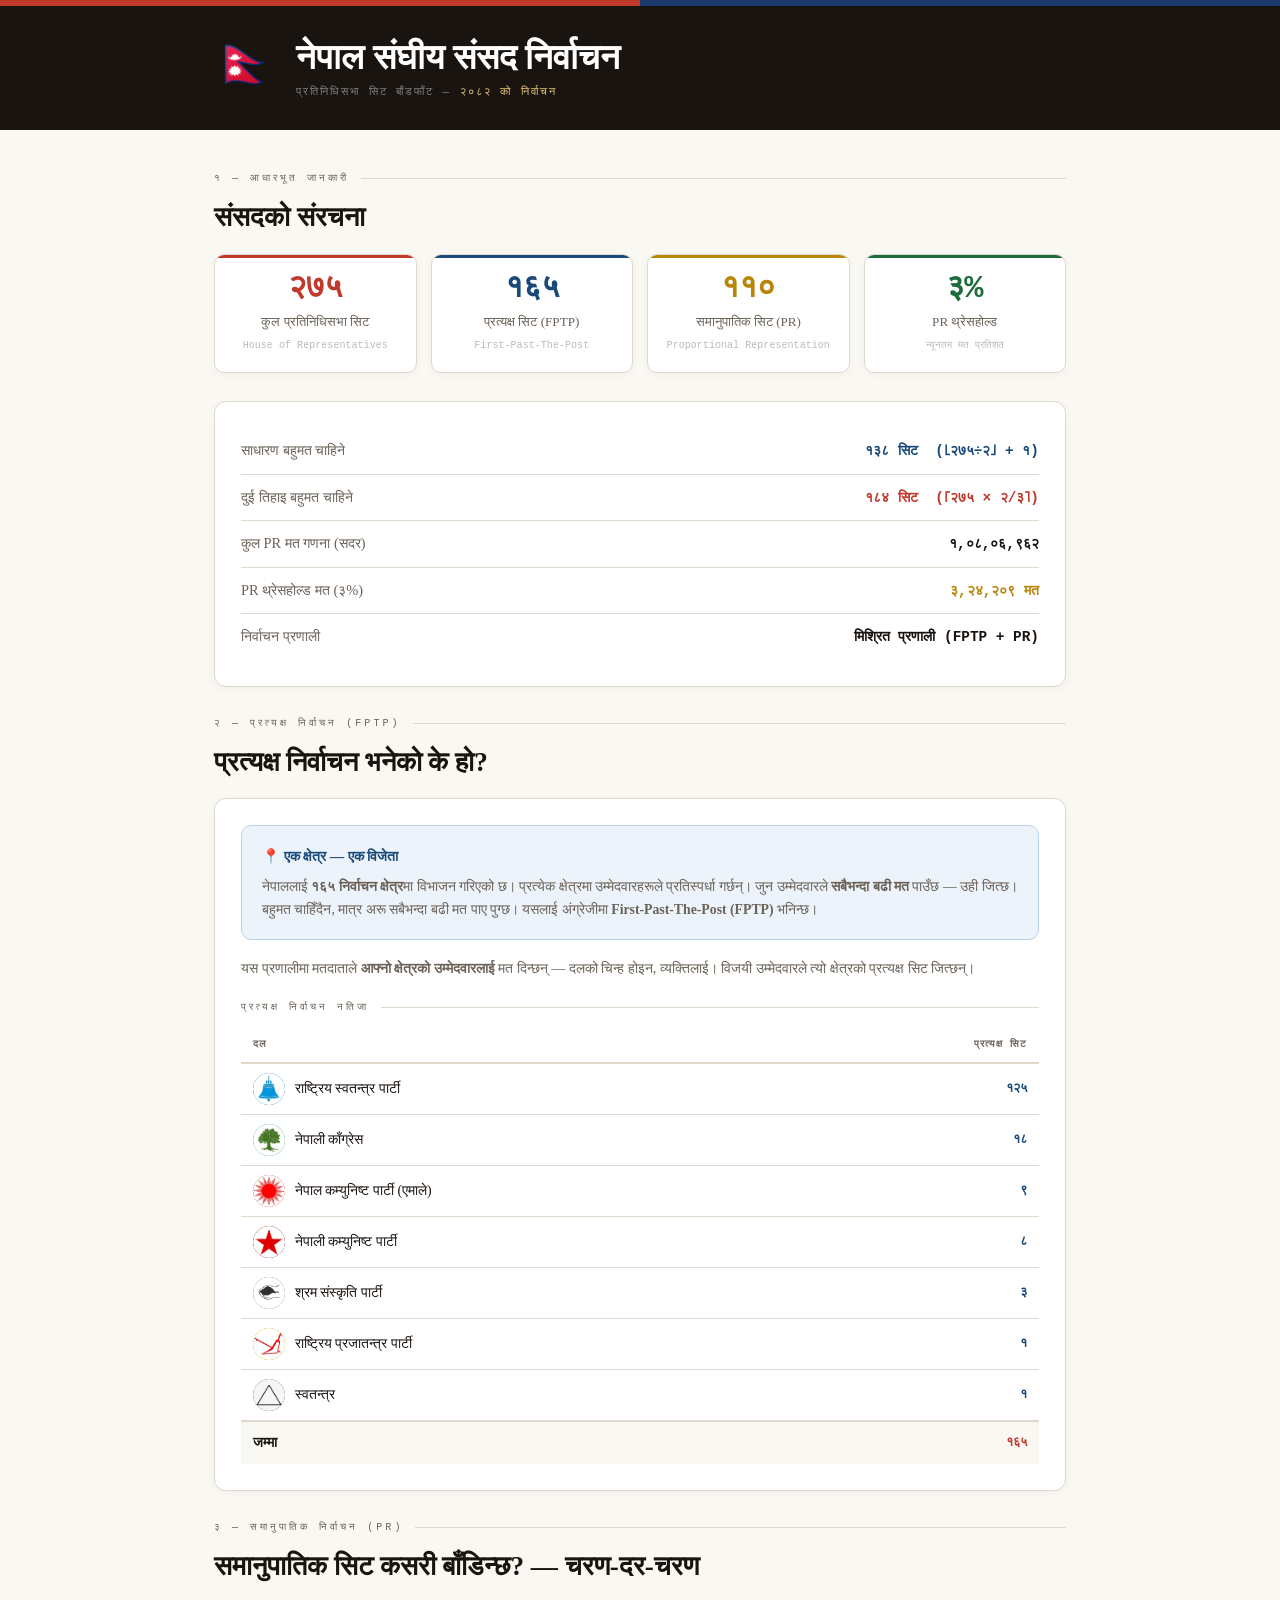
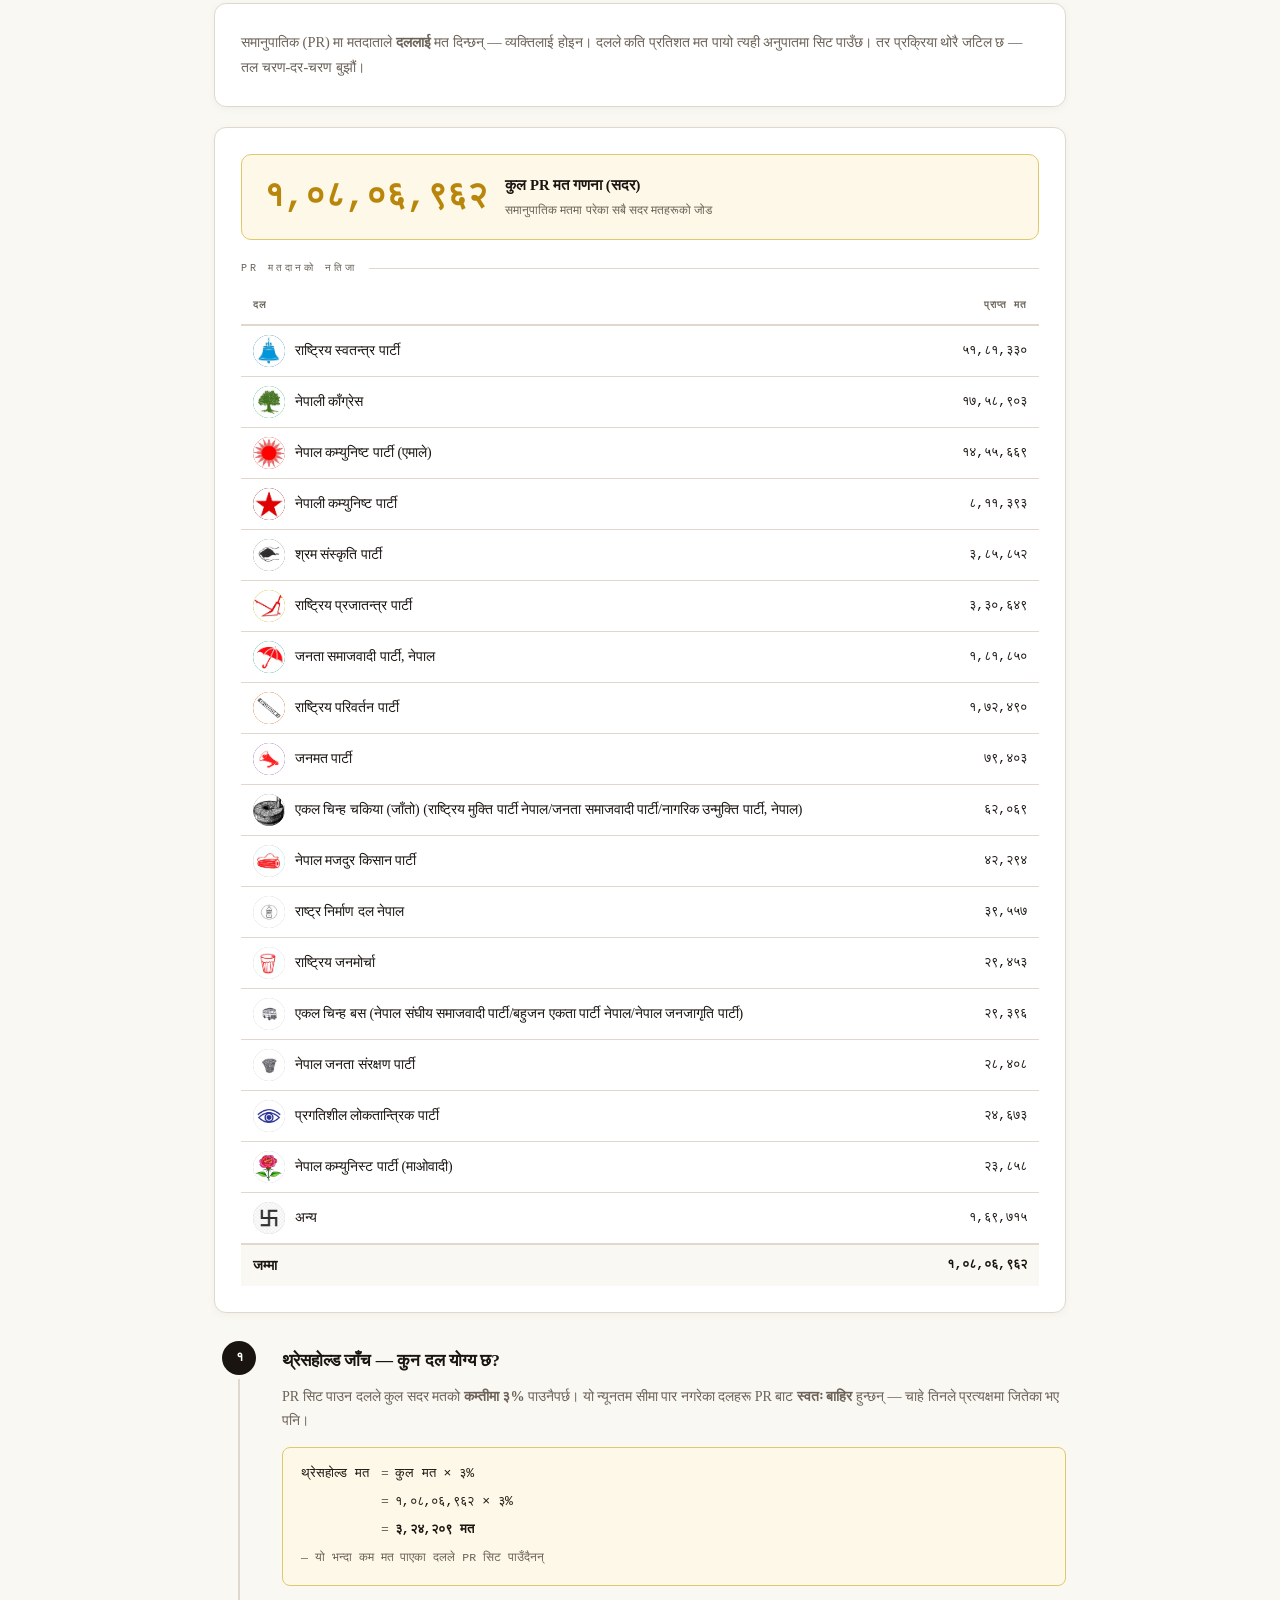
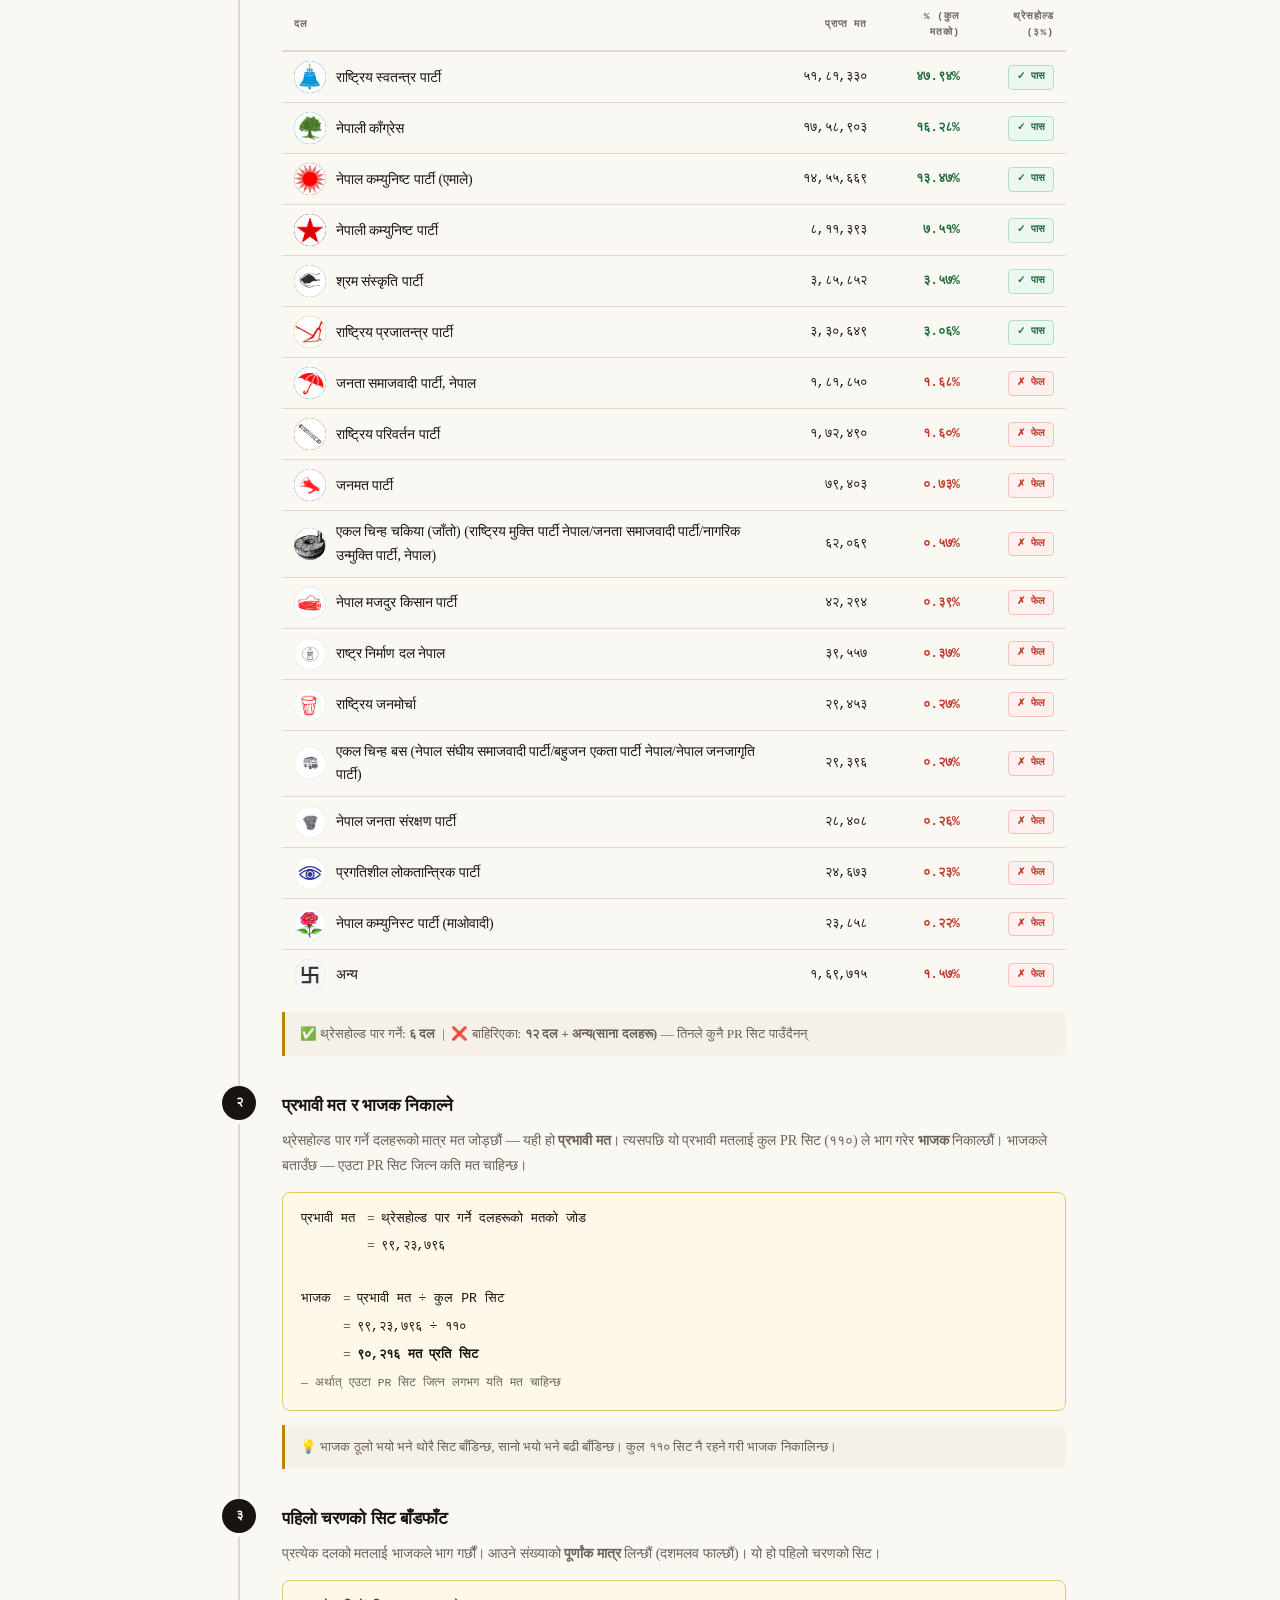
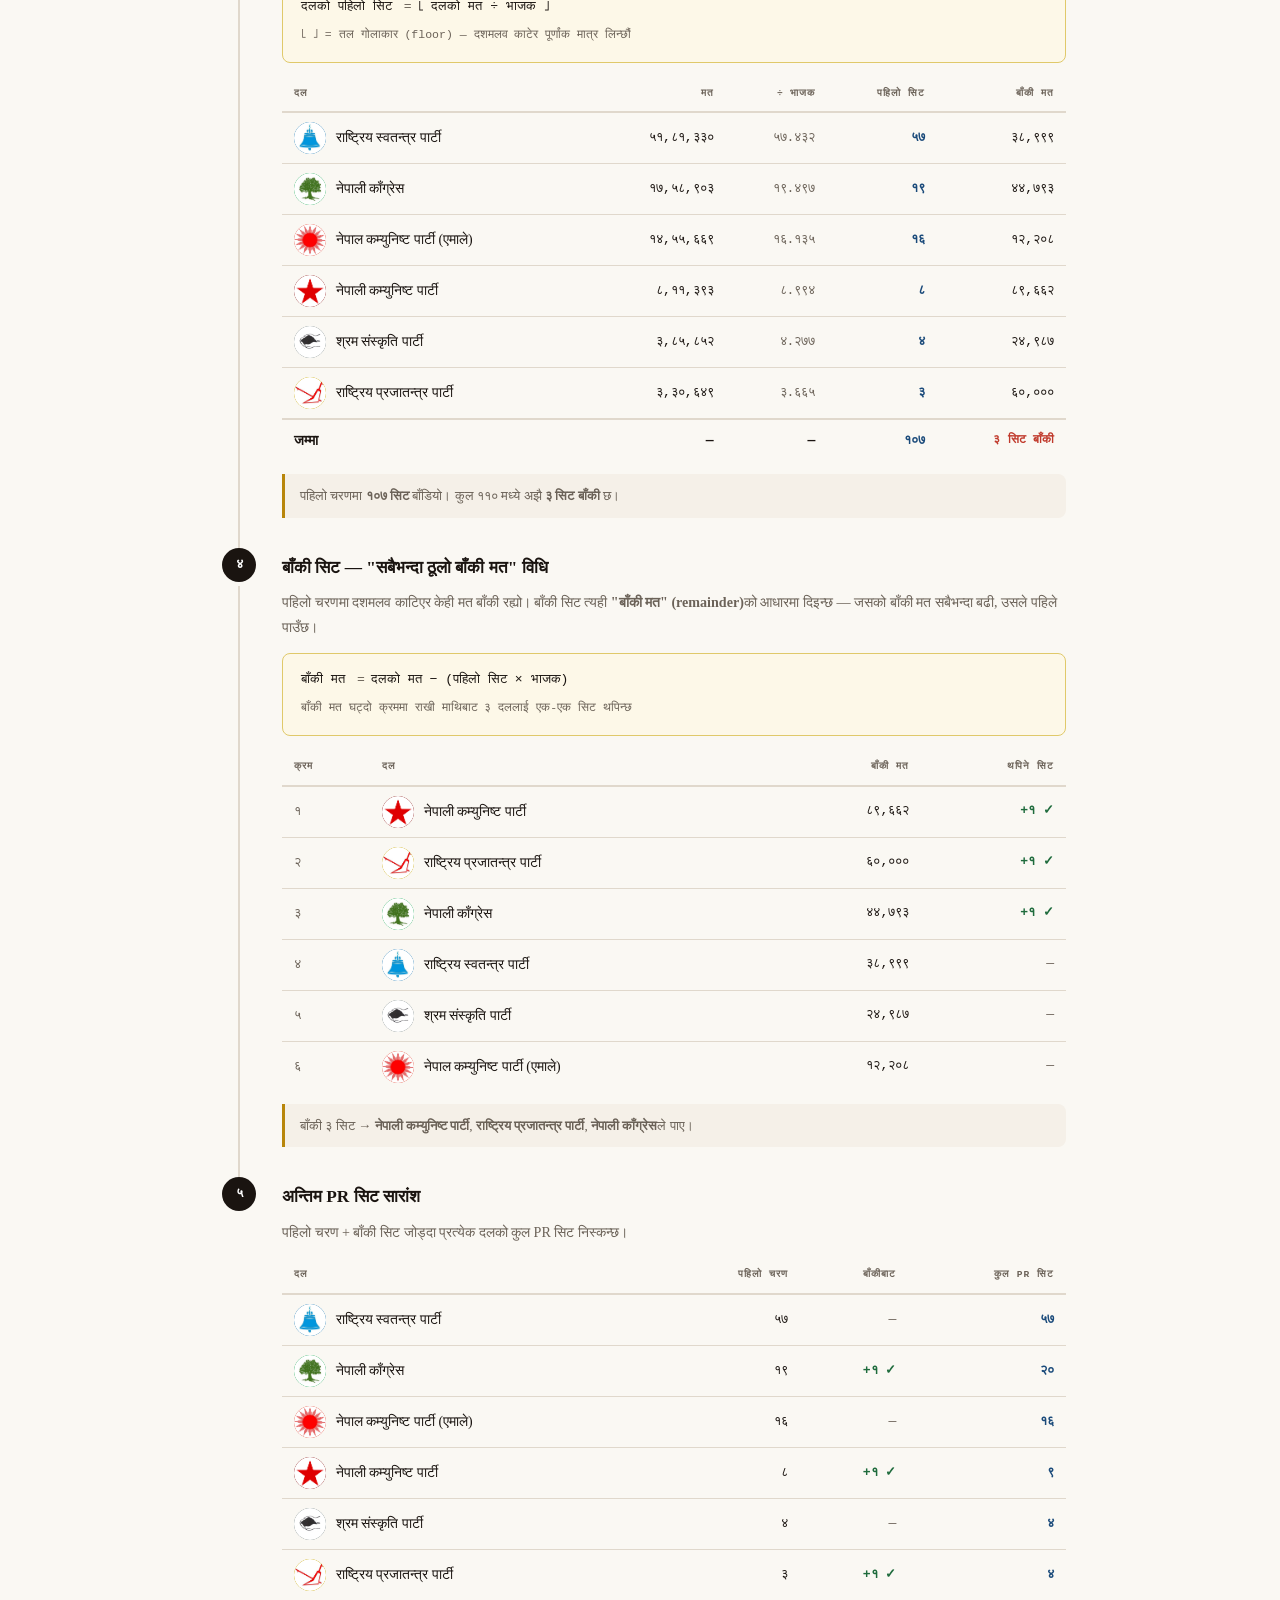
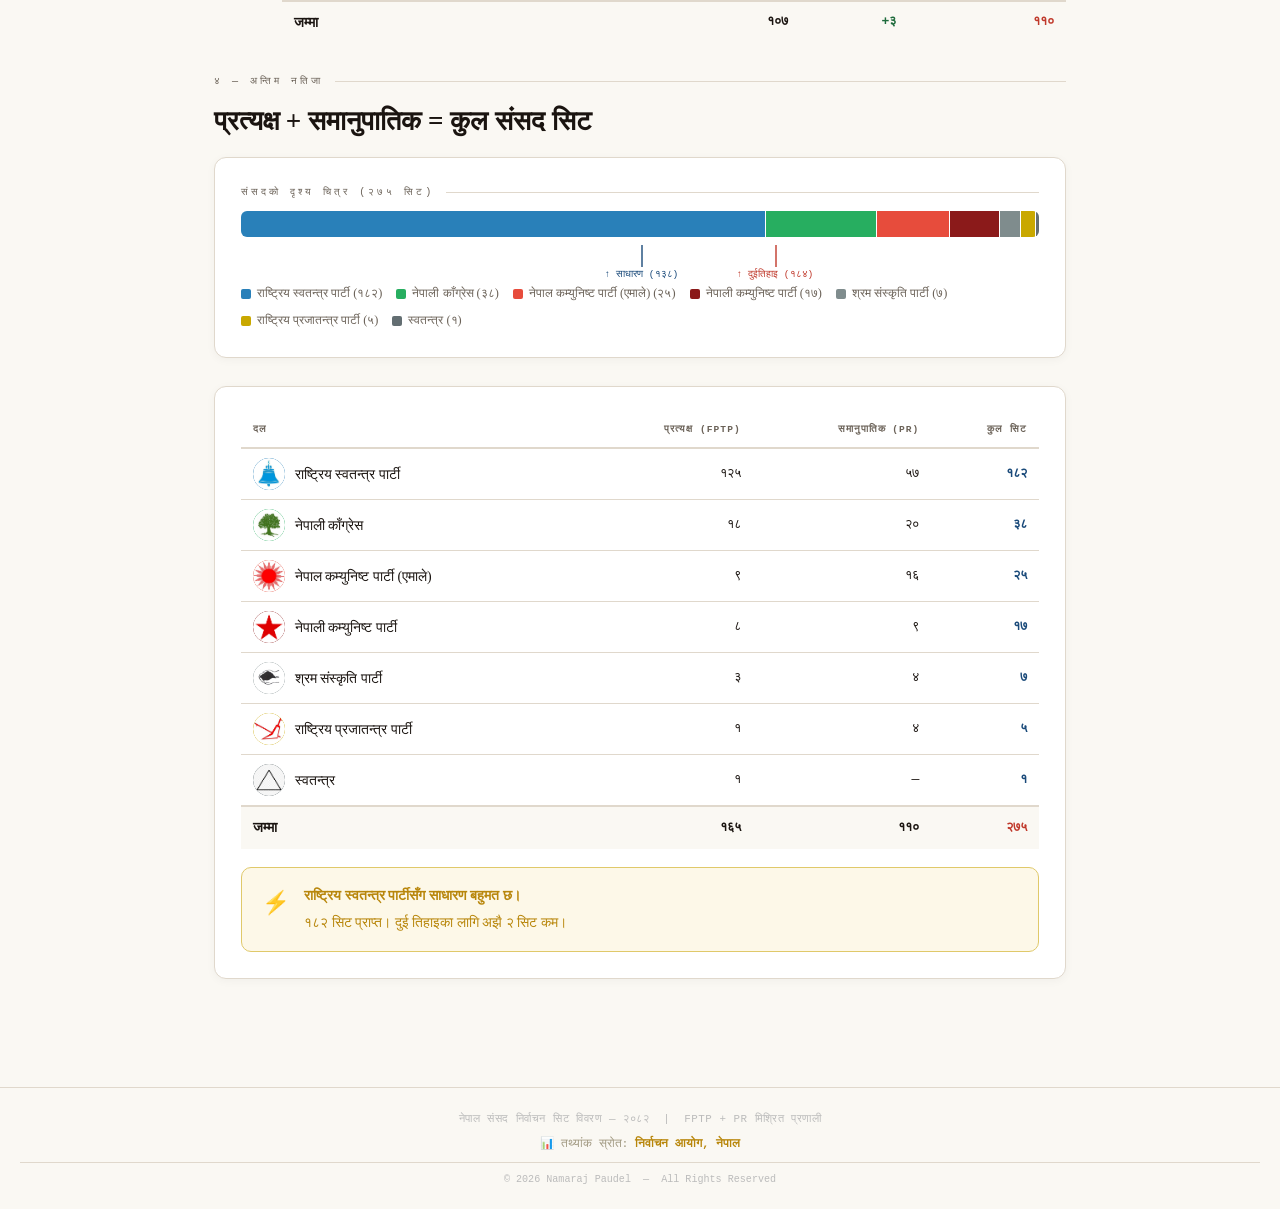
==== index.html @ f9217406 "Inital commit" ====
<!doctype html>
<html lang="ne">

<head>
  <meta charset="UTF-8" />
  <meta name="viewport" content="width=device-width, initial-scale=1.0" />
  <title>नेपाल संसद निर्वाचन — सिट विवरण</title>
  <style>
    :root {
      --bg: #faf8f3;
      --paper: #ffffff;
      --ink: #1a1410;
      --muted: #6b6258;
      --border: #e0d8cc;
      --red: #c0392b;
      --red-light: #fdf0ee;
      --blue: #1a4a7a;
      --blue-light: #edf3fa;
      --gold: #b8860b;
      --gold-light: #fdf8e8;
      --green: #1e6b3c;
      --green-light: #edf7f1;
    }

    * {
      margin: 0;
      padding: 0;
      box-sizing: border-box;
    }

    body {
      background: var(--bg);
      color: var(--ink);
      line-height: 1.7;
    }

    .header-stripe {
      height: 6px;
      background: linear-gradient(90deg, #c0392b 50%, #1a3a6b 50%);
    }

    header {
      background: var(--ink);
    }

    .header-inner {
      max-width: 900px;
      margin: 0 auto;
      padding: 32px 24px 28px;
      display: flex;
      align-items: flex-start;
      gap: 20px;
    }

    .flag-box {
      font-size: 50px;
      line-height: 1;
      flex-shrink: 0;
    }

    .header-text h1 {
      font-family: "Playfair Display", serif;
      font-size: clamp(1.5rem, 4vw, 2.2rem);
      font-weight: 900;
      color: #fff;
      line-height: 1.15;
      margin-bottom: 5px;
    }

    .header-text .sub {
      font-family: "IBM Plex Mono", monospace;
      font-size: 0.68rem;
      color: rgba(255, 255, 255, 0.45);
      letter-spacing: 2px;
      text-transform: uppercase;
    }

    .header-text .sub span {
      color: #e8c97a;
    }

    .container {
      max-width: 900px;
      margin: 0 auto;
      padding: 40px 24px 80px;
    }

    .section-label {
      font-family: "IBM Plex Mono", monospace;
      font-size: 0.63rem;
      letter-spacing: 3px;
      text-transform: uppercase;
      color: var(--muted);
      margin-bottom: 14px;
      display: flex;
      align-items: center;
      gap: 12px;
    }

    .section-label::after {
      content: "";
      flex: 1;
      height: 1px;
      background: var(--border);
    }

    .section-title {
      font-family: "Playfair Display", serif;
      font-size: clamp(1.25rem, 3vw, 1.7rem);
      font-weight: 700;
      color: var(--ink);
      margin-bottom: 20px;
      line-height: 1.2;
    }

    .block {
      background: var(--paper);
      border: 1px solid var(--border);
      border-radius: 12px;
      padding: 26px;
      margin-bottom: 28px;
      box-shadow: 0 2px 10px rgba(0, 0, 0, 0.04);
    }

    .stat-grid {
      display: grid;
      grid-template-columns: repeat(auto-fit, minmax(155px, 1fr));
      gap: 14px;
      margin-bottom: 28px;
    }

    .stat-card {
      background: var(--paper);
      border: 1px solid var(--border);
      border-radius: 10px;
      padding: 18px 16px;
      text-align: center;
      box-shadow: 0 2px 8px rgba(0, 0, 0, 0.04);
      position: relative;
      overflow: hidden;
    }

    .stat-card::before {
      content: "";
      position: absolute;
      top: 0;
      left: 0;
      right: 0;
      height: 3px;
    }

    .stat-card.red::before {
      background: var(--red);
    }

    .stat-card.blue::before {
      background: var(--blue);
    }

    .stat-card.gold::before {
      background: var(--gold);
    }

    .stat-card.green::before {
      background: var(--green);
    }

    .stat-num {
      font-family: "IBM Plex Mono", monospace;
      font-size: 2rem;
      font-weight: 600;
      line-height: 1;
      margin-bottom: 6px;
    }

    .stat-card.red .stat-num {
      color: var(--red);
    }

    .stat-card.blue .stat-num {
      color: var(--blue);
    }

    .stat-card.gold .stat-num {
      color: var(--gold);
    }

    .stat-card.green .stat-num {
      color: var(--green);
    }

    .stat-label {
      font-size: 0.82rem;
      color: var(--muted);
      font-weight: 500;
    }

    .stat-sub {
      font-family: "IBM Plex Mono", monospace;
      font-size: 0.63rem;
      color: #bbb;
      margin-top: 4px;
    }

    .info-row {
      display: flex;
      justify-content: space-between;
      align-items: baseline;
      padding: 10px 0;
      border-bottom: 1px solid var(--border);
      font-size: 0.9rem;
      gap: 12px;
    }

    .info-row:last-child {
      border-bottom: none;
    }

    .info-row .key {
      color: var(--muted);
    }

    .info-row .val {
      font-family: "IBM Plex Mono", monospace;
      font-weight: 600;
      color: var(--ink);
      text-align: right;
    }

    .info-row .val.red {
      color: var(--red);
    }

    .info-row .val.blue {
      color: var(--blue);
    }

    .info-row .val.gold {
      color: var(--gold);
    }

    .highlight-card {
      background: var(--gold-light);
      border: 1px solid #e0c96a;
      border-radius: 10px;
      padding: 18px 22px;
      margin-bottom: 20px;
      display: flex;
      align-items: center;
      gap: 18px;
    }

    .highlight-card .hc-num {
      font-family: "IBM Plex Mono", monospace;
      font-size: 2.2rem;
      font-weight: 600;
      color: var(--gold);
      flex-shrink: 0;
      line-height: 1;
    }

    .highlight-card .hc-label {
      font-size: 0.92rem;
      color: var(--ink);
      font-weight: 600;
    }

    .highlight-card .hc-sub {
      font-size: 0.78rem;
      color: var(--muted);
      margin-top: 2px;
    }

    .data-table {
      width: 100%;
      border-collapse: collapse;
      font-size: 0.87rem;
    }

    .data-table th {
      font-family: "IBM Plex Mono", monospace;
      font-size: 0.6rem;
      letter-spacing: 1px;
      text-transform: uppercase;
      color: var(--muted);
      text-align: left;
      padding: 9px 12px;
      border-bottom: 2px solid var(--border);
    }

    .data-table th.r {
      text-align: right;
    }

    .data-table td {
      padding: 9px 12px;
      border-bottom: 1px solid var(--border);
      vertical-align: middle;
    }

    .data-table td.r {
      text-align: right;
      font-family: "IBM Plex Mono", monospace;
      font-size: 0.82rem;
    }

    .data-table tr:last-child td {
      border-bottom: none;
    }

    .data-table tr.total-row td {
      background: #faf8f3;
      font-weight: 700;
      border-top: 2px solid var(--border);
      border-bottom: none;
    }

    .data-table tr:not(.total-row):hover td {
      background: #faf8f3;
    }

    /* Party badge — supports both image and text symbol */
    .symbol-badge {
      display: inline-flex;
      align-items: center;
      justify-content: center;
      width: 32px;
      height: 32px;
      border-radius: 50%;
      font-size: 0.65rem;
      font-weight: 700;
      color: #fff;
      margin-right: 10px;
      flex-shrink: 0;
      font-family: "IBM Plex Mono", monospace;
      overflow: hidden;
    }

    .symbol-badge img {
      width: 100%;
      height: 100%;
      object-fit: cover;
      border-radius: 50%;
      display: block;
    }

    .party-cell {
      display: flex;
      align-items: center;
    }

    .pass-badge {
      display: inline-block;
      font-family: "IBM Plex Mono", monospace;
      font-size: 0.62rem;
      padding: 3px 8px;
      border-radius: 4px;
      font-weight: 600;
    }

    .pass-badge.yes {
      background: var(--green-light);
      color: var(--green);
      border: 1px solid #b2dfc4;
    }

    .pass-badge.no {
      background: var(--red-light);
      color: var(--red);
      border: 1px solid #f5c1bb;
    }

    .c-green {
      color: var(--green);
      font-weight: 700;
    }

    .c-red {
      color: var(--red);
      font-weight: 700;
    }

    .c-blue {
      color: var(--blue);
      font-weight: 700;
    }

    .c-gold {
      color: var(--gold);
      font-weight: 700;
    }

    .c-muted {
      color: var(--muted);
    }

    .steps-wrap {
      display: flex;
      flex-direction: column;
    }

    .step {
      display: flex;
    }

    .step-left {
      display: flex;
      flex-direction: column;
      align-items: center;
      width: 50px;
      flex-shrink: 0;
    }

    .step-num {
      width: 34px;
      height: 34px;
      border-radius: 50%;
      background: var(--ink);
      color: #fff;
      font-family: "IBM Plex Mono", monospace;
      font-size: 0.82rem;
      font-weight: 600;
      display: flex;
      align-items: center;
      justify-content: center;
      z-index: 1;
    }

    .step-line {
      width: 2px;
      flex: 1;
      background: var(--border);
      margin-top: 4px;
      min-height: 16px;
    }

    .step:last-child .step-line {
      display: none;
    }

    .step-body {
      padding: 0 0 30px 18px;
      flex: 1;
    }

    .step-title {
      font-family: "Playfair Display", serif;
      font-size: 1.08rem;
      font-weight: 700;
      color: var(--ink);
      margin-bottom: 8px;
      margin-top: 5px;
    }

    .step-desc {
      font-size: 0.88rem;
      color: var(--muted);
      margin-bottom: 14px;
      line-height: 1.75;
    }

    .formula-box {
      background: var(--gold-light);
      border: 1px solid #e0c96a;
      border-radius: 8px;
      padding: 14px 18px;
      font-family: "IBM Plex Mono", monospace;
      font-size: 0.82rem;
      color: var(--ink);
      margin-bottom: 14px;
      line-height: 1.9;
    }

    .formula-box .comment {
      color: var(--muted);
      font-size: 0.72rem;
    }

    .note-box {
      background: #f5f0e8;
      border-left: 3px solid var(--gold);
      border-radius: 0 8px 8px 0;
      padding: 11px 15px;
      font-size: 0.83rem;
      color: var(--muted);
      margin-top: 12px;
      line-height: 1.65;
    }

    .parl-bar {
      height: 26px;
      border-radius: 6px;
      overflow: hidden;
      display: flex;
      gap: 1px;
      margin-bottom: 8px;
    }

    .bar-seg {
      height: 100%;
    }

    .majority-lines {
      position: relative;
      height: 32px;
      margin-bottom: 6px;
    }

    .maj-line {
      position: absolute;
      top: 0;
      width: 2px;
      height: 22px;
      opacity: 0.7;
    }

    .maj-line-label {
      position: absolute;
      top: 22px;
      font-size: 0.6rem;
      font-family: "IBM Plex Mono", monospace;
      transform: translateX(-50%);
      white-space: nowrap;
    }

    .parl-legend {
      display: flex;
      flex-wrap: wrap;
      gap: 6px 14px;
      font-size: 0.77rem;
      color: var(--muted);
      margin-top: 6px;
    }

    .legend-item {
      display: flex;
      align-items: center;
      gap: 6px;
    }

    .legend-dot {
      width: 10px;
      height: 10px;
      border-radius: 2px;
      flex-shrink: 0;
    }

    .majority-box {
      border-radius: 10px;
      padding: 16px 20px;
      margin-top: 18px;
      display: flex;
      align-items: flex-start;
      gap: 14px;
      font-size: 0.88rem;
    }

    .majority-box.ok {
      background: var(--green-light);
      border: 1px solid #b2dfc4;
      color: var(--green);
    }

    .majority-box.warn {
      background: var(--gold-light);
      border: 1px solid #e0c96a;
      color: var(--gold);
    }

    .majority-box.none {
      background: var(--red-light);
      border: 1px solid #f5c1bb;
      color: var(--red);
    }

    .majority-box .mj-icon {
      font-size: 1.4rem;
      flex-shrink: 0;
    }

    .majority-box .mj-text strong {
      display: block;
      font-weight: 700;
      margin-bottom: 3px;
      color: inherit;
    }

    .fptp-explainer {
      background: var(--blue-light);
      border: 1px solid #b8d0ea;
      border-radius: 10px;
      padding: 18px 20px;
      margin-bottom: 16px;
    }

    .fptp-explainer h4 {
      font-size: 0.9rem;
      font-weight: 700;
      color: var(--blue);
      margin-bottom: 7px;
    }

    .fptp-explainer p {
      font-size: 0.86rem;
      color: var(--muted);
      line-height: 1.65;
    }

    /* ─── RESPONSIVE ────────────────────────────────────────── */
    .table-wrap {
      width: 100%;
      overflow-x: auto;
      -webkit-overflow-scrolling: touch;
    }

    .table-wrap .data-table {
      min-width: 300px;
    }

    .table-wrap.wide .data-table {
      min-width: 480px;
    }

    /* Formula aligned with CSS — no &nbsp; */
    .f-tbl {
      display: table;
    }

    .f-row {
      display: table-row;
    }

    .f-lhs {
      display: table-cell;
      white-space: nowrap;
      padding-right: 6px;
      padding-bottom: 3px;
    }

    .f-op {
      display: table-cell;
      white-space: nowrap;
      padding: 0 6px 3px;
      color: var(--muted);
    }

    .f-rhs {
      display: table-cell;
      padding-bottom: 3px;
      word-break: break-word;
    }

    @media (max-width: 640px) {
      .container {
        padding: 20px 12px 60px;
      }

      .header-inner {
        flex-direction: column;
        gap: 10px;
        padding: 20px 14px 16px;
      }

      .flag-box {
        font-size: 36px;
      }

      .header-text h1 {
        font-size: 1.2rem;
      }

      .header-text .sub {
        font-size: 0.58rem;
        letter-spacing: 1.5px;
      }

      .stat-grid {
        grid-template-columns: 1fr 1fr;
        gap: 10px;
      }

      .stat-num {
        font-size: 1.5rem;
      }

      .stat-label {
        font-size: 0.74rem;
      }

      .stat-sub {
        font-size: 0.58rem;
      }

      .block {
        padding: 14px 12px;
        margin-bottom: 16px;
      }

      .section-title {
        font-size: 1.05rem;
      }

      .section-label {
        font-size: 0.55rem;
        letter-spacing: 2px;
      }

      /* Stack info rows */
      .info-row {
        flex-direction: column;
        align-items: flex-start;
        gap: 2px;
        padding: 8px 0;
      }

      .info-row .val {
        text-align: left;
        font-size: 0.8rem;
      }

      .info-row .key {
        font-size: 0.8rem;
      }

      .highlight-card {
        flex-direction: column;
        gap: 8px;
        padding: 14px 12px;
      }

      .highlight-card .hc-num {
        font-size: 1.7rem;
      }

      .data-table {
        font-size: 0.78rem;
      }

      .data-table th {
        font-size: 0.52rem;
        padding: 7px 8px;
      }

      .data-table td {
        padding: 7px 8px;
      }

      .data-table td.r {
        font-size: 0.76rem;
      }

      .symbol-badge {
        width: 26px;
        height: 26px;
        margin-right: 7px;
      }

      .formula-box {
        font-size: 0.72rem;
        padding: 11px 12px;
        line-height: 1.8;
      }

      .formula-box .comment {
        font-size: 0.65rem;
      }

      .note-box {
        font-size: 0.76rem;
        padding: 9px 11px;
      }

      .step-left {
        width: 36px;
      }

      .step-num {
        width: 28px;
        height: 28px;
        font-size: 0.7rem;
      }

      .step-body {
        padding: 0 0 18px 10px;
      }

      .step-title {
        font-size: 0.95rem;
      }

      .step-desc {
        font-size: 0.82rem;
        margin-bottom: 10px;
      }

      .majority-lines {
        height: 40px;
      }

      .maj-line-label {
        font-size: 0.52rem;
        top: 24px;
      }

      .parl-legend {
        font-size: 0.68rem;
        gap: 4px 10px;
      }

      .legend-dot {
        width: 8px;
        height: 8px;
      }

      .majority-box {
        padding: 12px 13px;
        font-size: 0.82rem;
      }

      .majority-box .mj-icon {
        font-size: 1.1rem;
      }

      .fptp-explainer {
        padding: 13px 12px;
      }

      .fptp-explainer h4 {
        font-size: 0.83rem;
      }

      .fptp-explainer p {
        font-size: 0.8rem;
      }

      .pass-badge {
        font-size: 0.55rem;
        padding: 2px 6px;
      }
    }

    @media (max-width: 400px) {
      .container {
        padding: 14px 10px 50px;
      }

      .block {
        padding: 12px 10px;
      }

      .stat-num {
        font-size: 1.3rem;
      }

      .header-text h1 {
        font-size: 1.05rem;
      }

      .data-table th {
        font-size: 0.48rem;
        padding: 6px 6px;
      }

      .data-table td {
        padding: 6px 6px;
      }

      .symbol-badge {
        width: 22px;
        height: 22px;
        margin-right: 5px;
      }

      .formula-box {
        font-size: 0.67rem;
      }

      .step-body {
        padding: 0 0 14px 8px;
      }

      .step-left {
        width: 30px;
      }

      .step-num {
        width: 25px;
        height: 25px;
        font-size: 0.65rem;
      }
    }

    /* ─── FOOTER ─────────────────────────────────────────────── */
    footer {
      text-align: center;
      padding: 22px 20px 26px;
      border-top: 1px solid var(--border);
      font-family: "IBM Plex Mono", monospace;
    }

    @media (max-width: 640px) {
      footer {
        padding: 16px 12px 20px;
      }
    }
  </style>
</head>

<body>
  <script>
    // ─── ELECTION CONFIG ──────────────────────────────────────────────────────────
    const CONFIG = {
      totalSeats: 275, // कुल प्रतिनिधिसभा सिट
      fptp: 165, // प्रत्यक्ष (FPTP) सिट
      prSeats: 110, // समानुपातिक (PR) सिट
      thresholdPct: 3, // PR थ्रेसहोल्ड (%)
      electionYear: "२०८२", // निर्वाचन वर्ष (string)
    };

    // ─── PARTIES ──────────────────────────────────────────────────────────────────
    // name      : दलको पूरा नाम
    // nameShort : (optional) लामो नाम भएमा table मा छोटो नाम देखाउन
    // symbol    : Image नभएमा badge मा देखिने text (१–४ अक्षर, fallback)
    // image     : (optional) चुनाव चिन्हको image path
    // उदाहरण: image: "images/rsp.jpg";
    //             — HTML file सँगै 'images' folder राख्नुहोस् र file path दिनुहोस्
    //             — Image नराखेमा symbol text badge मा देखिन्छ, दुवै काम गर्छ
    // color     : दलको रंग (hex) — badge border र parliament bar मा प्रयोग हुन्छ
    // prVotes   : PR मा प्राप्त सदर मत (संख्या)
    // fptp      : प्रत्यक्ष निर्वाचनमा जितेका सिट (संख्या)

    const PARTIES = [
      {
        name: "राष्ट्रिय स्वतन्त्र पार्टी",
        symbol: "रास्वपा",
        image: "images/ghanti.jpg",
        color: "#2980b9",
        prVotes: 5181330,
        fptp: 125,
      },
      {
        name: "नेपाली काँग्रेस",
        symbol: "काँग्रेस",
        image: "images/rukh.jpg",
        color: "#27ae60",
        prVotes: 1758903,
        fptp: 18,
      },
      {
        name: "नेपाल कम्युनिष्ट पार्टी (एमाले)",
        symbol: "एमाले",
        image: "images/surya.jpg",
        color: "#e74c3c",
        prVotes: 1455669,
        fptp: 9,
      },
      {
        name: "नेपाली कम्युनिष्ट पार्टी",
        symbol: "नेकपा",
        image: "images/tara.jpg",
        color: "#8b1a1a",
        prVotes: 811393,
        fptp: 8,
      },
      {
        name: "श्रम संस्कृति पार्टी",
        symbol: "श्रम",
        image: "images/mato.jpg",
        color: "#7f8c8d",
        prVotes: 385852,
        fptp: 3,
      },
      {
        name: "राष्ट्रिय प्रजातन्त्र पार्टी",
        symbol: "राप्रपा",
        image: "images/halo.jpg",
        color: "#c9a800",
        prVotes: 330649,
        fptp: 1,
      },
      {
        name: "जनता समाजवादी पार्टी, नेपाल",
        symbol: "जसपा",
        image: "images/chhata.jpg",
        color: "#16a085",
        prVotes: 181850,
        fptp: 0,
      },
      {
        name: "राष्ट्रिय परिवर्तन पार्टी",
        symbol: "रापपा",
        image: "images/basuri.jpg",
        color: "#d35400",
        prVotes: 172490,
        fptp: 0,
      },
      {
        name: "जनमत पार्टी",
        symbol: "जपा",
        image: "images/mic.png",
        color: "#8e44ad",
        prVotes: 79403,
        fptp: 0,
      },
      {
        name: "एकल चिन्ह चकिया (जाँतो) (राष्ट्रिय मुक्ति पार्टी नेपाल/जनता समाजवादी पार्टी/नागरिक उन्मुक्ति पार्टी, नेपाल)",
        symbol: "जाँतो",
        image: "images/jato.jpg",
        color: "#999",
        prVotes: 62069,
        fptp: 0,
      },
      {
        name: "नेपाल मजदुर किसान पार्टी",
        symbol: "नेमकिपा",
        image: "images/madal.png",
        color: "#bbb",
        prVotes: 42294,
        fptp: 0,
      },
      {
        name: "राष्ट्र निर्माण दल नेपाल",
        symbol: "रानिदाने",
        image: "images/bottle.jpg",
        color: "#ccc",
        prVotes: 39557,
        fptp: 0,
      },
      {
        name: "राष्ट्रिय जनमोर्चा",
        symbol: "राज",
        image: "images/gilas.png",
        color: "#ccc",
        prVotes: 29453,
        fptp: 0,
      },
      {
        name: "एकल चिन्ह बस (नेपाल संघीय समाजवादी पार्टी/बहुजन एकता पार्टी नेपाल/नेपाल जनजागृति पार्टी)",
        symbol: "बस",
        image: "images/bus.jpg",
        color: "#ccc",
        prVotes: 29396,
        fptp: 0,
      },
      {
        name: "नेपाल जनता संरक्षण पार्टी",
        symbol: "नेजसपा",
        image: "images/doko.jpg",
        color: "#ccc",
        prVotes: 28408,
        fptp: 0,
      },
      {
        name: "प्रगतिशील लोकतान्त्रिक पार्टी",
        symbol: "प्रलोपा",
        image: "images/aankha.jpg",
        color: "#ccc",
        prVotes: 24673,
        fptp: 0,
      },
      {
        name: "नेपाल कम्युनिस्ट पार्टी (माओवादी)",
        symbol: "माओवादी",
        image: "images/gulab.jpg",
        color: "#ccc",
        prVotes: 23858,
        fptp: 0,
      },
      {
        name: "अन्य",
        symbol: "अन्य",
        image: "images/swostik.jpg",
        color: "#ccc",
        prVotes: 169715,
        fptp: 0,
      },
      {
        name: "स्वतन्त्र",
        symbol: "स्वतन्त्र",
        image: "images/tribhuj.jpg",
        color: "#636e72",
        prVotes: 0,
        fptp: 1,
      },
    ];

    // ─── END CONFIG ───────────────────────────────────────────────────────────────
  </script>

  <!-- Page shell -->
  <div class="header-stripe"></div>
  <header>
    <div class="header-inner">
      <div class="flag-box">🇳🇵</div>
      <div class="header-text">
        <h1>नेपाल संघीय संसद निर्वाचन</h1>
        <div class="sub">
          प्रतिनिधिसभा सिट बाँडफाँट — <span id="h-year"></span>
        </div>
      </div>
    </div>
  </header>

  <div class="container">
    <div class="section-label">१ — आधारभूत जानकारी</div>
    <div class="section-title">संसदको संरचना</div>
    <div id="stat-grid" class="stat-grid"></div>
    <div class="block" id="basic-info-rows"></div>

    <div class="section-label">२ — प्रत्यक्ष निर्वाचन (FPTP)</div>
    <div class="section-title">प्रत्यक्ष निर्वाचन भनेको के हो?</div>
    <div class="block" id="fptp-block"></div>

    <div class="section-label">३ — समानुपातिक निर्वाचन (PR)</div>
    <div class="section-title">
      समानुपातिक सिट कसरी बाँडिन्छ? — चरण-दर-चरण
    </div>
    <div class="block" style="margin-bottom: 20px">
      <p style="font-size: 0.9rem; color: var(--muted); line-height: 1.75">
        समानुपातिक (PR) मा मतदाताले <strong>दललाई</strong> मत दिन्छन् —
        व्यक्तिलाई होइन। दलले कति प्रतिशत मत पायो त्यही अनुपातमा सिट पाउँछ। तर
        प्रक्रिया थोरै जटिल छ — तल चरण-दर-चरण बुझौं।
      </p>
    </div>
    <div class="block" id="pr-votes-block"></div>
    <div class="steps-wrap" id="pr-steps"></div>

    <div class="section-label">४ — अन्तिम नतिजा</div>
    <div class="section-title">प्रत्यक्ष + समानुपातिक = कुल संसद सिट</div>
    <div class="block" id="parl-bar-block"></div>
    <div class="block" id="final-block"></div>
  </div>

  <footer id="footer-txt"></footer>

  <!-- =====================================================================
  RENDER ENGINE — माथिको data पढेर page बनाउँछ, यहाँ edit नगर्नुहोस्
====================================================================== -->
  <script>
    // ── Number → Nepali digits (single reliable function for all rendering) ───────
    // Converts any number to Nepali numeral string.
    // decimals=0 means integer (rounds), decimals>0 keeps that many decimal places.
    const ND = ["०", "१", "२", "३", "४", "५", "६", "७", "८", "९"];
    function ne(n, decimals) {
      if (n == null || isNaN(n)) return "—";
      const d = decimals !== undefined ? decimals : 0;
      // Format with commas in Indian style, then convert digits to Nepali
      if (d === 0) {
        // Use toLocaleString for comma formatting, then swap digits
        return Math.round(n)
          .toLocaleString("en-IN")
          .replace(/[0-9]/g, (c) => ND[+c]);
      } else {
        // For decimals (e.g. divisor ratio): no commas needed
        return n.toFixed(d).replace(/[0-9]/g, (c) => ND[+c]);
      }
    }
    // Percentage with 2 decimal places in Nepali
    const nePct = (p) => ne(p, 2) + "%";

    const sn = (p) => p.nameShort || p.name;
    const NE = ["१", "२", "३", "४", "५", "६", "७", "८", "९", "१०"];

    // Party cell: image if p.image set, else colored circle with symbol text
    function partyCell(p) {
      let inner;
      if (p.image) {
        inner = `<img src="${p.image}" alt="${sn(p)}"
               onerror="this.outerHTML='<span style=\\'font-size:0.65rem;font-weight:700;\\'>${p.symbol}</span>'">`;
      } else {
        inner = `<span style="font-size:0.65rem;font-weight:700;">${p.symbol}</span>`;
      }
      return `<div class="party-cell">
    <span class="symbol-badge" style="background:${p.color};${p.image ? "padding:0;" : ""}">${inner}</span>
    ${sn(p)}
  </div>`;
    }

    // ── Calculations ──────────────────────────────────────────────────────────────
    const totalSeats = CONFIG.totalSeats;
    const simpleMaj = Math.floor(totalSeats / 2) + 1;
    const twoThirds = Math.ceil((totalSeats * 2) / 3);
    const totalPR = CONFIG.prSeats;
    const thresh = CONFIG.thresholdPct;

    const totalPRvotes = PARTIES.reduce((s, p) => s + p.prVotes, 0);
    const threshVotes = (totalPRvotes * thresh) / 100;

    PARTIES.forEach((p) => {
      p.pct = totalPRvotes > 0 ? (p.prVotes / totalPRvotes) * 100 : 0;
      p.passes = p.prVotes > 0 && p.pct >= thresh;
    });

    const eligible = PARTIES.filter((p) => p.passes);
    const validVotes = eligible.reduce((s, p) => s + p.prVotes, 0);
    const divisor = validVotes / totalPR;

    eligible.forEach((p) => {
      const raw = p.prVotes / divisor;
      p.prFirst = Math.floor(raw);
      p.remainder = p.prVotes - p.prFirst * divisor;
      p.prSeats = p.prFirst;
    });

    PARTIES.filter((p) => !p.passes).forEach((p) => {
      p.prFirst = 0;
      p.remainder = 0;
      p.prSeats = 0;
    });

    const firstAlloc = eligible.reduce((s, p) => s + p.prFirst, 0);
    const remaining = totalPR - firstAlloc;
    const byRemainder = [...eligible].sort(
      (a, b) => b.remainder - a.remainder,
    );
    byRemainder.forEach((p, i) => {
      if (i < remaining) p.prSeats += 1;
    });

    PARTIES.forEach((p) => {
      p.totalSeats = p.prSeats + p.fptp;
    });
    const grandTotal = PARTIES.reduce((s, p) => s + p.totalSeats, 0);
    const sorted = [...PARTIES].sort((a, b) => b.totalSeats - a.totalSeats);
    const topParty = sorted[0];
    const eligSorted = [...eligible].sort((a, b) => b.prVotes - a.prVotes);
    const prRawSorted = [...PARTIES].filter((p) => p.prVotes > 0);
    const ineligibleCount = PARTIES.filter(
      (p) => p.prVotes > 0 && !p.passes,
    ).length;

    // ── §0 Header ─────────────────────────────────────────────────────────────────
    document.getElementById("h-year").textContent =
      CONFIG.electionYear + " को निर्वाचन";
    document.getElementById("footer-txt").innerHTML =
      `<div style="margin-bottom:6px;color:#bbb;font-size:0.68rem;letter-spacing:0.5px;">नेपाल संसद निर्वाचन सिट विवरण — ${CONFIG.electionYear} &nbsp;|&nbsp; FPTP + PR मिश्रित प्रणाली</div>` +
      `<div style="font-size:0.72rem;color:#a09880;margin-bottom:8px;">📊 तथ्यांक स्रोत: <strong style="color:#b8860b;">निर्वाचन आयोग, नेपाल</strong></div>` +
      `<div style="font-size:0.63rem;color:#bbb;border-top:1px solid #e0d8cc;padding-top:8px;margin-top:4px;">© ${new Date().getFullYear()} Namaraj Paudel &nbsp;—&nbsp; All Rights Reserved</div>`;

    // ── §1 Basic info ─────────────────────────────────────────────────────────────
    document.getElementById("stat-grid").innerHTML = `
  <div class="stat-card red">
    <div class="stat-num">${ne(totalSeats)}</div>
    <div class="stat-label">कुल प्रतिनिधिसभा सिट</div>
    <div class="stat-sub">House of Representatives</div>
  </div>
  <div class="stat-card blue">
    <div class="stat-num">${ne(CONFIG.fptp)}</div>
    <div class="stat-label">प्रत्यक्ष सिट (FPTP)</div>
    <div class="stat-sub">First-Past-The-Post</div>
  </div>
  <div class="stat-card gold">
    <div class="stat-num">${ne(totalPR)}</div>
    <div class="stat-label">समानुपातिक सिट (PR)</div>
    <div class="stat-sub">Proportional Representation</div>
  </div>
  <div class="stat-card green">
    <div class="stat-num">${ne(thresh)}%</div>
    <div class="stat-label">PR थ्रेसहोल्ड</div>
    <div class="stat-sub">न्यूनतम मत प्रतिशत</div>
  </div>`;

    document.getElementById("basic-info-rows").innerHTML = `
  <div class="info-row">
    <span class="key">साधारण बहुमत चाहिने</span>
    <span class="val blue">${ne(simpleMaj)} सिट &nbsp;(⌊${ne(totalSeats)}÷२⌋ + १)</span>
  </div>
  <div class="info-row">
    <span class="key">दुई तिहाइ बहुमत चाहिने</span>
    <span class="val red">${ne(twoThirds)} सिट &nbsp;(⌈${ne(totalSeats)} × २/३⌉)</span>
  </div>
  <div class="info-row">
    <span class="key">कुल PR मत गणना (सदर)</span>
    <span class="val">${ne(totalPRvotes)}</span>
  </div>
  <div class="info-row">
    <span class="key">PR थ्रेसहोल्ड मत (${ne(thresh)}%)</span>
    <span class="val gold">${ne(threshVotes)} मत</span>
  </div>
  <div class="info-row">
    <span class="key">निर्वाचन प्रणाली</span>
    <span class="val">मिश्रित प्रणाली (FPTP + PR)</span>
  </div>`;

    // ── §2 FPTP ───────────────────────────────────────────────────────────────────
    const fptpRows = PARTIES.filter((p) => p.fptp > 0).sort(
      (a, b) => b.fptp - a.fptp,
    );
    const fptpTotal = fptpRows.reduce((s, p) => s + p.fptp, 0);

    document.getElementById("fptp-block").innerHTML = `
  <div class="fptp-explainer">
    <h4>📍 एक क्षेत्र — एक विजेता</h4>
    <p>
      नेपाललाई <strong>${ne(CONFIG.fptp)} निर्वाचन क्षेत्र</strong>मा विभाजन गरिएको छ।
      प्रत्येक क्षेत्रमा उम्मेदवारहरूले प्रतिस्पर्धा गर्छन्।
      जुन उम्मेदवारले <strong>सबैभन्दा बढी मत</strong> पाउँछ — उही जित्छ।
      बहुमत चाहिँदैन, मात्र अरू सबैभन्दा बढी मत पाए पुग्छ।
      यसलाई अंग्रेजीमा <strong>First-Past-The-Post (FPTP)</strong> भनिन्छ।
    </p>
  </div>
  <p style="font-size:0.88rem;color:var(--muted);margin-bottom:18px;line-height:1.75;">
    यस प्रणालीमा मतदाताले <strong>आफ्नो क्षेत्रको उम्मेदवारलाई</strong> मत दिन्छन् —
    दलको चिन्ह होइन, व्यक्तिलाई।
    विजयी उम्मेदवारले त्यो क्षेत्रको प्रत्यक्ष सिट जित्छन्।
  </p>
  <div class="section-label" style="margin-bottom:12px;">प्रत्यक्ष निर्वाचन नतिजा</div>
  <div class="table-wrap">
  <table class="data-table">
    <thead><tr><th>दल</th><th class="r">प्रत्यक्ष सिट</th></tr></thead>
    <tbody>
      ${fptpRows
        .map(
          (p) => `
        <tr>
          <td>${partyCell(p)}</td>
          <td class="r c-blue" style="font-weight:700">${ne(p.fptp)}</td>
        </tr>`,
        )
        .join("")}
      <tr class="total-row">
        <td>जम्मा</td>
        <td class="r c-red">${ne(fptpTotal)}</td>
      </tr>
    </tbody>
  </table>
  </div>`;

    // ── §3 PR raw votes ───────────────────────────────────────────────────────────
    document.getElementById("pr-votes-block").innerHTML = `
  <div class="highlight-card">
    <div class="hc-num">${ne(totalPRvotes)}</div>
    <div>
      <div class="hc-label">कुल PR मत गणना (सदर)</div>
      <div class="hc-sub">समानुपातिक मतमा परेका सबै सदर मतहरूको जोड</div>
    </div>
  </div>
  <div class="section-label" style="margin-bottom:12px;">PR मतदानको नतिजा</div>
  <div class="table-wrap">
  <table class="data-table">
    <thead><tr><th>दल</th><th class="r">प्राप्त मत</th></tr></thead>
    <tbody>
      ${prRawSorted
        .map(
          (p) => `
        <tr>
          <td>${partyCell(p)}</td>
          <td class="r">${ne(p.prVotes)}</td>
        </tr>`,
        )
        .join("")}
      <tr class="total-row">
        <td>जम्मा</td>
        <td class="r">${ne(totalPRvotes)}</td>
      </tr>
    </tbody>
  </table>
  </div>`;

    // ── §3 Steps ──────────────────────────────────────────────────────────────────

    const step1Body = `
  <div class="formula-box">
    <div class="f-tbl">
      <div class="f-row"><div class="f-lhs">थ्रेसहोल्ड मत</div><div class="f-op">=</div><div class="f-rhs">कुल मत × ${ne(thresh)}%</div></div>
      <div class="f-row"><div class="f-lhs"></div><div class="f-op">=</div><div class="f-rhs">${ne(totalPRvotes)} × ${ne(thresh)}%</div></div>
      <div class="f-row"><div class="f-lhs"></div><div class="f-op">=</div><div class="f-rhs"><strong>${ne(threshVotes)} मत</strong></div></div>
    </div>
    <span class="comment">— यो भन्दा कम मत पाएका दलले PR सिट पाउँदैनन्</span>
  </div>
  <div class="table-wrap wide">
  <table class="data-table">
    <thead><tr>
      <th>दल</th>
      <th class="r">प्राप्त मत</th>
      <th class="r">% (कुल मतको)</th>
      <th class="r">थ्रेसहोल्ड (${ne(thresh)}%)</th>
    </tr></thead>
    <tbody>
      ${prRawSorted
        .map(
          (p) => `
        <tr>
          <td>${partyCell(p)}</td>
          <td class="r">${ne(p.prVotes)}</td>
          <td class="r ${p.passes ? "c-green" : "c-red"}">${nePct(p.pct)}</td>
          <td class="r">
            <span class="pass-badge ${p.passes ? "yes" : "no"}">${p.passes ? "✓ पास" : "✗ फेल"}</span>
          </td>
        </tr>`,
        )
        .join("")}
    </tbody>
  </table>
  </div>
  <div class="note-box">
    ✅ थ्रेसहोल्ड पार गर्ने: <strong>${ne(eligible.length)} दल</strong> &nbsp;|&nbsp;
    ❌ बाहिरिएका: <strong>${ne(ineligibleCount)} दल + अन्य(साना दलहरू)</strong>
    — तिनले कुनै PR सिट पाउँदैनन्
  </div>`;

    const step2Body = `
  <div class="formula-box">
    <div class="f-tbl">
      <div class="f-row"><div class="f-lhs">प्रभावी मत</div><div class="f-op">=</div><div class="f-rhs">थ्रेसहोल्ड पार गर्ने दलहरूको मतको जोड</div></div>
      <div class="f-row"><div class="f-lhs"></div><div class="f-op">=</div><div class="f-rhs">${ne(validVotes)}</div></div>
    </div>
    <br>
    <div class="f-tbl">
      <div class="f-row"><div class="f-lhs">भाजक</div><div class="f-op">=</div><div class="f-rhs">प्रभावी मत ÷ कुल PR सिट</div></div>
      <div class="f-row"><div class="f-lhs"></div><div class="f-op">=</div><div class="f-rhs">${ne(validVotes)} ÷ ${ne(totalPR)}</div></div>
      <div class="f-row"><div class="f-lhs"></div><div class="f-op">=</div><div class="f-rhs"><strong>${ne(divisor)} मत प्रति सिट</strong></div></div>
    </div>
    <span class="comment">— अर्थात् एउटा PR सिट जित्न लगभग यति मत चाहिन्छ</span>
  </div>
  <div class="note-box">
    💡 भाजक ठूलो भयो भने थोरै सिट बाँडिन्छ, सानो भयो भने बढी बाँडिन्छ।
    कुल ${ne(totalPR)} सिट नै रहने गरी भाजक निकालिन्छ।
  </div>`;

    const step3Body = `
  <div class="formula-box">
    <div class="f-tbl">
      <div class="f-row"><div class="f-lhs">दलको पहिलो सिट</div><div class="f-op">=</div><div class="f-rhs">⌊ दलको मत ÷ भाजक ⌋</div></div>
    </div>
    <span class="comment">⌊ ⌋ = तल गोलाकार (floor) — दशमलव काटेर पूर्णांक मात्र लिन्छौं</span>
  </div>
  <div class="table-wrap wide">
  <table class="data-table">
    <thead><tr>
      <th>दल</th>
      <th class="r">मत</th>
      <th class="r">÷ भाजक</th>
      <th class="r">पहिलो सिट</th>
      <th class="r">बाँकी मत</th>
    </tr></thead>
    <tbody>
      ${eligSorted
        .map((p) => {
          const raw = p.prVotes / divisor;
          return `<tr>
          <td>${partyCell(p)}</td>
          <td class="r">${ne(p.prVotes)}</td>
          <td class="r c-muted">${ne(raw, 3)}</td>
          <td class="r c-blue" style="font-weight:700">${ne(p.prFirst)}</td>
          <td class="r">${ne(p.remainder)}</td>
        </tr>`;
        })
        .join("")}
      <tr class="total-row">
        <td>जम्मा</td><td class="r">—</td><td class="r">—</td>
        <td class="r c-blue">${ne(firstAlloc)}</td>
        <td class="r c-red" style="font-size:0.78rem">${ne(remaining)} सिट बाँकी</td>
      </tr>
    </tbody>
  </table>
  </div>
  <div class="note-box">
    पहिलो चरणमा <strong>${ne(firstAlloc)} सिट</strong> बाँडियो।
    कुल ${ne(totalPR)} मध्ये अझै <strong>${ne(remaining)} सिट बाँकी</strong> छ।
  </div>`;

    const step4Body = `
  <div class="formula-box">
    <div class="f-tbl">
      <div class="f-row"><div class="f-lhs">बाँकी मत</div><div class="f-op">=</div><div class="f-rhs">दलको मत − (पहिलो सिट × भाजक)</div></div>
    </div>
    <span class="comment">बाँकी मत घट्दो क्रममा राखी माथिबाट ${ne(remaining)} दललाई एक-एक सिट थपिन्छ</span>
  </div>
  <div class="table-wrap">
  <table class="data-table">
    <thead><tr>
      <th>क्रम</th><th>दल</th>
      <th class="r">बाँकी मत</th>
      <th class="r">थपिने सिट</th>
    </tr></thead>
    <tbody>
      ${byRemainder
        .map(
          (p, i) => `
        <tr>
          <td class="c-muted" style="font-family:'IBM Plex Mono',monospace;font-size:0.8rem">${ne(i + 1)}</td>
          <td>${partyCell(p)}</td>
          <td class="r">${ne(p.remainder)}</td>
          <td class="r">${i < remaining
              ? '<span class="c-green"><strong>+१ ✓</strong></span>'
              : '<span class="c-muted">—</span>'
            }</td>
        </tr>`,
        )
        .join("")}
    </tbody>
  </table>
  </div>
  <div class="note-box">
    बाँकी ${ne(remaining)} सिट → ${byRemainder
        .slice(0, remaining)
        .map((p) => `<strong>${sn(p)}</strong>`)
        .join(", ")}ले पाए।
  </div>`;

    const step5Body = `
  <div class="table-wrap">
  <table class="data-table">
    <thead><tr>
      <th>दल</th>
      <th class="r">पहिलो चरण</th>
      <th class="r">बाँकीबाट</th>
      <th class="r">कुल PR सिट</th>
    </tr></thead>
    <tbody>
      ${eligSorted
        .map((p) => {
          const extra = p.prSeats - p.prFirst;
          return `<tr>
          <td>${partyCell(p)}</td>
          <td class="r">${ne(p.prFirst)}</td>
          <td class="r ${extra > 0 ? "c-green" : "c-muted"}">${extra > 0 ? "+" + ne(extra) + " ✓" : "—"}</td>
          <td class="r c-blue" style="font-weight:700">${ne(p.prSeats)}</td>
        </tr>`;
        })
        .join("")}
      <tr class="total-row">
        <td>जम्मा</td>
        <td class="r">${ne(firstAlloc)}</td>
        <td class="r c-green">+${ne(remaining)}</td>
        <td class="r c-red">${ne(totalPR)}</td>
      </tr>
    </tbody>
  </table>
  </div>`;

    const STEPS = [
      {
        title: "थ्रेसहोल्ड जाँच — कुन दल योग्य छ?",
        desc: `PR सिट पाउन दलले कुल सदर मतको <strong>कम्तीमा ${ne(thresh)}%</strong> पाउनैपर्छ।
            यो न्यूनतम सीमा पार नगरेका दलहरू PR बाट <strong>स्वतः बाहिर</strong> हुन्छन्
            — चाहे तिनले प्रत्यक्षमा जितेका भए पनि।`,
        body: step1Body,
      },
      {
        title: "प्रभावी मत र भाजक निकाल्ने",
        desc: `थ्रेसहोल्ड पार गर्ने दलहरूको मात्र मत जोड्छौं — यही हो <strong>प्रभावी मत</strong>।
            त्यसपछि यो प्रभावी मतलाई कुल PR सिट (${ne(totalPR)}) ले भाग गरेर <strong>भाजक</strong> निकाल्छौं।
            भाजकले बताउँछ — एउटा PR सिट जित्न कति मत चाहिन्छ।`,
        body: step2Body,
      },
      {
        title: "पहिलो चरणको सिट बाँडफाँट",
        desc: `प्रत्येक दलको मतलाई भाजकले भाग गर्छौं।
            आउने संख्याको <strong>पूर्णांक मात्र</strong> लिन्छौं (दशमलव फाल्छौं)।
            यो हो पहिलो चरणको सिट।`,
        body: step3Body,
      },
      {
        title: 'बाँकी सिट — "सबैभन्दा ठूलो बाँकी मत" विधि',
        desc: `पहिलो चरणमा दशमलव काटिएर केही मत बाँकी रह्यो।
            बाँकी सिट त्यही <strong>"बाँकी मत" (remainder)</strong>को आधारमा दिइन्छ —
            जसको बाँकी मत सबैभन्दा बढी, उसले पहिले पाउँछ।`,
        body: step4Body,
      },
      {
        title: "अन्तिम PR सिट सारांश",
        desc: `पहिलो चरण + बाँकी सिट जोड्दा प्रत्येक दलको कुल PR सिट निस्कन्छ।`,
        body: step5Body,
      },
    ];

    document.getElementById("pr-steps").innerHTML = STEPS.map(
      (s, i) => `
  <div class="step">
    <div class="step-left">
      <div class="step-num">${NE[i]}</div>
      <div class="step-line"></div>
    </div>
    <div class="step-body">
      <div class="step-title">${s.title}</div>
      <div class="step-desc">${s.desc}</div>
      ${s.body}
    </div>
  </div>`,
    ).join("");

    // ── §4 Parliament bar ─────────────────────────────────────────────────────────
    const barSegs = sorted
      .filter((p) => p.totalSeats > 0)
      .map(
        (p) =>
          `<div class="bar-seg" style="flex:${p.totalSeats};background:${p.color}"
    title="${sn(p)}: ${ne(p.totalSeats)} सिट"></div>`,
      )
      .join("");

    const simplePct = ((simpleMaj / grandTotal) * 100).toFixed(4);
    const twoThrdPct = ((twoThirds / grandTotal) * 100).toFixed(4);

    document.getElementById("parl-bar-block").innerHTML = `
  <div class="section-label" style="margin-bottom:10px;">संसदको दृश्य चित्र (${ne(grandTotal)} सिट)</div>
  <div class="parl-bar">${barSegs}</div>
  <div class="majority-lines">
    <div class="maj-line" style="left:${simplePct}%;background:var(--blue)"></div>
    <div class="maj-line-label" style="left:${simplePct}%;color:var(--blue)">↑ साधारण (${ne(simpleMaj)})</div>
    <div class="maj-line" style="left:${twoThrdPct}%;background:var(--red)"></div>
    <div class="maj-line-label" style="left:${twoThrdPct}%;color:var(--red)">↑ दुईतिहाइ (${ne(twoThirds)})</div>
  </div>
  <div class="parl-legend">
    ${sorted
        .filter((p) => p.totalSeats > 0)
        .map(
          (p) =>
            `<div class="legend-item">
         <div class="legend-dot" style="background:${p.color}"></div>
         ${sn(p)} (${ne(p.totalSeats)})
       </div>`,
        )
        .join("")}
  </div>`;

    // ── §4 Final table + majority result ─────────────────────────────────────────
    const hasTwoThirds = topParty.totalSeats >= twoThirds;
    const hasMajority = topParty.totalSeats >= simpleMaj;
    const majClass = hasTwoThirds ? "ok" : hasMajority ? "warn" : "none";
    const majIcon = hasTwoThirds ? "🏆" : hasMajority ? "⚡" : "⚠️";
    const majText = hasTwoThirds
      ? `<strong>${sn(topParty)}सँग दुई तिहाइ बहुमत!</strong>
     ${ne(topParty.totalSeats)} सिट प्राप्त — दुई तिहाइका लागि चाहिने ${ne(twoThirds)} भन्दा
     ${ne(topParty.totalSeats - twoThirds)} सिट बढी। एक्लैले सरकार बनाउन सक्छ।`
      : hasMajority
        ? `<strong>${sn(topParty)}सँग साधारण बहुमत छ।</strong>
     ${ne(topParty.totalSeats)} सिट प्राप्त। दुई तिहाइका लागि अझै ${ne(twoThirds - topParty.totalSeats)} सिट कम।`
        : `<strong>कुनै पनि दलसँग स्पष्ट बहुमत छैन।</strong>
     सबैभन्दा ठूलो: ${sn(topParty)} (${ne(topParty.totalSeats)} सिट)।
     साधारण बहुमत चाहिने: ${ne(simpleMaj)} सिट।`;

    document.getElementById("final-block").innerHTML = `
  <div class="table-wrap wide">
  <table class="data-table">
    <thead><tr>
      <th>दल</th>
      <th class="r">प्रत्यक्ष (FPTP)</th>
      <th class="r">समानुपातिक (PR)</th>
      <th class="r">कुल सिट</th>
    </tr></thead>
    <tbody>
      ${sorted
        .filter((p) => p.totalSeats > 0)
        .map(
          (p) => `
        <tr>
          <td>${partyCell(p)}</td>
          <td class="r">${p.fptp > 0 ? ne(p.fptp) : "—"}</td>
          <td class="r">${p.prSeats > 0 ? ne(p.prSeats) : "—"}</td>
          <td class="r c-blue" style="font-weight:700">${ne(p.totalSeats)}</td>
        </tr>`,
        )
        .join("")}
      <tr class="total-row">
        <td>जम्मा</td>
        <td class="r">${ne(CONFIG.fptp)}</td>
        <td class="r">${ne(totalPR)}</td>
        <td class="r c-red">${ne(grandTotal)}</td>
      </tr>
    </tbody>
  </table>
  </div>
  <div class="majority-box ${majClass}">
    <div class="mj-icon">${majIcon}</div>
    <div class="mj-text">${majText}</div>
  </div>`;
  </script>
</body>

</html>
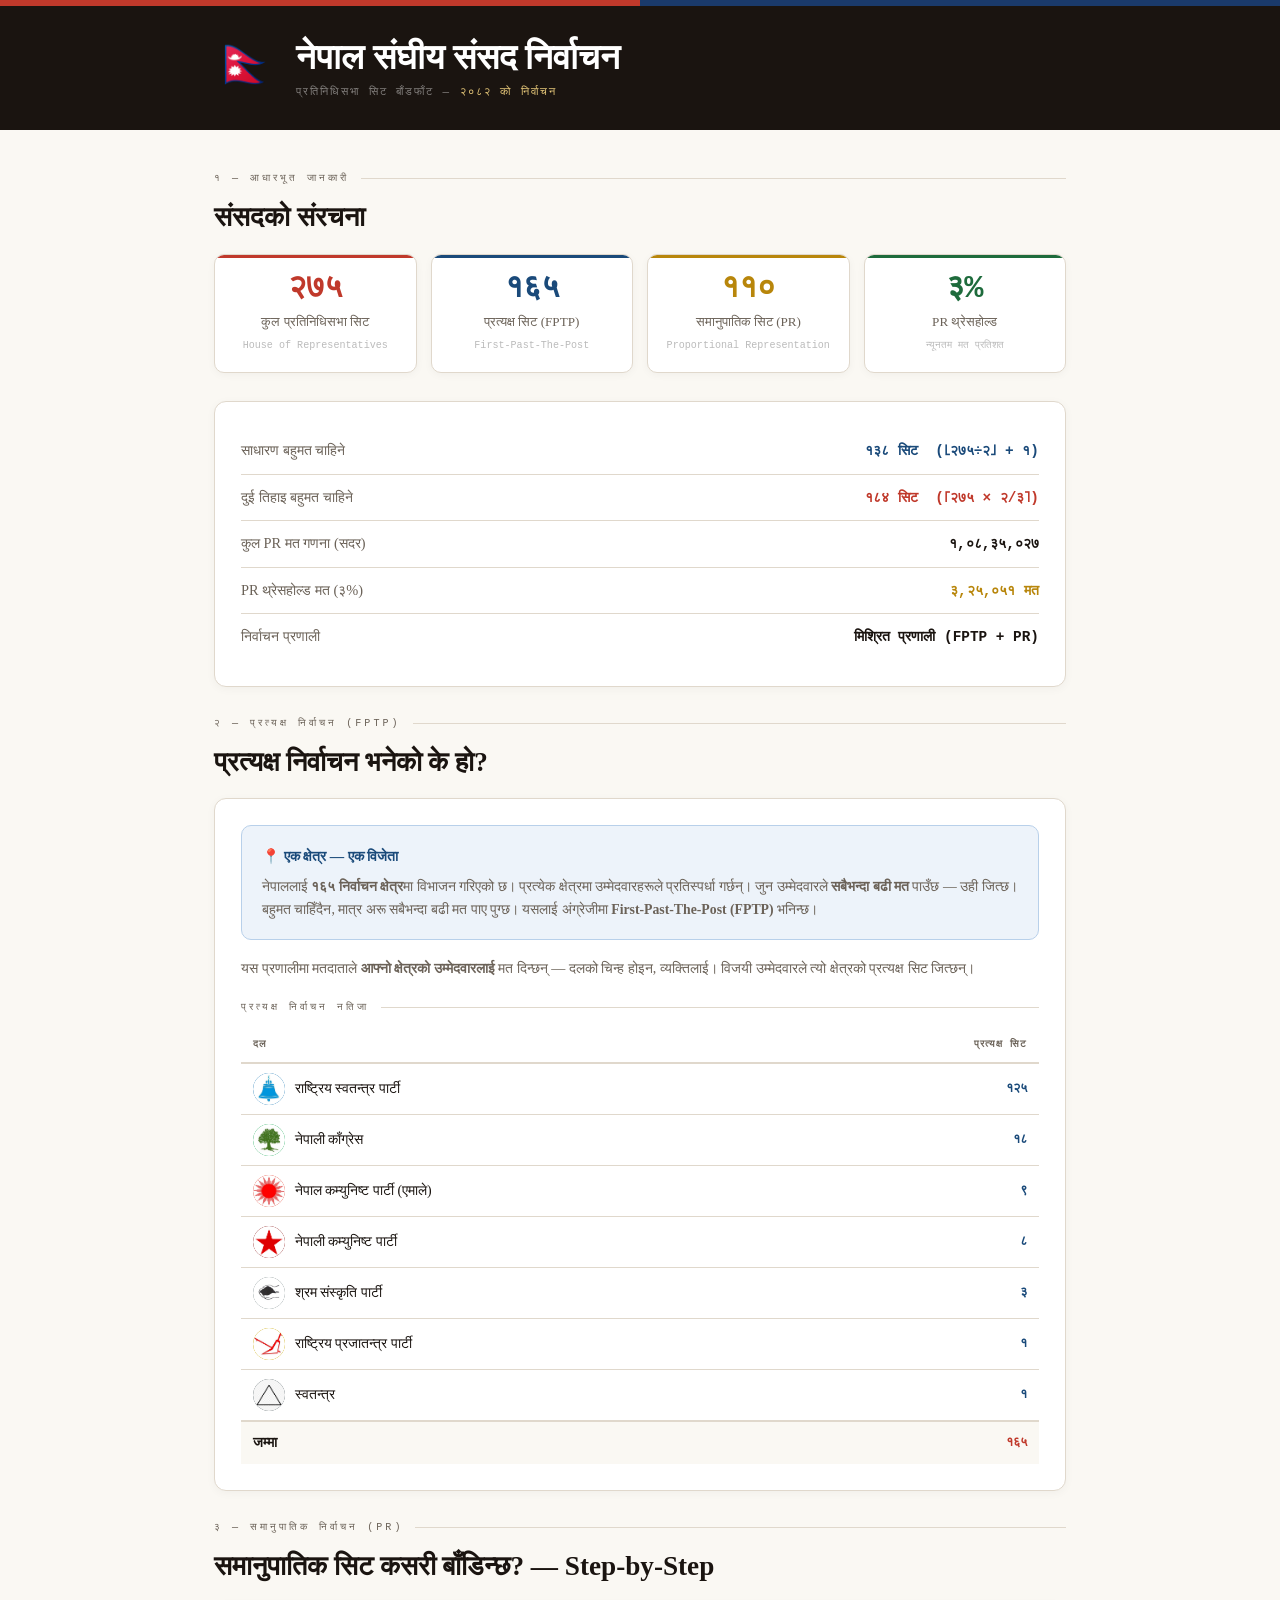
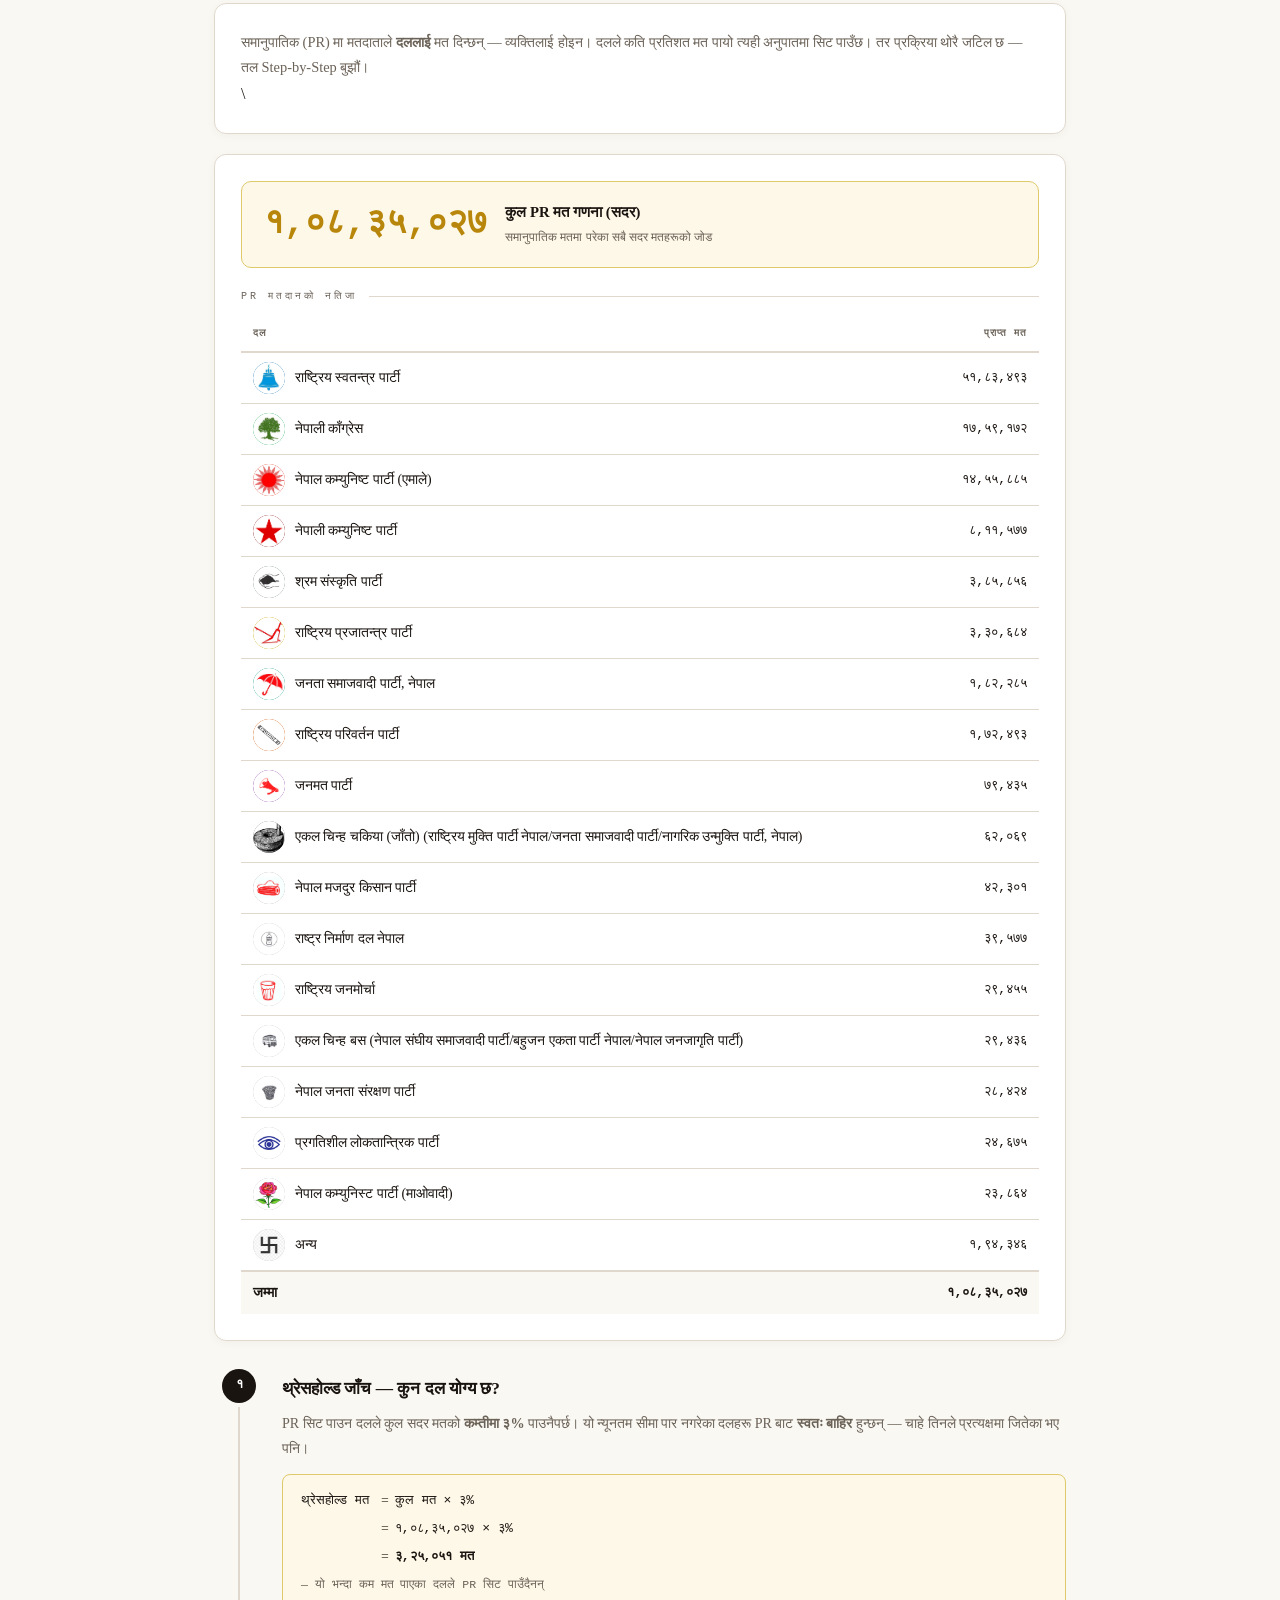
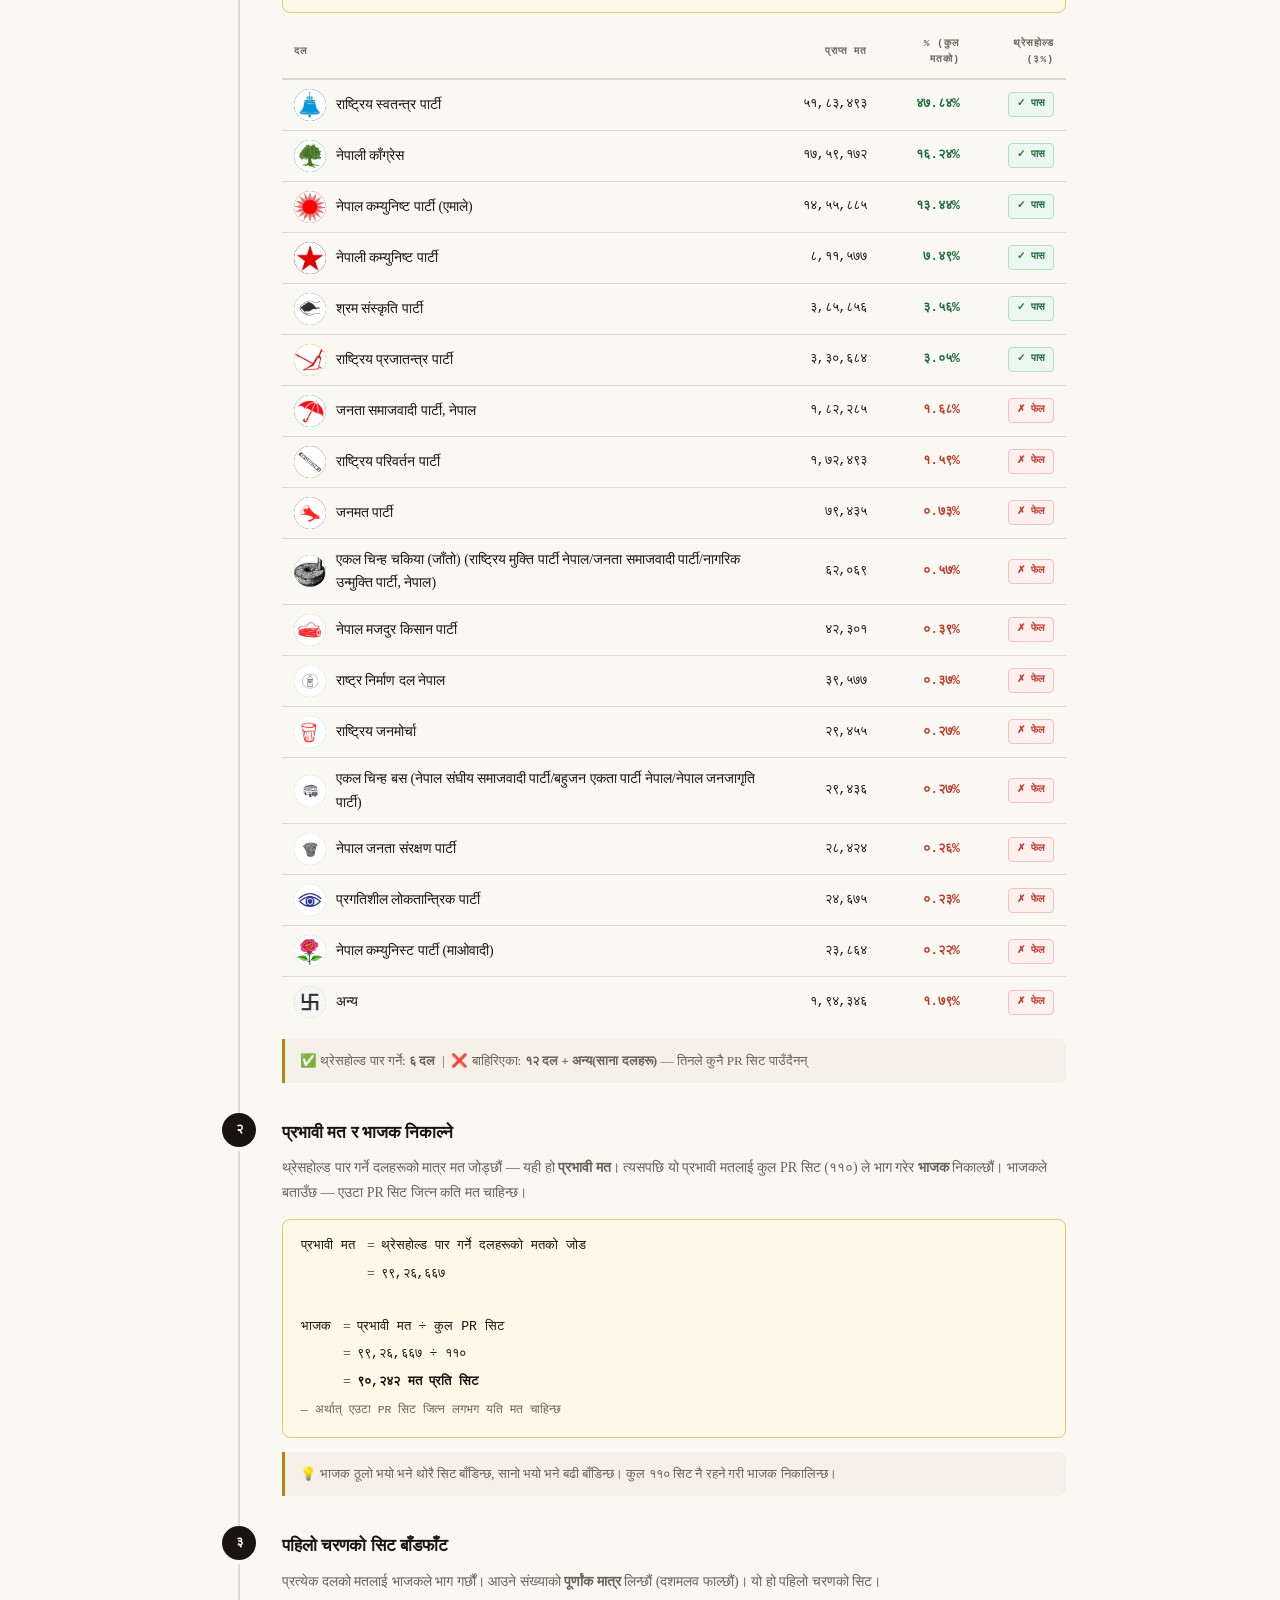
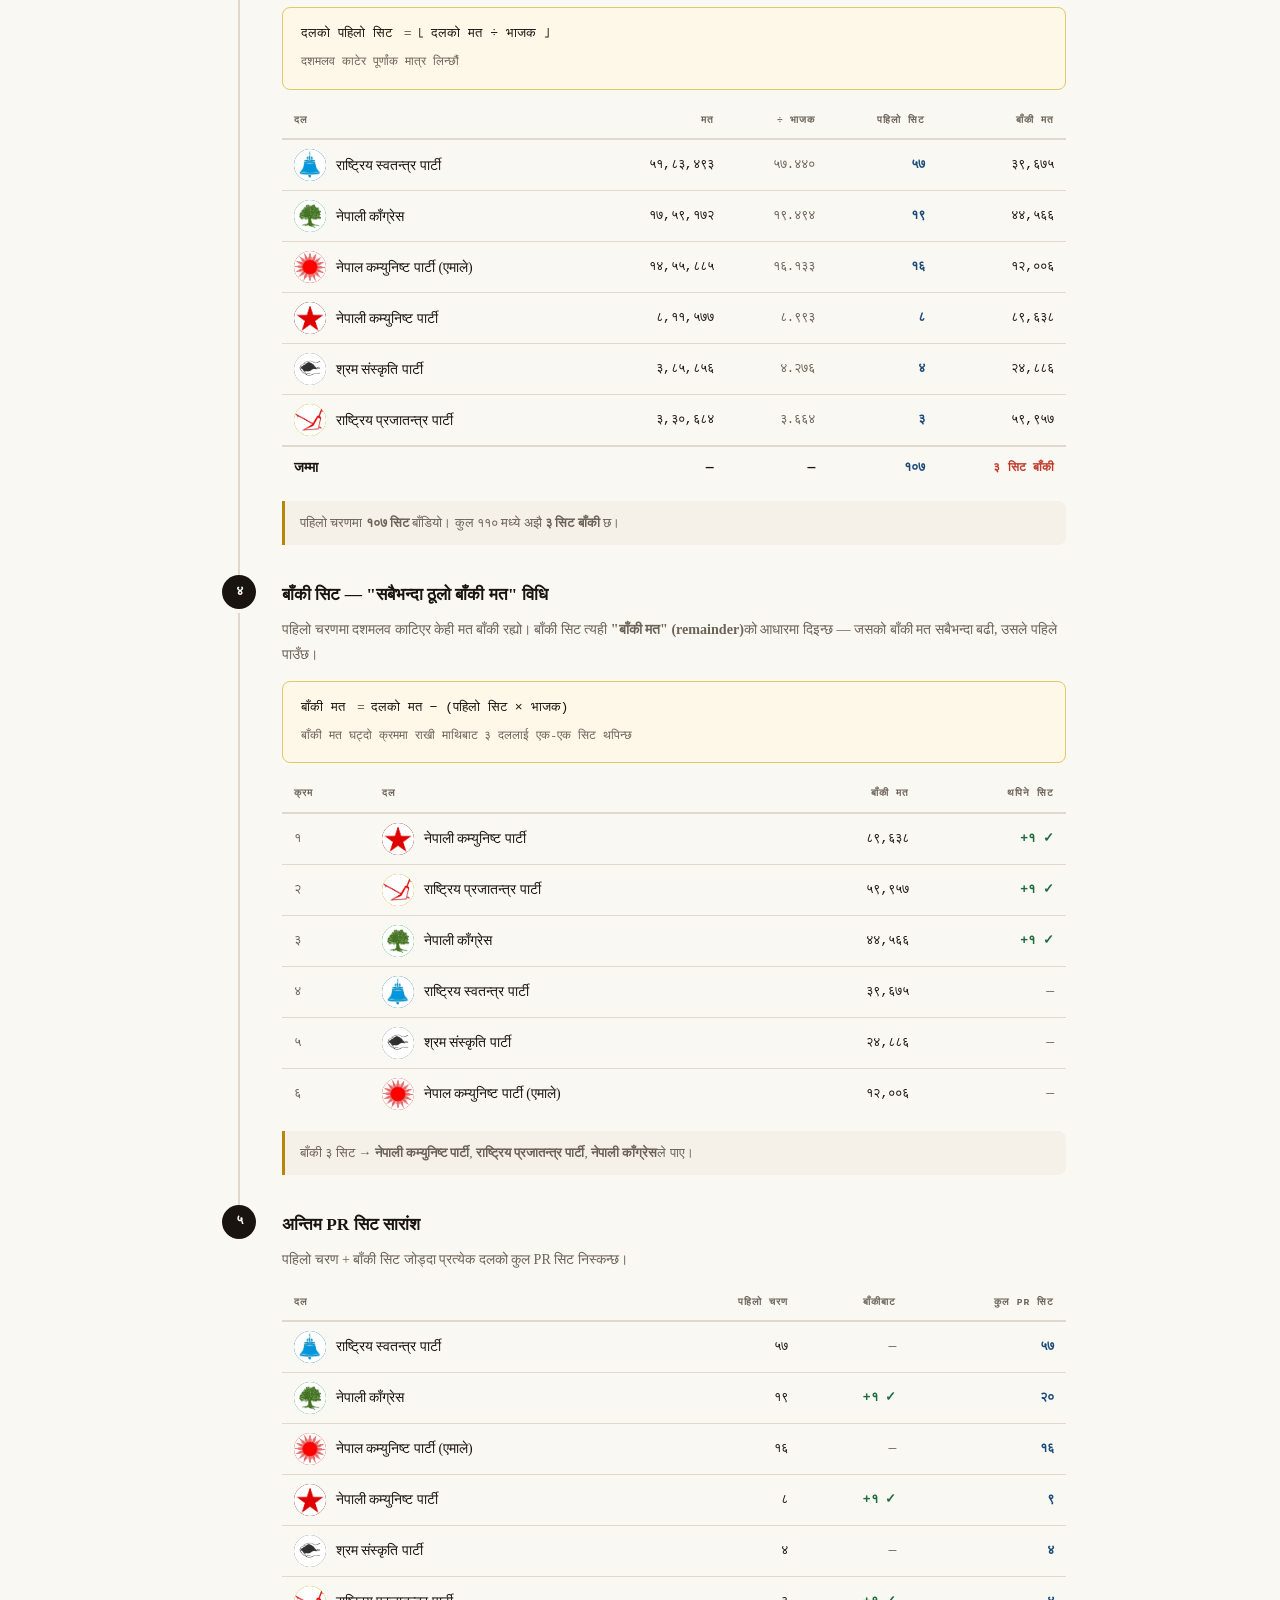
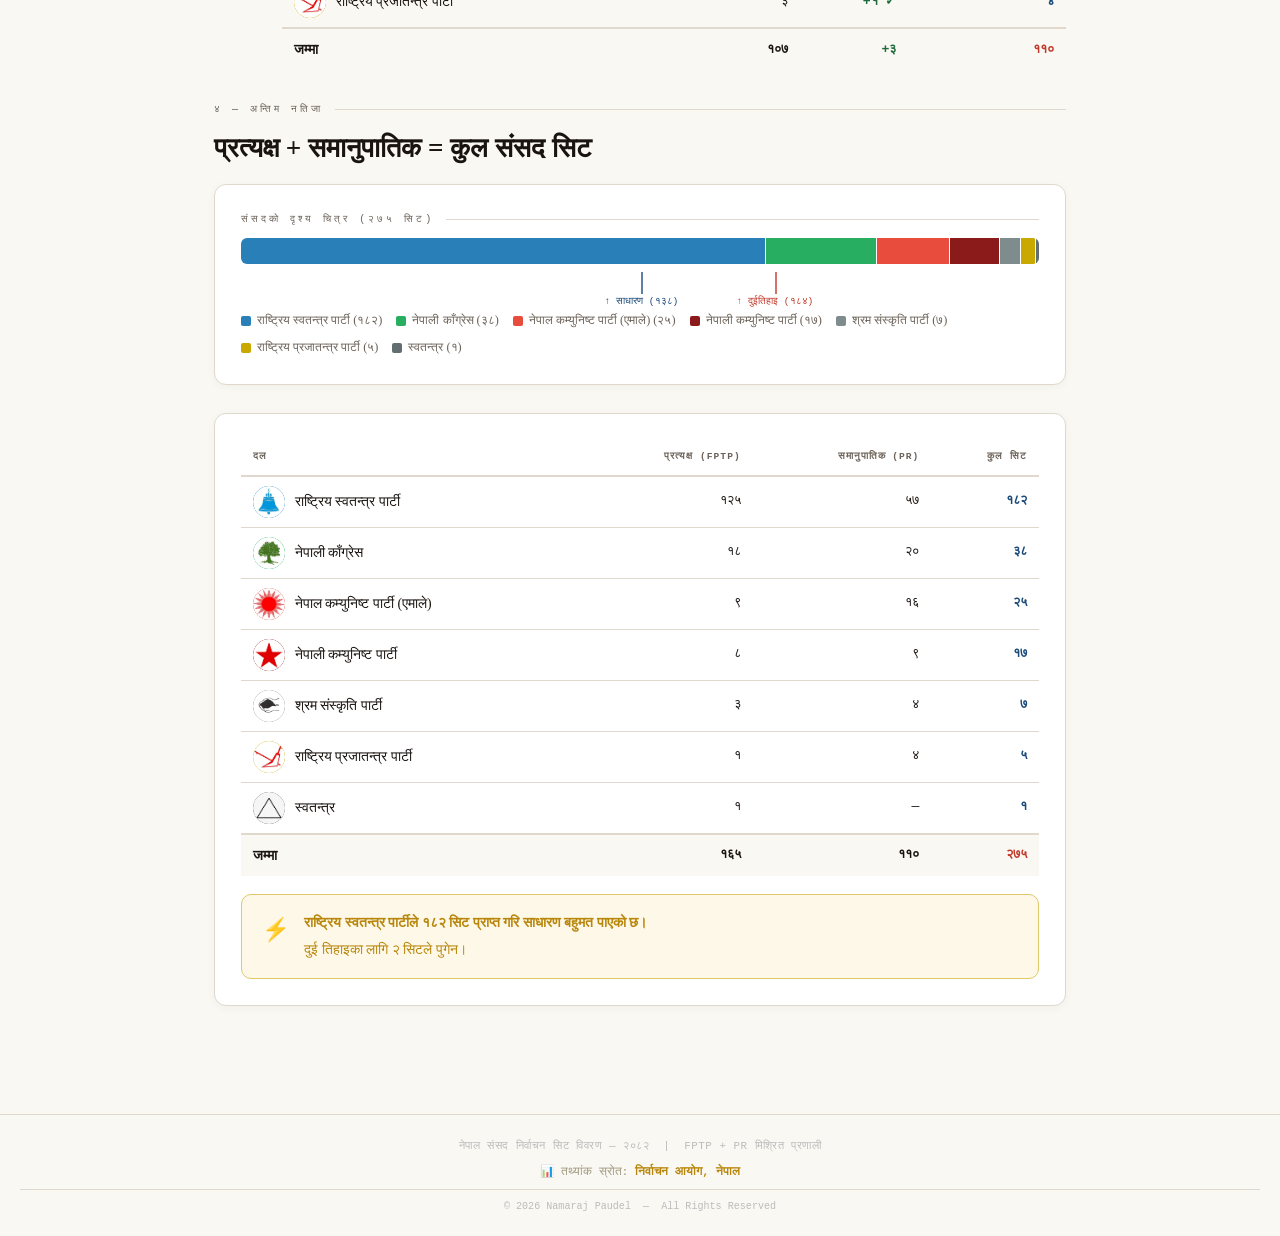
==== commit f8b139eb: "updated" ====
--- a/index.html
+++ b/index.html
@@ -1,1673 +1,61 @@
 <!doctype html>
 <html lang="ne">
+  <head>
+    <meta charset="UTF-8" />
+    <meta name="viewport" content="width=device-width, initial-scale=1.0" />
+    <title>नेपाल संसद निर्वाचन — सिट विवरण</title>
+    <link rel="stylesheet" href="css/style.css" />
+  </head>
 
-<head>
-  <meta charset="UTF-8" />
-  <meta name="viewport" content="width=device-width, initial-scale=1.0" />
-  <title>नेपाल संसद निर्वाचन — सिट विवरण</title>
-  <style>
-    :root {
-      --bg: #faf8f3;
-      --paper: #ffffff;
-      --ink: #1a1410;
-      --muted: #6b6258;
-      --border: #e0d8cc;
-      --red: #c0392b;
-      --red-light: #fdf0ee;
-      --blue: #1a4a7a;
-      --blue-light: #edf3fa;
-      --gold: #b8860b;
-      --gold-light: #fdf8e8;
-      --green: #1e6b3c;
-      --green-light: #edf7f1;
-    }
-
-    * {
-      margin: 0;
-      padding: 0;
-      box-sizing: border-box;
-    }
-
-    body {
-      background: var(--bg);
-      color: var(--ink);
-      line-height: 1.7;
-    }
-
-    .header-stripe {
-      height: 6px;
-      background: linear-gradient(90deg, #c0392b 50%, #1a3a6b 50%);
-    }
-
-    header {
-      background: var(--ink);
-    }
-
-    .header-inner {
-      max-width: 900px;
-      margin: 0 auto;
-      padding: 32px 24px 28px;
-      display: flex;
-      align-items: flex-start;
-      gap: 20px;
-    }
-
-    .flag-box {
-      font-size: 50px;
-      line-height: 1;
-      flex-shrink: 0;
-    }
-
-    .header-text h1 {
-      font-family: "Playfair Display", serif;
-      font-size: clamp(1.5rem, 4vw, 2.2rem);
-      font-weight: 900;
-      color: #fff;
-      line-height: 1.15;
-      margin-bottom: 5px;
-    }
-
-    .header-text .sub {
-      font-family: "IBM Plex Mono", monospace;
-      font-size: 0.68rem;
-      color: rgba(255, 255, 255, 0.45);
-      letter-spacing: 2px;
-      text-transform: uppercase;
-    }
-
-    .header-text .sub span {
-      color: #e8c97a;
-    }
-
-    .container {
-      max-width: 900px;
-      margin: 0 auto;
-      padding: 40px 24px 80px;
-    }
-
-    .section-label {
-      font-family: "IBM Plex Mono", monospace;
-      font-size: 0.63rem;
-      letter-spacing: 3px;
-      text-transform: uppercase;
-      color: var(--muted);
-      margin-bottom: 14px;
-      display: flex;
-      align-items: center;
-      gap: 12px;
-    }
-
-    .section-label::after {
-      content: "";
-      flex: 1;
-      height: 1px;
-      background: var(--border);
-    }
-
-    .section-title {
-      font-family: "Playfair Display", serif;
-      font-size: clamp(1.25rem, 3vw, 1.7rem);
-      font-weight: 700;
-      color: var(--ink);
-      margin-bottom: 20px;
-      line-height: 1.2;
-    }
-
-    .block {
-      background: var(--paper);
-      border: 1px solid var(--border);
-      border-radius: 12px;
-      padding: 26px;
-      margin-bottom: 28px;
-      box-shadow: 0 2px 10px rgba(0, 0, 0, 0.04);
-    }
-
-    .stat-grid {
-      display: grid;
-      grid-template-columns: repeat(auto-fit, minmax(155px, 1fr));
-      gap: 14px;
-      margin-bottom: 28px;
-    }
-
-    .stat-card {
-      background: var(--paper);
-      border: 1px solid var(--border);
-      border-radius: 10px;
-      padding: 18px 16px;
-      text-align: center;
-      box-shadow: 0 2px 8px rgba(0, 0, 0, 0.04);
-      position: relative;
-      overflow: hidden;
-    }
-
-    .stat-card::before {
-      content: "";
-      position: absolute;
-      top: 0;
-      left: 0;
-      right: 0;
-      height: 3px;
-    }
-
-    .stat-card.red::before {
-      background: var(--red);
-    }
-
-    .stat-card.blue::before {
-      background: var(--blue);
-    }
-
-    .stat-card.gold::before {
-      background: var(--gold);
-    }
-
-    .stat-card.green::before {
-      background: var(--green);
-    }
-
-    .stat-num {
-      font-family: "IBM Plex Mono", monospace;
-      font-size: 2rem;
-      font-weight: 600;
-      line-height: 1;
-      margin-bottom: 6px;
-    }
-
-    .stat-card.red .stat-num {
-      color: var(--red);
-    }
-
-    .stat-card.blue .stat-num {
-      color: var(--blue);
-    }
-
-    .stat-card.gold .stat-num {
-      color: var(--gold);
-    }
-
-    .stat-card.green .stat-num {
-      color: var(--green);
-    }
-
-    .stat-label {
-      font-size: 0.82rem;
-      color: var(--muted);
-      font-weight: 500;
-    }
-
-    .stat-sub {
-      font-family: "IBM Plex Mono", monospace;
-      font-size: 0.63rem;
-      color: #bbb;
-      margin-top: 4px;
-    }
-
-    .info-row {
-      display: flex;
-      justify-content: space-between;
-      align-items: baseline;
-      padding: 10px 0;
-      border-bottom: 1px solid var(--border);
-      font-size: 0.9rem;
-      gap: 12px;
-    }
-
-    .info-row:last-child {
-      border-bottom: none;
-    }
-
-    .info-row .key {
-      color: var(--muted);
-    }
-
-    .info-row .val {
-      font-family: "IBM Plex Mono", monospace;
-      font-weight: 600;
-      color: var(--ink);
-      text-align: right;
-    }
-
-    .info-row .val.red {
-      color: var(--red);
-    }
-
-    .info-row .val.blue {
-      color: var(--blue);
-    }
-
-    .info-row .val.gold {
-      color: var(--gold);
-    }
-
-    .highlight-card {
-      background: var(--gold-light);
-      border: 1px solid #e0c96a;
-      border-radius: 10px;
-      padding: 18px 22px;
-      margin-bottom: 20px;
-      display: flex;
-      align-items: center;
-      gap: 18px;
-    }
-
-    .highlight-card .hc-num {
-      font-family: "IBM Plex Mono", monospace;
-      font-size: 2.2rem;
-      font-weight: 600;
-      color: var(--gold);
-      flex-shrink: 0;
-      line-height: 1;
-    }
-
-    .highlight-card .hc-label {
-      font-size: 0.92rem;
-      color: var(--ink);
-      font-weight: 600;
-    }
-
-    .highlight-card .hc-sub {
-      font-size: 0.78rem;
-      color: var(--muted);
-      margin-top: 2px;
-    }
-
-    .data-table {
-      width: 100%;
-      border-collapse: collapse;
-      font-size: 0.87rem;
-    }
-
-    .data-table th {
-      font-family: "IBM Plex Mono", monospace;
-      font-size: 0.6rem;
-      letter-spacing: 1px;
-      text-transform: uppercase;
-      color: var(--muted);
-      text-align: left;
-      padding: 9px 12px;
-      border-bottom: 2px solid var(--border);
-    }
-
-    .data-table th.r {
-      text-align: right;
-    }
-
-    .data-table td {
-      padding: 9px 12px;
-      border-bottom: 1px solid var(--border);
-      vertical-align: middle;
-    }
-
-    .data-table td.r {
-      text-align: right;
-      font-family: "IBM Plex Mono", monospace;
-      font-size: 0.82rem;
-    }
-
-    .data-table tr:last-child td {
-      border-bottom: none;
-    }
-
-    .data-table tr.total-row td {
-      background: #faf8f3;
-      font-weight: 700;
-      border-top: 2px solid var(--border);
-      border-bottom: none;
-    }
-
-    .data-table tr:not(.total-row):hover td {
-      background: #faf8f3;
-    }
-
-    /* Party badge — supports both image and text symbol */
-    .symbol-badge {
-      display: inline-flex;
-      align-items: center;
-      justify-content: center;
-      width: 32px;
-      height: 32px;
-      border-radius: 50%;
-      font-size: 0.65rem;
-      font-weight: 700;
-      color: #fff;
-      margin-right: 10px;
-      flex-shrink: 0;
-      font-family: "IBM Plex Mono", monospace;
-      overflow: hidden;
-    }
-
-    .symbol-badge img {
-      width: 100%;
-      height: 100%;
-      object-fit: cover;
-      border-radius: 50%;
-      display: block;
-    }
-
-    .party-cell {
-      display: flex;
-      align-items: center;
-    }
-
-    .pass-badge {
-      display: inline-block;
-      font-family: "IBM Plex Mono", monospace;
-      font-size: 0.62rem;
-      padding: 3px 8px;
-      border-radius: 4px;
-      font-weight: 600;
-    }
-
-    .pass-badge.yes {
-      background: var(--green-light);
-      color: var(--green);
-      border: 1px solid #b2dfc4;
-    }
-
-    .pass-badge.no {
-      background: var(--red-light);
-      color: var(--red);
-      border: 1px solid #f5c1bb;
-    }
-
-    .c-green {
-      color: var(--green);
-      font-weight: 700;
-    }
-
-    .c-red {
-      color: var(--red);
-      font-weight: 700;
-    }
-
-    .c-blue {
-      color: var(--blue);
-      font-weight: 700;
-    }
-
-    .c-gold {
-      color: var(--gold);
-      font-weight: 700;
-    }
-
-    .c-muted {
-      color: var(--muted);
-    }
-
-    .steps-wrap {
-      display: flex;
-      flex-direction: column;
-    }
-
-    .step {
-      display: flex;
-    }
-
-    .step-left {
-      display: flex;
-      flex-direction: column;
-      align-items: center;
-      width: 50px;
-      flex-shrink: 0;
-    }
-
-    .step-num {
-      width: 34px;
-      height: 34px;
-      border-radius: 50%;
-      background: var(--ink);
-      color: #fff;
-      font-family: "IBM Plex Mono", monospace;
-      font-size: 0.82rem;
-      font-weight: 600;
-      display: flex;
-      align-items: center;
-      justify-content: center;
-      z-index: 1;
-    }
-
-    .step-line {
-      width: 2px;
-      flex: 1;
-      background: var(--border);
-      margin-top: 4px;
-      min-height: 16px;
-    }
-
-    .step:last-child .step-line {
-      display: none;
-    }
-
-    .step-body {
-      padding: 0 0 30px 18px;
-      flex: 1;
-    }
-
-    .step-title {
-      font-family: "Playfair Display", serif;
-      font-size: 1.08rem;
-      font-weight: 700;
-      color: var(--ink);
-      margin-bottom: 8px;
-      margin-top: 5px;
-    }
-
-    .step-desc {
-      font-size: 0.88rem;
-      color: var(--muted);
-      margin-bottom: 14px;
-      line-height: 1.75;
-    }
-
-    .formula-box {
-      background: var(--gold-light);
-      border: 1px solid #e0c96a;
-      border-radius: 8px;
-      padding: 14px 18px;
-      font-family: "IBM Plex Mono", monospace;
-      font-size: 0.82rem;
-      color: var(--ink);
-      margin-bottom: 14px;
-      line-height: 1.9;
-    }
-
-    .formula-box .comment {
-      color: var(--muted);
-      font-size: 0.72rem;
-    }
-
-    .note-box {
-      background: #f5f0e8;
-      border-left: 3px solid var(--gold);
-      border-radius: 0 8px 8px 0;
-      padding: 11px 15px;
-      font-size: 0.83rem;
-      color: var(--muted);
-      margin-top: 12px;
-      line-height: 1.65;
-    }
-
-    .parl-bar {
-      height: 26px;
-      border-radius: 6px;
-      overflow: hidden;
-      display: flex;
-      gap: 1px;
-      margin-bottom: 8px;
-    }
-
-    .bar-seg {
-      height: 100%;
-    }
-
-    .majority-lines {
-      position: relative;
-      height: 32px;
-      margin-bottom: 6px;
-    }
-
-    .maj-line {
-      position: absolute;
-      top: 0;
-      width: 2px;
-      height: 22px;
-      opacity: 0.7;
-    }
-
-    .maj-line-label {
-      position: absolute;
-      top: 22px;
-      font-size: 0.6rem;
-      font-family: "IBM Plex Mono", monospace;
-      transform: translateX(-50%);
-      white-space: nowrap;
-    }
-
-    .parl-legend {
-      display: flex;
-      flex-wrap: wrap;
-      gap: 6px 14px;
-      font-size: 0.77rem;
-      color: var(--muted);
-      margin-top: 6px;
-    }
-
-    .legend-item {
-      display: flex;
-      align-items: center;
-      gap: 6px;
-    }
-
-    .legend-dot {
-      width: 10px;
-      height: 10px;
-      border-radius: 2px;
-      flex-shrink: 0;
-    }
-
-    .majority-box {
-      border-radius: 10px;
-      padding: 16px 20px;
-      margin-top: 18px;
-      display: flex;
-      align-items: flex-start;
-      gap: 14px;
-      font-size: 0.88rem;
-    }
-
-    .majority-box.ok {
-      background: var(--green-light);
-      border: 1px solid #b2dfc4;
-      color: var(--green);
-    }
-
-    .majority-box.warn {
-      background: var(--gold-light);
-      border: 1px solid #e0c96a;
-      color: var(--gold);
-    }
-
-    .majority-box.none {
-      background: var(--red-light);
-      border: 1px solid #f5c1bb;
-      color: var(--red);
-    }
-
-    .majority-box .mj-icon {
-      font-size: 1.4rem;
-      flex-shrink: 0;
-    }
-
-    .majority-box .mj-text strong {
-      display: block;
-      font-weight: 700;
-      margin-bottom: 3px;
-      color: inherit;
-    }
-
-    .fptp-explainer {
-      background: var(--blue-light);
-      border: 1px solid #b8d0ea;
-      border-radius: 10px;
-      padding: 18px 20px;
-      margin-bottom: 16px;
-    }
-
-    .fptp-explainer h4 {
-      font-size: 0.9rem;
-      font-weight: 700;
-      color: var(--blue);
-      margin-bottom: 7px;
-    }
-
-    .fptp-explainer p {
-      font-size: 0.86rem;
-      color: var(--muted);
-      line-height: 1.65;
-    }
-
-    /* ─── RESPONSIVE ────────────────────────────────────────── */
-    .table-wrap {
-      width: 100%;
-      overflow-x: auto;
-      -webkit-overflow-scrolling: touch;
-    }
-
-    .table-wrap .data-table {
-      min-width: 300px;
-    }
-
-    .table-wrap.wide .data-table {
-      min-width: 480px;
-    }
-
-    /* Formula aligned with CSS — no &nbsp; */
-    .f-tbl {
-      display: table;
-    }
-
-    .f-row {
-      display: table-row;
-    }
-
-    .f-lhs {
-      display: table-cell;
-      white-space: nowrap;
-      padding-right: 6px;
-      padding-bottom: 3px;
-    }
-
-    .f-op {
-      display: table-cell;
-      white-space: nowrap;
-      padding: 0 6px 3px;
-      color: var(--muted);
-    }
-
-    .f-rhs {
-      display: table-cell;
-      padding-bottom: 3px;
-      word-break: break-word;
-    }
-
-    @media (max-width: 640px) {
-      .container {
-        padding: 20px 12px 60px;
-      }
-
-      .header-inner {
-        flex-direction: column;
-        gap: 10px;
-        padding: 20px 14px 16px;
-      }
-
-      .flag-box {
-        font-size: 36px;
-      }
-
-      .header-text h1 {
-        font-size: 1.2rem;
-      }
-
-      .header-text .sub {
-        font-size: 0.58rem;
-        letter-spacing: 1.5px;
-      }
-
-      .stat-grid {
-        grid-template-columns: 1fr 1fr;
-        gap: 10px;
-      }
-
-      .stat-num {
-        font-size: 1.5rem;
-      }
-
-      .stat-label {
-        font-size: 0.74rem;
-      }
-
-      .stat-sub {
-        font-size: 0.58rem;
-      }
-
-      .block {
-        padding: 14px 12px;
-        margin-bottom: 16px;
-      }
-
-      .section-title {
-        font-size: 1.05rem;
-      }
-
-      .section-label {
-        font-size: 0.55rem;
-        letter-spacing: 2px;
-      }
-
-      /* Stack info rows */
-      .info-row {
-        flex-direction: column;
-        align-items: flex-start;
-        gap: 2px;
-        padding: 8px 0;
-      }
-
-      .info-row .val {
-        text-align: left;
-        font-size: 0.8rem;
-      }
-
-      .info-row .key {
-        font-size: 0.8rem;
-      }
-
-      .highlight-card {
-        flex-direction: column;
-        gap: 8px;
-        padding: 14px 12px;
-      }
-
-      .highlight-card .hc-num {
-        font-size: 1.7rem;
-      }
-
-      .data-table {
-        font-size: 0.78rem;
-      }
-
-      .data-table th {
-        font-size: 0.52rem;
-        padding: 7px 8px;
-      }
-
-      .data-table td {
-        padding: 7px 8px;
-      }
-
-      .data-table td.r {
-        font-size: 0.76rem;
-      }
-
-      .symbol-badge {
-        width: 26px;
-        height: 26px;
-        margin-right: 7px;
-      }
-
-      .formula-box {
-        font-size: 0.72rem;
-        padding: 11px 12px;
-        line-height: 1.8;
-      }
-
-      .formula-box .comment {
-        font-size: 0.65rem;
-      }
-
-      .note-box {
-        font-size: 0.76rem;
-        padding: 9px 11px;
-      }
-
-      .step-left {
-        width: 36px;
-      }
-
-      .step-num {
-        width: 28px;
-        height: 28px;
-        font-size: 0.7rem;
-      }
-
-      .step-body {
-        padding: 0 0 18px 10px;
-      }
-
-      .step-title {
-        font-size: 0.95rem;
-      }
-
-      .step-desc {
-        font-size: 0.82rem;
-        margin-bottom: 10px;
-      }
-
-      .majority-lines {
-        height: 40px;
-      }
-
-      .maj-line-label {
-        font-size: 0.52rem;
-        top: 24px;
-      }
-
-      .parl-legend {
-        font-size: 0.68rem;
-        gap: 4px 10px;
-      }
-
-      .legend-dot {
-        width: 8px;
-        height: 8px;
-      }
-
-      .majority-box {
-        padding: 12px 13px;
-        font-size: 0.82rem;
-      }
-
-      .majority-box .mj-icon {
-        font-size: 1.1rem;
-      }
-
-      .fptp-explainer {
-        padding: 13px 12px;
-      }
-
-      .fptp-explainer h4 {
-        font-size: 0.83rem;
-      }
-
-      .fptp-explainer p {
-        font-size: 0.8rem;
-      }
-
-      .pass-badge {
-        font-size: 0.55rem;
-        padding: 2px 6px;
-      }
-    }
-
-    @media (max-width: 400px) {
-      .container {
-        padding: 14px 10px 50px;
-      }
-
-      .block {
-        padding: 12px 10px;
-      }
-
-      .stat-num {
-        font-size: 1.3rem;
-      }
-
-      .header-text h1 {
-        font-size: 1.05rem;
-      }
-
-      .data-table th {
-        font-size: 0.48rem;
-        padding: 6px 6px;
-      }
-
-      .data-table td {
-        padding: 6px 6px;
-      }
-
-      .symbol-badge {
-        width: 22px;
-        height: 22px;
-        margin-right: 5px;
-      }
-
-      .formula-box {
-        font-size: 0.67rem;
-      }
-
-      .step-body {
-        padding: 0 0 14px 8px;
-      }
-
-      .step-left {
-        width: 30px;
-      }
-
-      .step-num {
-        width: 25px;
-        height: 25px;
-        font-size: 0.65rem;
-      }
-    }
-
-    /* ─── FOOTER ─────────────────────────────────────────────── */
-    footer {
-      text-align: center;
-      padding: 22px 20px 26px;
-      border-top: 1px solid var(--border);
-      font-family: "IBM Plex Mono", monospace;
-    }
-
-    @media (max-width: 640px) {
-      footer {
-        padding: 16px 12px 20px;
-      }
-    }
-  </style>
-</head>
-
-<body>
-  <script>
-    // ─── ELECTION CONFIG ──────────────────────────────────────────────────────────
-    const CONFIG = {
-      totalSeats: 275, // कुल प्रतिनिधिसभा सिट
-      fptp: 165, // प्रत्यक्ष (FPTP) सिट
-      prSeats: 110, // समानुपातिक (PR) सिट
-      thresholdPct: 3, // PR थ्रेसहोल्ड (%)
-      electionYear: "२०८२", // निर्वाचन वर्ष (string)
-    };
-
-    // ─── PARTIES ──────────────────────────────────────────────────────────────────
-    // name      : दलको पूरा नाम
-    // nameShort : (optional) लामो नाम भएमा table मा छोटो नाम देखाउन
-    // symbol    : Image नभएमा badge मा देखिने text (१–४ अक्षर, fallback)
-    // image     : (optional) चुनाव चिन्हको image path
-    // उदाहरण: image: "images/rsp.jpg";
-    //             — HTML file सँगै 'images' folder राख्नुहोस् र file path दिनुहोस्
-    //             — Image नराखेमा symbol text badge मा देखिन्छ, दुवै काम गर्छ
-    // color     : दलको रंग (hex) — badge border र parliament bar मा प्रयोग हुन्छ
-    // prVotes   : PR मा प्राप्त सदर मत (संख्या)
-    // fptp      : प्रत्यक्ष निर्वाचनमा जितेका सिट (संख्या)
-
-    const PARTIES = [
-      {
-        name: "राष्ट्रिय स्वतन्त्र पार्टी",
-        symbol: "रास्वपा",
-        image: "images/ghanti.jpg",
-        color: "#2980b9",
-        prVotes: 5181330,
-        fptp: 125,
-      },
-      {
-        name: "नेपाली काँग्रेस",
-        symbol: "काँग्रेस",
-        image: "images/rukh.jpg",
-        color: "#27ae60",
-        prVotes: 1758903,
-        fptp: 18,
-      },
-      {
-        name: "नेपाल कम्युनिष्ट पार्टी (एमाले)",
-        symbol: "एमाले",
-        image: "images/surya.jpg",
-        color: "#e74c3c",
-        prVotes: 1455669,
-        fptp: 9,
-      },
-      {
-        name: "नेपाली कम्युनिष्ट पार्टी",
-        symbol: "नेकपा",
-        image: "images/tara.jpg",
-        color: "#8b1a1a",
-        prVotes: 811393,
-        fptp: 8,
-      },
-      {
-        name: "श्रम संस्कृति पार्टी",
-        symbol: "श्रम",
-        image: "images/mato.jpg",
-        color: "#7f8c8d",
-        prVotes: 385852,
-        fptp: 3,
-      },
-      {
-        name: "राष्ट्रिय प्रजातन्त्र पार्टी",
-        symbol: "राप्रपा",
-        image: "images/halo.jpg",
-        color: "#c9a800",
-        prVotes: 330649,
-        fptp: 1,
-      },
-      {
-        name: "जनता समाजवादी पार्टी, नेपाल",
-        symbol: "जसपा",
-        image: "images/chhata.jpg",
-        color: "#16a085",
-        prVotes: 181850,
-        fptp: 0,
-      },
-      {
-        name: "राष्ट्रिय परिवर्तन पार्टी",
-        symbol: "रापपा",
-        image: "images/basuri.jpg",
-        color: "#d35400",
-        prVotes: 172490,
-        fptp: 0,
-      },
-      {
-        name: "जनमत पार्टी",
-        symbol: "जपा",
-        image: "images/mic.png",
-        color: "#8e44ad",
-        prVotes: 79403,
-        fptp: 0,
-      },
-      {
-        name: "एकल चिन्ह चकिया (जाँतो) (राष्ट्रिय मुक्ति पार्टी नेपाल/जनता समाजवादी पार्टी/नागरिक उन्मुक्ति पार्टी, नेपाल)",
-        symbol: "जाँतो",
-        image: "images/jato.jpg",
-        color: "#999",
-        prVotes: 62069,
-        fptp: 0,
-      },
-      {
-        name: "नेपाल मजदुर किसान पार्टी",
-        symbol: "नेमकिपा",
-        image: "images/madal.png",
-        color: "#bbb",
-        prVotes: 42294,
-        fptp: 0,
-      },
-      {
-        name: "राष्ट्र निर्माण दल नेपाल",
-        symbol: "रानिदाने",
-        image: "images/bottle.jpg",
-        color: "#ccc",
-        prVotes: 39557,
-        fptp: 0,
-      },
-      {
-        name: "राष्ट्रिय जनमोर्चा",
-        symbol: "राज",
-        image: "images/gilas.png",
-        color: "#ccc",
-        prVotes: 29453,
-        fptp: 0,
-      },
-      {
-        name: "एकल चिन्ह बस (नेपाल संघीय समाजवादी पार्टी/बहुजन एकता पार्टी नेपाल/नेपाल जनजागृति पार्टी)",
-        symbol: "बस",
-        image: "images/bus.jpg",
-        color: "#ccc",
-        prVotes: 29396,
-        fptp: 0,
-      },
-      {
-        name: "नेपाल जनता संरक्षण पार्टी",
-        symbol: "नेजसपा",
-        image: "images/doko.jpg",
-        color: "#ccc",
-        prVotes: 28408,
-        fptp: 0,
-      },
-      {
-        name: "प्रगतिशील लोकतान्त्रिक पार्टी",
-        symbol: "प्रलोपा",
-        image: "images/aankha.jpg",
-        color: "#ccc",
-        prVotes: 24673,
-        fptp: 0,
-      },
-      {
-        name: "नेपाल कम्युनिस्ट पार्टी (माओवादी)",
-        symbol: "माओवादी",
-        image: "images/gulab.jpg",
-        color: "#ccc",
-        prVotes: 23858,
-        fptp: 0,
-      },
-      {
-        name: "अन्य",
-        symbol: "अन्य",
-        image: "images/swostik.jpg",
-        color: "#ccc",
-        prVotes: 169715,
-        fptp: 0,
-      },
-      {
-        name: "स्वतन्त्र",
-        symbol: "स्वतन्त्र",
-        image: "images/tribhuj.jpg",
-        color: "#636e72",
-        prVotes: 0,
-        fptp: 1,
-      },
-    ];
-
-    // ─── END CONFIG ───────────────────────────────────────────────────────────────
-  </script>
-
-  <!-- Page shell -->
-  <div class="header-stripe"></div>
-  <header>
-    <div class="header-inner">
-      <div class="flag-box">🇳🇵</div>
-      <div class="header-text">
-        <h1>नेपाल संघीय संसद निर्वाचन</h1>
-        <div class="sub">
-          प्रतिनिधिसभा सिट बाँडफाँट — <span id="h-year"></span>
+  <body>
+    <script src="js/config.js"></script>
+    <!-- Page shell -->
+    <div class="header-stripe"></div>
+    <header>
+      <div class="header-inner">
+        <div class="flag-box">🇳🇵</div>
+        <div class="header-text">
+          <h1>नेपाल संघीय संसद निर्वाचन</h1>
+          <div class="sub">
+            प्रतिनिधिसभा सिट बाँडफाँट — <span id="h-year"></span>
+          </div>
         </div>
       </div>
+    </header>
+
+    <div class="container">
+      <div class="section-label">१ — आधारभूत जानकारी</div>
+      <div class="section-title">संसदको संरचना</div>
+      <div id="stat-grid" class="stat-grid"></div>
+      <div class="block" id="basic-info-rows"></div>
+
+      <div class="section-label">२ — प्रत्यक्ष निर्वाचन (FPTP)</div>
+      <div class="section-title">प्रत्यक्ष निर्वाचन भनेको के हो?</div>
+      <div class="block" id="fptp-block"></div>
+
+      <div class="section-label">३ — समानुपातिक निर्वाचन (PR)</div>
+      <div class="section-title">
+        समानुपातिक सिट कसरी बाँडिन्छ? — Step-by-Step
+      </div>
+      <div class="block" style="margin-bottom: 20px">
+        <p style="font-size: 0.9rem; color: var(--muted); line-height: 1.75">
+          समानुपातिक (PR) मा मतदाताले <strong>दललाई</strong> मत दिन्छन् —
+          व्यक्तिलाई होइन। दलले कति प्रतिशत मत पायो त्यही अनुपातमा सिट पाउँछ। तर
+          प्रक्रिया थोरै जटिल छ — तल Step-by-Step बुझौं।
+        </p>
+        \
+      </div>
+      <div class="block" id="pr-votes-block"></div>
+      <div class="steps-wrap" id="pr-steps"></div>
+
+      <div class="section-label">४ — अन्तिम नतिजा</div>
+      <div class="section-title">प्रत्यक्ष + समानुपातिक = कुल संसद सिट</div>
+      <div class="block" id="parl-bar-block"></div>
+      <div class="block" id="final-block"></div>
     </div>
-  </header>
 
-  <div class="container">
-    <div class="section-label">१ — आधारभूत जानकारी</div>
-    <div class="section-title">संसदको संरचना</div>
-    <div id="stat-grid" class="stat-grid"></div>
-    <div class="block" id="basic-info-rows"></div>
+    <footer id="footer-txt"></footer>
 
-    <div class="section-label">२ — प्रत्यक्ष निर्वाचन (FPTP)</div>
-    <div class="section-title">प्रत्यक्ष निर्वाचन भनेको के हो?</div>
-    <div class="block" id="fptp-block"></div>
-
-    <div class="section-label">३ — समानुपातिक निर्वाचन (PR)</div>
-    <div class="section-title">
-      समानुपातिक सिट कसरी बाँडिन्छ? — चरण-दर-चरण
-    </div>
-    <div class="block" style="margin-bottom: 20px">
-      <p style="font-size: 0.9rem; color: var(--muted); line-height: 1.75">
-        समानुपातिक (PR) मा मतदाताले <strong>दललाई</strong> मत दिन्छन् —
-        व्यक्तिलाई होइन। दलले कति प्रतिशत मत पायो त्यही अनुपातमा सिट पाउँछ। तर
-        प्रक्रिया थोरै जटिल छ — तल चरण-दर-चरण बुझौं।
-      </p>
-    </div>
-    <div class="block" id="pr-votes-block"></div>
-    <div class="steps-wrap" id="pr-steps"></div>
-
-    <div class="section-label">४ — अन्तिम नतिजा</div>
-    <div class="section-title">प्रत्यक्ष + समानुपातिक = कुल संसद सिट</div>
-    <div class="block" id="parl-bar-block"></div>
-    <div class="block" id="final-block"></div>
-  </div>
-
-  <footer id="footer-txt"></footer>
-
-  <!-- =====================================================================
-  RENDER ENGINE — माथिको data पढेर page बनाउँछ, यहाँ edit नगर्नुहोस्
-====================================================================== -->
-  <script>
-    // ── Number → Nepali digits (single reliable function for all rendering) ───────
-    // Converts any number to Nepali numeral string.
-    // decimals=0 means integer (rounds), decimals>0 keeps that many decimal places.
-    const ND = ["०", "१", "२", "३", "४", "५", "६", "७", "८", "९"];
-    function ne(n, decimals) {
-      if (n == null || isNaN(n)) return "—";
-      const d = decimals !== undefined ? decimals : 0;
-      // Format with commas in Indian style, then convert digits to Nepali
-      if (d === 0) {
-        // Use toLocaleString for comma formatting, then swap digits
-        return Math.round(n)
-          .toLocaleString("en-IN")
-          .replace(/[0-9]/g, (c) => ND[+c]);
-      } else {
-        // For decimals (e.g. divisor ratio): no commas needed
-        return n.toFixed(d).replace(/[0-9]/g, (c) => ND[+c]);
-      }
-    }
-    // Percentage with 2 decimal places in Nepali
-    const nePct = (p) => ne(p, 2) + "%";
-
-    const sn = (p) => p.nameShort || p.name;
-    const NE = ["१", "२", "३", "४", "५", "६", "७", "८", "९", "१०"];
-
-    // Party cell: image if p.image set, else colored circle with symbol text
-    function partyCell(p) {
-      let inner;
-      if (p.image) {
-        inner = `<img src="${p.image}" alt="${sn(p)}"
-               onerror="this.outerHTML='<span style=\\'font-size:0.65rem;font-weight:700;\\'>${p.symbol}</span>'">`;
-      } else {
-        inner = `<span style="font-size:0.65rem;font-weight:700;">${p.symbol}</span>`;
-      }
-      return `<div class="party-cell">
-    <span class="symbol-badge" style="background:${p.color};${p.image ? "padding:0;" : ""}">${inner}</span>
-    ${sn(p)}
-  </div>`;
-    }
-
-    // ── Calculations ──────────────────────────────────────────────────────────────
-    const totalSeats = CONFIG.totalSeats;
-    const simpleMaj = Math.floor(totalSeats / 2) + 1;
-    const twoThirds = Math.ceil((totalSeats * 2) / 3);
-    const totalPR = CONFIG.prSeats;
-    const thresh = CONFIG.thresholdPct;
-
-    const totalPRvotes = PARTIES.reduce((s, p) => s + p.prVotes, 0);
-    const threshVotes = (totalPRvotes * thresh) / 100;
-
-    PARTIES.forEach((p) => {
-      p.pct = totalPRvotes > 0 ? (p.prVotes / totalPRvotes) * 100 : 0;
-      p.passes = p.prVotes > 0 && p.pct >= thresh;
-    });
-
-    const eligible = PARTIES.filter((p) => p.passes);
-    const validVotes = eligible.reduce((s, p) => s + p.prVotes, 0);
-    const divisor = validVotes / totalPR;
-
-    eligible.forEach((p) => {
-      const raw = p.prVotes / divisor;
-      p.prFirst = Math.floor(raw);
-      p.remainder = p.prVotes - p.prFirst * divisor;
-      p.prSeats = p.prFirst;
-    });
-
-    PARTIES.filter((p) => !p.passes).forEach((p) => {
-      p.prFirst = 0;
-      p.remainder = 0;
-      p.prSeats = 0;
-    });
-
-    const firstAlloc = eligible.reduce((s, p) => s + p.prFirst, 0);
-    const remaining = totalPR - firstAlloc;
-    const byRemainder = [...eligible].sort(
-      (a, b) => b.remainder - a.remainder,
-    );
-    byRemainder.forEach((p, i) => {
-      if (i < remaining) p.prSeats += 1;
-    });
-
-    PARTIES.forEach((p) => {
-      p.totalSeats = p.prSeats + p.fptp;
-    });
-    const grandTotal = PARTIES.reduce((s, p) => s + p.totalSeats, 0);
-    const sorted = [...PARTIES].sort((a, b) => b.totalSeats - a.totalSeats);
-    const topParty = sorted[0];
-    const eligSorted = [...eligible].sort((a, b) => b.prVotes - a.prVotes);
-    const prRawSorted = [...PARTIES].filter((p) => p.prVotes > 0);
-    const ineligibleCount = PARTIES.filter(
-      (p) => p.prVotes > 0 && !p.passes,
-    ).length;
-
-    // ── §0 Header ─────────────────────────────────────────────────────────────────
-    document.getElementById("h-year").textContent =
-      CONFIG.electionYear + " को निर्वाचन";
-    document.getElementById("footer-txt").innerHTML =
-      `<div style="margin-bottom:6px;color:#bbb;font-size:0.68rem;letter-spacing:0.5px;">नेपाल संसद निर्वाचन सिट विवरण — ${CONFIG.electionYear} &nbsp;|&nbsp; FPTP + PR मिश्रित प्रणाली</div>` +
-      `<div style="font-size:0.72rem;color:#a09880;margin-bottom:8px;">📊 तथ्यांक स्रोत: <strong style="color:#b8860b;">निर्वाचन आयोग, नेपाल</strong></div>` +
-      `<div style="font-size:0.63rem;color:#bbb;border-top:1px solid #e0d8cc;padding-top:8px;margin-top:4px;">© ${new Date().getFullYear()} Namaraj Paudel &nbsp;—&nbsp; All Rights Reserved</div>`;
-
-    // ── §1 Basic info ─────────────────────────────────────────────────────────────
-    document.getElementById("stat-grid").innerHTML = `
-  <div class="stat-card red">
-    <div class="stat-num">${ne(totalSeats)}</div>
-    <div class="stat-label">कुल प्रतिनिधिसभा सिट</div>
-    <div class="stat-sub">House of Representatives</div>
-  </div>
-  <div class="stat-card blue">
-    <div class="stat-num">${ne(CONFIG.fptp)}</div>
-    <div class="stat-label">प्रत्यक्ष सिट (FPTP)</div>
-    <div class="stat-sub">First-Past-The-Post</div>
-  </div>
-  <div class="stat-card gold">
-    <div class="stat-num">${ne(totalPR)}</div>
-    <div class="stat-label">समानुपातिक सिट (PR)</div>
-    <div class="stat-sub">Proportional Representation</div>
-  </div>
-  <div class="stat-card green">
-    <div class="stat-num">${ne(thresh)}%</div>
-    <div class="stat-label">PR थ्रेसहोल्ड</div>
-    <div class="stat-sub">न्यूनतम मत प्रतिशत</div>
-  </div>`;
-
-    document.getElementById("basic-info-rows").innerHTML = `
-  <div class="info-row">
-    <span class="key">साधारण बहुमत चाहिने</span>
-    <span class="val blue">${ne(simpleMaj)} सिट &nbsp;(⌊${ne(totalSeats)}÷२⌋ + १)</span>
-  </div>
-  <div class="info-row">
-    <span class="key">दुई तिहाइ बहुमत चाहिने</span>
-    <span class="val red">${ne(twoThirds)} सिट &nbsp;(⌈${ne(totalSeats)} × २/३⌉)</span>
-  </div>
-  <div class="info-row">
-    <span class="key">कुल PR मत गणना (सदर)</span>
-    <span class="val">${ne(totalPRvotes)}</span>
-  </div>
-  <div class="info-row">
-    <span class="key">PR थ्रेसहोल्ड मत (${ne(thresh)}%)</span>
-    <span class="val gold">${ne(threshVotes)} मत</span>
-  </div>
-  <div class="info-row">
-    <span class="key">निर्वाचन प्रणाली</span>
-    <span class="val">मिश्रित प्रणाली (FPTP + PR)</span>
-  </div>`;
-
-    // ── §2 FPTP ───────────────────────────────────────────────────────────────────
-    const fptpRows = PARTIES.filter((p) => p.fptp > 0).sort(
-      (a, b) => b.fptp - a.fptp,
-    );
-    const fptpTotal = fptpRows.reduce((s, p) => s + p.fptp, 0);
-
-    document.getElementById("fptp-block").innerHTML = `
-  <div class="fptp-explainer">
-    <h4>📍 एक क्षेत्र — एक विजेता</h4>
-    <p>
-      नेपाललाई <strong>${ne(CONFIG.fptp)} निर्वाचन क्षेत्र</strong>मा विभाजन गरिएको छ।
-      प्रत्येक क्षेत्रमा उम्मेदवारहरूले प्रतिस्पर्धा गर्छन्।
-      जुन उम्मेदवारले <strong>सबैभन्दा बढी मत</strong> पाउँछ — उही जित्छ।
-      बहुमत चाहिँदैन, मात्र अरू सबैभन्दा बढी मत पाए पुग्छ।
-      यसलाई अंग्रेजीमा <strong>First-Past-The-Post (FPTP)</strong> भनिन्छ।
-    </p>
-  </div>
-  <p style="font-size:0.88rem;color:var(--muted);margin-bottom:18px;line-height:1.75;">
-    यस प्रणालीमा मतदाताले <strong>आफ्नो क्षेत्रको उम्मेदवारलाई</strong> मत दिन्छन् —
-    दलको चिन्ह होइन, व्यक्तिलाई।
-    विजयी उम्मेदवारले त्यो क्षेत्रको प्रत्यक्ष सिट जित्छन्।
-  </p>
-  <div class="section-label" style="margin-bottom:12px;">प्रत्यक्ष निर्वाचन नतिजा</div>
-  <div class="table-wrap">
-  <table class="data-table">
-    <thead><tr><th>दल</th><th class="r">प्रत्यक्ष सिट</th></tr></thead>
-    <tbody>
-      ${fptpRows
-        .map(
-          (p) => `
-        <tr>
-          <td>${partyCell(p)}</td>
-          <td class="r c-blue" style="font-weight:700">${ne(p.fptp)}</td>
-        </tr>`,
-        )
-        .join("")}
-      <tr class="total-row">
-        <td>जम्मा</td>
-        <td class="r c-red">${ne(fptpTotal)}</td>
-      </tr>
-    </tbody>
-  </table>
-  </div>`;
-
-    // ── §3 PR raw votes ───────────────────────────────────────────────────────────
-    document.getElementById("pr-votes-block").innerHTML = `
-  <div class="highlight-card">
-    <div class="hc-num">${ne(totalPRvotes)}</div>
-    <div>
-      <div class="hc-label">कुल PR मत गणना (सदर)</div>
-      <div class="hc-sub">समानुपातिक मतमा परेका सबै सदर मतहरूको जोड</div>
-    </div>
-  </div>
-  <div class="section-label" style="margin-bottom:12px;">PR मतदानको नतिजा</div>
-  <div class="table-wrap">
-  <table class="data-table">
-    <thead><tr><th>दल</th><th class="r">प्राप्त मत</th></tr></thead>
-    <tbody>
-      ${prRawSorted
-        .map(
-          (p) => `
-        <tr>
-          <td>${partyCell(p)}</td>
-          <td class="r">${ne(p.prVotes)}</td>
-        </tr>`,
-        )
-        .join("")}
-      <tr class="total-row">
-        <td>जम्मा</td>
-        <td class="r">${ne(totalPRvotes)}</td>
-      </tr>
-    </tbody>
-  </table>
-  </div>`;
-
-    // ── §3 Steps ──────────────────────────────────────────────────────────────────
-
-    const step1Body = `
-  <div class="formula-box">
-    <div class="f-tbl">
-      <div class="f-row"><div class="f-lhs">थ्रेसहोल्ड मत</div><div class="f-op">=</div><div class="f-rhs">कुल मत × ${ne(thresh)}%</div></div>
-      <div class="f-row"><div class="f-lhs"></div><div class="f-op">=</div><div class="f-rhs">${ne(totalPRvotes)} × ${ne(thresh)}%</div></div>
-      <div class="f-row"><div class="f-lhs"></div><div class="f-op">=</div><div class="f-rhs"><strong>${ne(threshVotes)} मत</strong></div></div>
-    </div>
-    <span class="comment">— यो भन्दा कम मत पाएका दलले PR सिट पाउँदैनन्</span>
-  </div>
-  <div class="table-wrap wide">
-  <table class="data-table">
-    <thead><tr>
-      <th>दल</th>
-      <th class="r">प्राप्त मत</th>
-      <th class="r">% (कुल मतको)</th>
-      <th class="r">थ्रेसहोल्ड (${ne(thresh)}%)</th>
-    </tr></thead>
-    <tbody>
-      ${prRawSorted
-        .map(
-          (p) => `
-        <tr>
-          <td>${partyCell(p)}</td>
-          <td class="r">${ne(p.prVotes)}</td>
-          <td class="r ${p.passes ? "c-green" : "c-red"}">${nePct(p.pct)}</td>
-          <td class="r">
-            <span class="pass-badge ${p.passes ? "yes" : "no"}">${p.passes ? "✓ पास" : "✗ फेल"}</span>
-          </td>
-        </tr>`,
-        )
-        .join("")}
-    </tbody>
-  </table>
-  </div>
-  <div class="note-box">
-    ✅ थ्रेसहोल्ड पार गर्ने: <strong>${ne(eligible.length)} दल</strong> &nbsp;|&nbsp;
-    ❌ बाहिरिएका: <strong>${ne(ineligibleCount)} दल + अन्य(साना दलहरू)</strong>
-    — तिनले कुनै PR सिट पाउँदैनन्
-  </div>`;
-
-    const step2Body = `
-  <div class="formula-box">
-    <div class="f-tbl">
-      <div class="f-row"><div class="f-lhs">प्रभावी मत</div><div class="f-op">=</div><div class="f-rhs">थ्रेसहोल्ड पार गर्ने दलहरूको मतको जोड</div></div>
-      <div class="f-row"><div class="f-lhs"></div><div class="f-op">=</div><div class="f-rhs">${ne(validVotes)}</div></div>
-    </div>
-    <br>
-    <div class="f-tbl">
-      <div class="f-row"><div class="f-lhs">भाजक</div><div class="f-op">=</div><div class="f-rhs">प्रभावी मत ÷ कुल PR सिट</div></div>
-      <div class="f-row"><div class="f-lhs"></div><div class="f-op">=</div><div class="f-rhs">${ne(validVotes)} ÷ ${ne(totalPR)}</div></div>
-      <div class="f-row"><div class="f-lhs"></div><div class="f-op">=</div><div class="f-rhs"><strong>${ne(divisor)} मत प्रति सिट</strong></div></div>
-    </div>
-    <span class="comment">— अर्थात् एउटा PR सिट जित्न लगभग यति मत चाहिन्छ</span>
-  </div>
-  <div class="note-box">
-    💡 भाजक ठूलो भयो भने थोरै सिट बाँडिन्छ, सानो भयो भने बढी बाँडिन्छ।
-    कुल ${ne(totalPR)} सिट नै रहने गरी भाजक निकालिन्छ।
-  </div>`;
-
-    const step3Body = `
-  <div class="formula-box">
-    <div class="f-tbl">
-      <div class="f-row"><div class="f-lhs">दलको पहिलो सिट</div><div class="f-op">=</div><div class="f-rhs">⌊ दलको मत ÷ भाजक ⌋</div></div>
-    </div>
-    <span class="comment">⌊ ⌋ = तल गोलाकार (floor) — दशमलव काटेर पूर्णांक मात्र लिन्छौं</span>
-  </div>
-  <div class="table-wrap wide">
-  <table class="data-table">
-    <thead><tr>
-      <th>दल</th>
-      <th class="r">मत</th>
-      <th class="r">÷ भाजक</th>
-      <th class="r">पहिलो सिट</th>
-      <th class="r">बाँकी मत</th>
-    </tr></thead>
-    <tbody>
-      ${eligSorted
-        .map((p) => {
-          const raw = p.prVotes / divisor;
-          return `<tr>
-          <td>${partyCell(p)}</td>
-          <td class="r">${ne(p.prVotes)}</td>
-          <td class="r c-muted">${ne(raw, 3)}</td>
-          <td class="r c-blue" style="font-weight:700">${ne(p.prFirst)}</td>
-          <td class="r">${ne(p.remainder)}</td>
-        </tr>`;
-        })
-        .join("")}
-      <tr class="total-row">
-        <td>जम्मा</td><td class="r">—</td><td class="r">—</td>
-        <td class="r c-blue">${ne(firstAlloc)}</td>
-        <td class="r c-red" style="font-size:0.78rem">${ne(remaining)} सिट बाँकी</td>
-      </tr>
-    </tbody>
-  </table>
-  </div>
-  <div class="note-box">
-    पहिलो चरणमा <strong>${ne(firstAlloc)} सिट</strong> बाँडियो।
-    कुल ${ne(totalPR)} मध्ये अझै <strong>${ne(remaining)} सिट बाँकी</strong> छ।
-  </div>`;
-
-    const step4Body = `
-  <div class="formula-box">
-    <div class="f-tbl">
-      <div class="f-row"><div class="f-lhs">बाँकी मत</div><div class="f-op">=</div><div class="f-rhs">दलको मत − (पहिलो सिट × भाजक)</div></div>
-    </div>
-    <span class="comment">बाँकी मत घट्दो क्रममा राखी माथिबाट ${ne(remaining)} दललाई एक-एक सिट थपिन्छ</span>
-  </div>
-  <div class="table-wrap">
-  <table class="data-table">
-    <thead><tr>
-      <th>क्रम</th><th>दल</th>
-      <th class="r">बाँकी मत</th>
-      <th class="r">थपिने सिट</th>
-    </tr></thead>
-    <tbody>
-      ${byRemainder
-        .map(
-          (p, i) => `
-        <tr>
-          <td class="c-muted" style="font-family:'IBM Plex Mono',monospace;font-size:0.8rem">${ne(i + 1)}</td>
-          <td>${partyCell(p)}</td>
-          <td class="r">${ne(p.remainder)}</td>
-          <td class="r">${i < remaining
-              ? '<span class="c-green"><strong>+१ ✓</strong></span>'
-              : '<span class="c-muted">—</span>'
-            }</td>
-        </tr>`,
-        )
-        .join("")}
-    </tbody>
-  </table>
-  </div>
-  <div class="note-box">
-    बाँकी ${ne(remaining)} सिट → ${byRemainder
-        .slice(0, remaining)
-        .map((p) => `<strong>${sn(p)}</strong>`)
-        .join(", ")}ले पाए।
-  </div>`;
-
-    const step5Body = `
-  <div class="table-wrap">
-  <table class="data-table">
-    <thead><tr>
-      <th>दल</th>
-      <th class="r">पहिलो चरण</th>
-      <th class="r">बाँकीबाट</th>
-      <th class="r">कुल PR सिट</th>
-    </tr></thead>
-    <tbody>
-      ${eligSorted
-        .map((p) => {
-          const extra = p.prSeats - p.prFirst;
-          return `<tr>
-          <td>${partyCell(p)}</td>
-          <td class="r">${ne(p.prFirst)}</td>
-          <td class="r ${extra > 0 ? "c-green" : "c-muted"}">${extra > 0 ? "+" + ne(extra) + " ✓" : "—"}</td>
-          <td class="r c-blue" style="font-weight:700">${ne(p.prSeats)}</td>
-        </tr>`;
-        })
-        .join("")}
-      <tr class="total-row">
-        <td>जम्मा</td>
-        <td class="r">${ne(firstAlloc)}</td>
-        <td class="r c-green">+${ne(remaining)}</td>
-        <td class="r c-red">${ne(totalPR)}</td>
-      </tr>
-    </tbody>
-  </table>
-  </div>`;
-
-    const STEPS = [
-      {
-        title: "थ्रेसहोल्ड जाँच — कुन दल योग्य छ?",
-        desc: `PR सिट पाउन दलले कुल सदर मतको <strong>कम्तीमा ${ne(thresh)}%</strong> पाउनैपर्छ।
-            यो न्यूनतम सीमा पार नगरेका दलहरू PR बाट <strong>स्वतः बाहिर</strong> हुन्छन्
-            — चाहे तिनले प्रत्यक्षमा जितेका भए पनि।`,
-        body: step1Body,
-      },
-      {
-        title: "प्रभावी मत र भाजक निकाल्ने",
-        desc: `थ्रेसहोल्ड पार गर्ने दलहरूको मात्र मत जोड्छौं — यही हो <strong>प्रभावी मत</strong>।
-            त्यसपछि यो प्रभावी मतलाई कुल PR सिट (${ne(totalPR)}) ले भाग गरेर <strong>भाजक</strong> निकाल्छौं।
-            भाजकले बताउँछ — एउटा PR सिट जित्न कति मत चाहिन्छ।`,
-        body: step2Body,
-      },
-      {
-        title: "पहिलो चरणको सिट बाँडफाँट",
-        desc: `प्रत्येक दलको मतलाई भाजकले भाग गर्छौं।
-            आउने संख्याको <strong>पूर्णांक मात्र</strong> लिन्छौं (दशमलव फाल्छौं)।
-            यो हो पहिलो चरणको सिट।`,
-        body: step3Body,
-      },
-      {
-        title: 'बाँकी सिट — "सबैभन्दा ठूलो बाँकी मत" विधि',
-        desc: `पहिलो चरणमा दशमलव काटिएर केही मत बाँकी रह्यो।
-            बाँकी सिट त्यही <strong>"बाँकी मत" (remainder)</strong>को आधारमा दिइन्छ —
-            जसको बाँकी मत सबैभन्दा बढी, उसले पहिले पाउँछ।`,
-        body: step4Body,
-      },
-      {
-        title: "अन्तिम PR सिट सारांश",
-        desc: `पहिलो चरण + बाँकी सिट जोड्दा प्रत्येक दलको कुल PR सिट निस्कन्छ।`,
-        body: step5Body,
-      },
-    ];
-
-    document.getElementById("pr-steps").innerHTML = STEPS.map(
-      (s, i) => `
-  <div class="step">
-    <div class="step-left">
-      <div class="step-num">${NE[i]}</div>
-      <div class="step-line"></div>
-    </div>
-    <div class="step-body">
-      <div class="step-title">${s.title}</div>
-      <div class="step-desc">${s.desc}</div>
-      ${s.body}
-    </div>
-  </div>`,
-    ).join("");
-
-    // ── §4 Parliament bar ─────────────────────────────────────────────────────────
-    const barSegs = sorted
-      .filter((p) => p.totalSeats > 0)
-      .map(
-        (p) =>
-          `<div class="bar-seg" style="flex:${p.totalSeats};background:${p.color}"
-    title="${sn(p)}: ${ne(p.totalSeats)} सिट"></div>`,
-      )
-      .join("");
-
-    const simplePct = ((simpleMaj / grandTotal) * 100).toFixed(4);
-    const twoThrdPct = ((twoThirds / grandTotal) * 100).toFixed(4);
-
-    document.getElementById("parl-bar-block").innerHTML = `
-  <div class="section-label" style="margin-bottom:10px;">संसदको दृश्य चित्र (${ne(grandTotal)} सिट)</div>
-  <div class="parl-bar">${barSegs}</div>
-  <div class="majority-lines">
-    <div class="maj-line" style="left:${simplePct}%;background:var(--blue)"></div>
-    <div class="maj-line-label" style="left:${simplePct}%;color:var(--blue)">↑ साधारण (${ne(simpleMaj)})</div>
-    <div class="maj-line" style="left:${twoThrdPct}%;background:var(--red)"></div>
-    <div class="maj-line-label" style="left:${twoThrdPct}%;color:var(--red)">↑ दुईतिहाइ (${ne(twoThirds)})</div>
-  </div>
-  <div class="parl-legend">
-    ${sorted
-        .filter((p) => p.totalSeats > 0)
-        .map(
-          (p) =>
-            `<div class="legend-item">
-         <div class="legend-dot" style="background:${p.color}"></div>
-         ${sn(p)} (${ne(p.totalSeats)})
-       </div>`,
-        )
-        .join("")}
-  </div>`;
-
-    // ── §4 Final table + majority result ─────────────────────────────────────────
-    const hasTwoThirds = topParty.totalSeats >= twoThirds;
-    const hasMajority = topParty.totalSeats >= simpleMaj;
-    const majClass = hasTwoThirds ? "ok" : hasMajority ? "warn" : "none";
-    const majIcon = hasTwoThirds ? "🏆" : hasMajority ? "⚡" : "⚠️";
-    const majText = hasTwoThirds
-      ? `<strong>${sn(topParty)}सँग दुई तिहाइ बहुमत!</strong>
-     ${ne(topParty.totalSeats)} सिट प्राप्त — दुई तिहाइका लागि चाहिने ${ne(twoThirds)} भन्दा
-     ${ne(topParty.totalSeats - twoThirds)} सिट बढी। एक्लैले सरकार बनाउन सक्छ।`
-      : hasMajority
-        ? `<strong>${sn(topParty)}सँग साधारण बहुमत छ।</strong>
-     ${ne(topParty.totalSeats)} सिट प्राप्त। दुई तिहाइका लागि अझै ${ne(twoThirds - topParty.totalSeats)} सिट कम।`
-        : `<strong>कुनै पनि दलसँग स्पष्ट बहुमत छैन।</strong>
-     सबैभन्दा ठूलो: ${sn(topParty)} (${ne(topParty.totalSeats)} सिट)।
-     साधारण बहुमत चाहिने: ${ne(simpleMaj)} सिट।`;
-
-    document.getElementById("final-block").innerHTML = `
-  <div class="table-wrap wide">
-  <table class="data-table">
-    <thead><tr>
-      <th>दल</th>
-      <th class="r">प्रत्यक्ष (FPTP)</th>
-      <th class="r">समानुपातिक (PR)</th>
-      <th class="r">कुल सिट</th>
-    </tr></thead>
-    <tbody>
-      ${sorted
-        .filter((p) => p.totalSeats > 0)
-        .map(
-          (p) => `
-        <tr>
-          <td>${partyCell(p)}</td>
-          <td class="r">${p.fptp > 0 ? ne(p.fptp) : "—"}</td>
-          <td class="r">${p.prSeats > 0 ? ne(p.prSeats) : "—"}</td>
-          <td class="r c-blue" style="font-weight:700">${ne(p.totalSeats)}</td>
-        </tr>`,
-        )
-        .join("")}
-      <tr class="total-row">
-        <td>जम्मा</td>
-        <td class="r">${ne(CONFIG.fptp)}</td>
-        <td class="r">${ne(totalPR)}</td>
-        <td class="r c-red">${ne(grandTotal)}</td>
-      </tr>
-    </tbody>
-  </table>
-  </div>
-  <div class="majority-box ${majClass}">
-    <div class="mj-icon">${majIcon}</div>
-    <div class="mj-text">${majText}</div>
-  </div>`;
-  </script>
-</body>
-
-</html>+    <script src="js/script.js"></script>
+  </body>
+</html>
--- a/css/style.css
+++ b/css/style.css
@@ -0,0 +1,897 @@
+:root {
+    --bg: #faf8f3;
+    --paper: #ffffff;
+    --ink: #1a1410;
+    --muted: #6b6258;
+    --border: #e0d8cc;
+    --red: #c0392b;
+    --red-light: #fdf0ee;
+    --blue: #1a4a7a;
+    --blue-light: #edf3fa;
+    --gold: #b8860b;
+    --gold-light: #fdf8e8;
+    --green: #1e6b3c;
+    --green-light: #edf7f1;
+}
+
+* {
+    margin: 0;
+    padding: 0;
+    box-sizing: border-box;
+}
+
+body {
+    background: var(--bg);
+    color: var(--ink);
+    line-height: 1.7;
+}
+
+.header-stripe {
+    height: 6px;
+    background: linear-gradient(90deg, #c0392b 50%, #1a3a6b 50%);
+}
+
+header {
+    background: var(--ink);
+}
+
+.header-inner {
+    max-width: 900px;
+    margin: 0 auto;
+    padding: 32px 24px 28px;
+    display: flex;
+    align-items: flex-start;
+    gap: 20px;
+}
+
+.flag-box {
+    font-size: 50px;
+    line-height: 1;
+    flex-shrink: 0;
+}
+
+.header-text h1 {
+    font-family: "Playfair Display", serif;
+    font-size: clamp(1.5rem, 4vw, 2.2rem);
+    font-weight: 900;
+    color: #fff;
+    line-height: 1.15;
+    margin-bottom: 5px;
+}
+
+.header-text .sub {
+    font-family: "IBM Plex Mono", monospace;
+    font-size: 0.68rem;
+    color: rgba(255, 255, 255, 0.45);
+    letter-spacing: 2px;
+    text-transform: uppercase;
+}
+
+.header-text .sub span {
+    color: #e8c97a;
+}
+
+.container {
+    max-width: 900px;
+    margin: 0 auto;
+    padding: 40px 24px 80px;
+}
+
+.section-label {
+    font-family: "IBM Plex Mono", monospace;
+    font-size: 0.63rem;
+    letter-spacing: 3px;
+    text-transform: uppercase;
+    color: var(--muted);
+    margin-bottom: 14px;
+    display: flex;
+    align-items: center;
+    gap: 12px;
+}
+
+.section-label::after {
+    content: "";
+    flex: 1;
+    height: 1px;
+    background: var(--border);
+}
+
+.section-title {
+    font-family: "Playfair Display", serif;
+    font-size: clamp(1.25rem, 3vw, 1.7rem);
+    font-weight: 700;
+    color: var(--ink);
+    margin-bottom: 20px;
+    line-height: 1.2;
+}
+
+.block {
+    background: var(--paper);
+    border: 1px solid var(--border);
+    border-radius: 12px;
+    padding: 26px;
+    margin-bottom: 28px;
+    box-shadow: 0 2px 10px rgba(0, 0, 0, 0.04);
+}
+
+.stat-grid {
+    display: grid;
+    grid-template-columns: repeat(auto-fit, minmax(155px, 1fr));
+    gap: 14px;
+    margin-bottom: 28px;
+}
+
+.stat-card {
+    background: var(--paper);
+    border: 1px solid var(--border);
+    border-radius: 10px;
+    padding: 18px 16px;
+    text-align: center;
+    box-shadow: 0 2px 8px rgba(0, 0, 0, 0.04);
+    position: relative;
+    overflow: hidden;
+}
+
+.stat-card::before {
+    content: "";
+    position: absolute;
+    top: 0;
+    left: 0;
+    right: 0;
+    height: 3px;
+}
+
+.stat-card.red::before {
+    background: var(--red);
+}
+
+.stat-card.blue::before {
+    background: var(--blue);
+}
+
+.stat-card.gold::before {
+    background: var(--gold);
+}
+
+.stat-card.green::before {
+    background: var(--green);
+}
+
+.stat-num {
+    font-family: "IBM Plex Mono", monospace;
+    font-size: 2rem;
+    font-weight: 600;
+    line-height: 1;
+    margin-bottom: 6px;
+}
+
+.stat-card.red .stat-num {
+    color: var(--red);
+}
+
+.stat-card.blue .stat-num {
+    color: var(--blue);
+}
+
+.stat-card.gold .stat-num {
+    color: var(--gold);
+}
+
+.stat-card.green .stat-num {
+    color: var(--green);
+}
+
+.stat-label {
+    font-size: 0.82rem;
+    color: var(--muted);
+    font-weight: 500;
+}
+
+.stat-sub {
+    font-family: "IBM Plex Mono", monospace;
+    font-size: 0.63rem;
+    color: #bbb;
+    margin-top: 4px;
+}
+
+.info-row {
+    display: flex;
+    justify-content: space-between;
+    align-items: baseline;
+    padding: 10px 0;
+    border-bottom: 1px solid var(--border);
+    font-size: 0.9rem;
+    gap: 12px;
+}
+
+.info-row:last-child {
+    border-bottom: none;
+}
+
+.info-row .key {
+    color: var(--muted);
+}
+
+.info-row .val {
+    font-family: "IBM Plex Mono", monospace;
+    font-weight: 600;
+    color: var(--ink);
+    text-align: right;
+}
+
+.info-row .val.red {
+    color: var(--red);
+}
+
+.info-row .val.blue {
+    color: var(--blue);
+}
+
+.info-row .val.gold {
+    color: var(--gold);
+}
+
+.highlight-card {
+    background: var(--gold-light);
+    border: 1px solid #e0c96a;
+    border-radius: 10px;
+    padding: 18px 22px;
+    margin-bottom: 20px;
+    display: flex;
+    align-items: center;
+    gap: 18px;
+}
+
+.highlight-card .hc-num {
+    font-family: "IBM Plex Mono", monospace;
+    font-size: 2.2rem;
+    font-weight: 600;
+    color: var(--gold);
+    flex-shrink: 0;
+    line-height: 1;
+}
+
+.highlight-card .hc-label {
+    font-size: 0.92rem;
+    color: var(--ink);
+    font-weight: 600;
+}
+
+.highlight-card .hc-sub {
+    font-size: 0.78rem;
+    color: var(--muted);
+    margin-top: 2px;
+}
+
+.data-table {
+    width: 100%;
+    border-collapse: collapse;
+    font-size: 0.87rem;
+}
+
+.data-table th {
+    font-family: "IBM Plex Mono", monospace;
+    font-size: 0.6rem;
+    letter-spacing: 1px;
+    text-transform: uppercase;
+    color: var(--muted);
+    text-align: left;
+    padding: 9px 12px;
+    border-bottom: 2px solid var(--border);
+}
+
+.data-table th.r {
+    text-align: right;
+}
+
+.data-table td {
+    padding: 9px 12px;
+    border-bottom: 1px solid var(--border);
+    vertical-align: middle;
+}
+
+.data-table td.r {
+    text-align: right;
+    font-family: "IBM Plex Mono", monospace;
+    font-size: 0.82rem;
+}
+
+.data-table tr:last-child td {
+    border-bottom: none;
+}
+
+.data-table tr.total-row td {
+    background: #faf8f3;
+    font-weight: 700;
+    border-top: 2px solid var(--border);
+    border-bottom: none;
+}
+
+.data-table tr:not(.total-row):hover td {
+    background: #faf8f3;
+}
+
+/* Party badge — supports both image and text symbol */
+.symbol-badge {
+    display: inline-flex;
+    align-items: center;
+    justify-content: center;
+    width: 32px;
+    height: 32px;
+    border-radius: 50%;
+    font-size: 0.65rem;
+    font-weight: 700;
+    color: #fff;
+    margin-right: 10px;
+    flex-shrink: 0;
+    font-family: "IBM Plex Mono", monospace;
+    overflow: hidden;
+}
+
+.symbol-badge img {
+    width: 100%;
+    height: 100%;
+    object-fit: cover;
+    border-radius: 50%;
+    display: block;
+}
+
+.party-cell {
+    display: flex;
+    align-items: center;
+}
+
+.pass-badge {
+    display: inline-block;
+    font-family: "IBM Plex Mono", monospace;
+    font-size: 0.62rem;
+    padding: 3px 8px;
+    border-radius: 4px;
+    font-weight: 600;
+}
+
+.pass-badge.yes {
+    background: var(--green-light);
+    color: var(--green);
+    border: 1px solid #b2dfc4;
+}
+
+.pass-badge.no {
+    background: var(--red-light);
+    color: var(--red);
+    border: 1px solid #f5c1bb;
+}
+
+.c-green {
+    color: var(--green);
+    font-weight: 700;
+}
+
+.c-red {
+    color: var(--red);
+    font-weight: 700;
+}
+
+.c-blue {
+    color: var(--blue);
+    font-weight: 700;
+}
+
+.c-gold {
+    color: var(--gold);
+    font-weight: 700;
+}
+
+.c-muted {
+    color: var(--muted);
+}
+
+.steps-wrap {
+    display: flex;
+    flex-direction: column;
+}
+
+.step {
+    display: flex;
+}
+
+.step-left {
+    display: flex;
+    flex-direction: column;
+    align-items: center;
+    width: 50px;
+    flex-shrink: 0;
+}
+
+.step-num {
+    width: 34px;
+    height: 34px;
+    border-radius: 50%;
+    background: var(--ink);
+    color: #fff;
+    font-family: "IBM Plex Mono", monospace;
+    font-size: 0.82rem;
+    font-weight: 600;
+    display: flex;
+    align-items: center;
+    justify-content: center;
+    z-index: 1;
+}
+
+.step-line {
+    width: 2px;
+    flex: 1;
+    background: var(--border);
+    margin-top: 4px;
+    min-height: 16px;
+}
+
+.step:last-child .step-line {
+    display: none;
+}
+
+.step-body {
+    padding: 0 0 30px 18px;
+    flex: 1;
+}
+
+.step-title {
+    font-family: "Playfair Display", serif;
+    font-size: 1.08rem;
+    font-weight: 700;
+    color: var(--ink);
+    margin-bottom: 8px;
+    margin-top: 5px;
+}
+
+.step-desc {
+    font-size: 0.88rem;
+    color: var(--muted);
+    margin-bottom: 14px;
+    line-height: 1.75;
+}
+
+.formula-box {
+    background: var(--gold-light);
+    border: 1px solid #e0c96a;
+    border-radius: 8px;
+    padding: 14px 18px;
+    font-family: "IBM Plex Mono", monospace;
+    font-size: 0.82rem;
+    color: var(--ink);
+    margin-bottom: 14px;
+    line-height: 1.9;
+}
+
+.formula-box .comment {
+    color: var(--muted);
+    font-size: 0.72rem;
+}
+
+.note-box {
+    background: #f5f0e8;
+    border-left: 3px solid var(--gold);
+    border-radius: 0 8px 8px 0;
+    padding: 11px 15px;
+    font-size: 0.83rem;
+    color: var(--muted);
+    margin-top: 12px;
+    line-height: 1.65;
+}
+
+.parl-bar {
+    height: 26px;
+    border-radius: 6px;
+    overflow: hidden;
+    display: flex;
+    gap: 1px;
+    margin-bottom: 8px;
+}
+
+.bar-seg {
+    height: 100%;
+}
+
+.majority-lines {
+    position: relative;
+    height: 32px;
+    margin-bottom: 6px;
+}
+
+.maj-line {
+    position: absolute;
+    top: 0;
+    width: 2px;
+    height: 22px;
+    opacity: 0.7;
+}
+
+.maj-line-label {
+    position: absolute;
+    top: 22px;
+    font-size: 0.6rem;
+    font-family: "IBM Plex Mono", monospace;
+    transform: translateX(-50%);
+    white-space: nowrap;
+}
+
+.parl-legend {
+    display: flex;
+    flex-wrap: wrap;
+    gap: 6px 14px;
+    font-size: 0.77rem;
+    color: var(--muted);
+    margin-top: 6px;
+}
+
+.legend-item {
+    display: flex;
+    align-items: center;
+    gap: 6px;
+}
+
+.legend-dot {
+    width: 10px;
+    height: 10px;
+    border-radius: 2px;
+    flex-shrink: 0;
+}
+
+.majority-box {
+    border-radius: 10px;
+    padding: 16px 20px;
+    margin-top: 18px;
+    display: flex;
+    align-items: flex-start;
+    gap: 14px;
+    font-size: 0.88rem;
+}
+
+.majority-box.ok {
+    background: var(--green-light);
+    border: 1px solid #b2dfc4;
+    color: var(--green);
+}
+
+.majority-box.warn {
+    background: var(--gold-light);
+    border: 1px solid #e0c96a;
+    color: var(--gold);
+}
+
+.majority-box.none {
+    background: var(--red-light);
+    border: 1px solid #f5c1bb;
+    color: var(--red);
+}
+
+.majority-box .mj-icon {
+    font-size: 1.4rem;
+    flex-shrink: 0;
+}
+
+.majority-box .mj-text strong {
+    display: block;
+    font-weight: 700;
+    margin-bottom: 3px;
+    color: inherit;
+}
+
+.fptp-explainer {
+    background: var(--blue-light);
+    border: 1px solid #b8d0ea;
+    border-radius: 10px;
+    padding: 18px 20px;
+    margin-bottom: 16px;
+}
+
+.fptp-explainer h4 {
+    font-size: 0.9rem;
+    font-weight: 700;
+    color: var(--blue);
+    margin-bottom: 7px;
+}
+
+.fptp-explainer p {
+    font-size: 0.86rem;
+    color: var(--muted);
+    line-height: 1.65;
+}
+
+/* ─── RESPONSIVE ────────────────────────────────────────── */
+.table-wrap {
+    width: 100%;
+    overflow-x: auto;
+    -webkit-overflow-scrolling: touch;
+}
+
+.table-wrap .data-table {
+    min-width: 300px;
+}
+
+.table-wrap.wide .data-table {
+    min-width: 480px;
+}
+
+/* Formula aligned with CSS — no &nbsp; */
+.f-tbl {
+    display: table;
+}
+
+.f-row {
+    display: table-row;
+}
+
+.f-lhs {
+    display: table-cell;
+    white-space: nowrap;
+    padding-right: 6px;
+    padding-bottom: 3px;
+}
+
+.f-op {
+    display: table-cell;
+    white-space: nowrap;
+    padding: 0 6px 3px;
+    color: var(--muted);
+}
+
+.f-rhs {
+    display: table-cell;
+    padding-bottom: 3px;
+    word-break: break-word;
+}
+
+@media (max-width: 640px) {
+    .container {
+        padding: 20px 12px 60px;
+    }
+
+    .header-inner {
+        flex-direction: column;
+        gap: 10px;
+        padding: 20px 14px 16px;
+    }
+
+    .flag-box {
+        font-size: 36px;
+    }
+
+    .header-text h1 {
+        font-size: 1.2rem;
+    }
+
+    .header-text .sub {
+        font-size: 0.58rem;
+        letter-spacing: 1.5px;
+    }
+
+    .stat-grid {
+        grid-template-columns: 1fr 1fr;
+        gap: 10px;
+    }
+
+    .stat-num {
+        font-size: 1.5rem;
+    }
+
+    .stat-label {
+        font-size: 0.74rem;
+    }
+
+    .stat-sub {
+        font-size: 0.58rem;
+    }
+
+    .block {
+        padding: 14px 12px;
+        margin-bottom: 16px;
+    }
+
+    .section-title {
+        font-size: 1.05rem;
+    }
+
+    .section-label {
+        font-size: 0.55rem;
+        letter-spacing: 2px;
+    }
+
+    /* Stack info rows */
+    .info-row {
+        flex-direction: column;
+        align-items: flex-start;
+        gap: 2px;
+        padding: 8px 0;
+    }
+
+    .info-row .val {
+        text-align: left;
+        font-size: 0.8rem;
+    }
+
+    .info-row .key {
+        font-size: 0.8rem;
+    }
+
+    .highlight-card {
+        flex-direction: column;
+        gap: 8px;
+        padding: 14px 12px;
+    }
+
+    .highlight-card .hc-num {
+        font-size: 1.7rem;
+    }
+
+    .data-table {
+        font-size: 0.78rem;
+    }
+
+    .data-table th {
+        font-size: 0.52rem;
+        padding: 7px 8px;
+    }
+
+    .data-table td {
+        padding: 7px 8px;
+    }
+
+    .data-table td.r {
+        font-size: 0.76rem;
+    }
+
+    .symbol-badge {
+        width: 26px;
+        height: 26px;
+        margin-right: 7px;
+    }
+
+    .formula-box {
+        font-size: 0.72rem;
+        padding: 11px 12px;
+        line-height: 1.8;
+    }
+
+    .formula-box .comment {
+        font-size: 0.65rem;
+    }
+
+    .note-box {
+        font-size: 0.76rem;
+        padding: 9px 11px;
+    }
+
+    .step-left {
+        width: 36px;
+    }
+
+    .step-num {
+        width: 28px;
+        height: 28px;
+        font-size: 0.7rem;
+    }
+
+    .step-body {
+        padding: 0 0 18px 10px;
+    }
+
+    .step-title {
+        font-size: 0.95rem;
+    }
+
+    .step-desc {
+        font-size: 0.82rem;
+        margin-bottom: 10px;
+    }
+
+    .majority-lines {
+        height: 40px;
+    }
+
+    .maj-line-label {
+        font-size: 0.52rem;
+        top: 24px;
+    }
+
+    .parl-legend {
+        font-size: 0.68rem;
+        gap: 4px 10px;
+    }
+
+    .legend-dot {
+        width: 8px;
+        height: 8px;
+    }
+
+    .majority-box {
+        padding: 12px 13px;
+        font-size: 0.82rem;
+    }
+
+    .majority-box .mj-icon {
+        font-size: 1.1rem;
+    }
+
+    .fptp-explainer {
+        padding: 13px 12px;
+    }
+
+    .fptp-explainer h4 {
+        font-size: 0.83rem;
+    }
+
+    .fptp-explainer p {
+        font-size: 0.8rem;
+    }
+
+    .pass-badge {
+        font-size: 0.55rem;
+        padding: 2px 6px;
+    }
+}
+
+@media (max-width: 400px) {
+    .container {
+        padding: 14px 10px 50px;
+    }
+
+    .block {
+        padding: 12px 10px;
+    }
+
+    .stat-num {
+        font-size: 1.3rem;
+    }
+
+    .header-text h1 {
+        font-size: 1.05rem;
+    }
+
+    .data-table th {
+        font-size: 0.48rem;
+        padding: 6px 6px;
+    }
+
+    .data-table td {
+        padding: 6px 6px;
+    }
+
+    .symbol-badge {
+        width: 22px;
+        height: 22px;
+        margin-right: 5px;
+    }
+
+    .formula-box {
+        font-size: 0.67rem;
+    }
+
+    .step-body {
+        padding: 0 0 14px 8px;
+    }
+
+    .step-left {
+        width: 30px;
+    }
+
+    .step-num {
+        width: 25px;
+        height: 25px;
+        font-size: 0.65rem;
+    }
+}
+
+/* ─── FOOTER ─────────────────────────────────────────────── */
+footer {
+    text-align: center;
+    padding: 22px 20px 26px;
+    border-top: 1px solid var(--border);
+    font-family: "IBM Plex Mono", monospace;
+}
+
+@media (max-width: 640px) {
+    footer {
+        padding: 16px 12px 20px;
+    }
+}
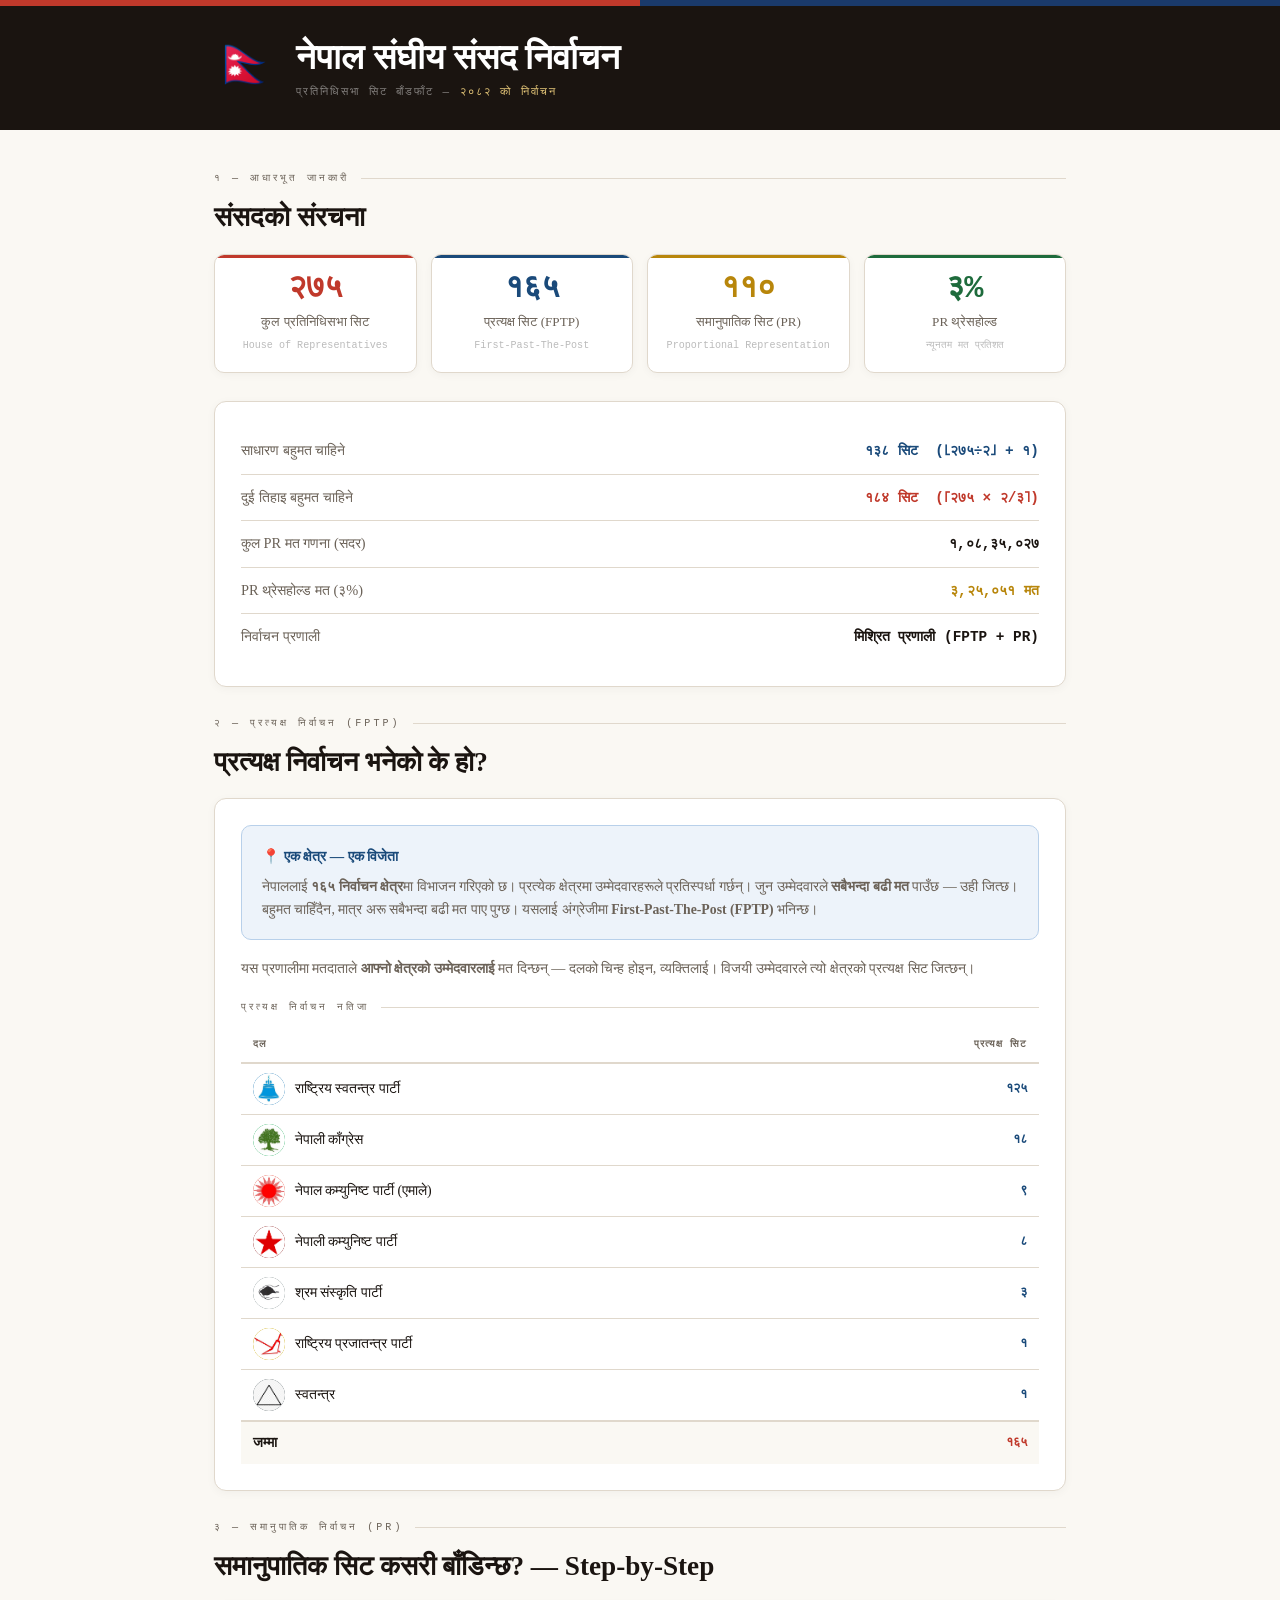
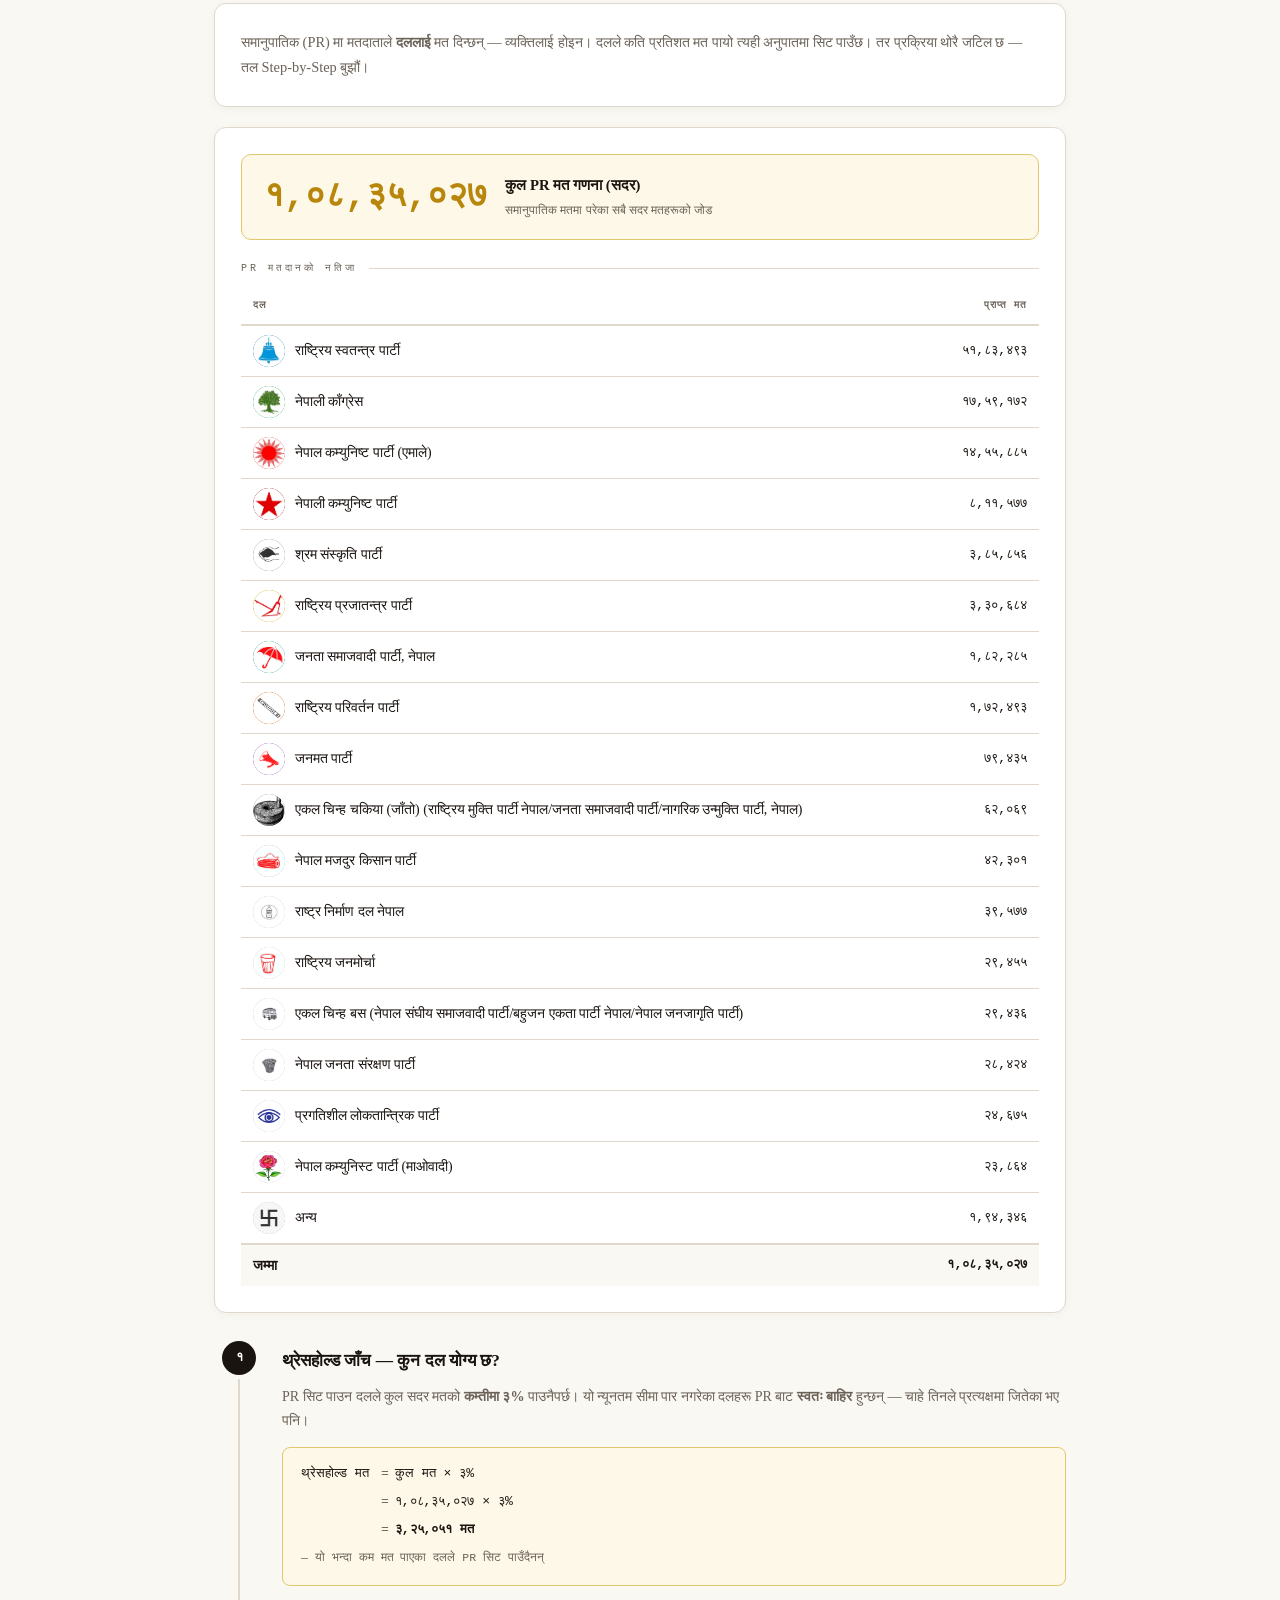
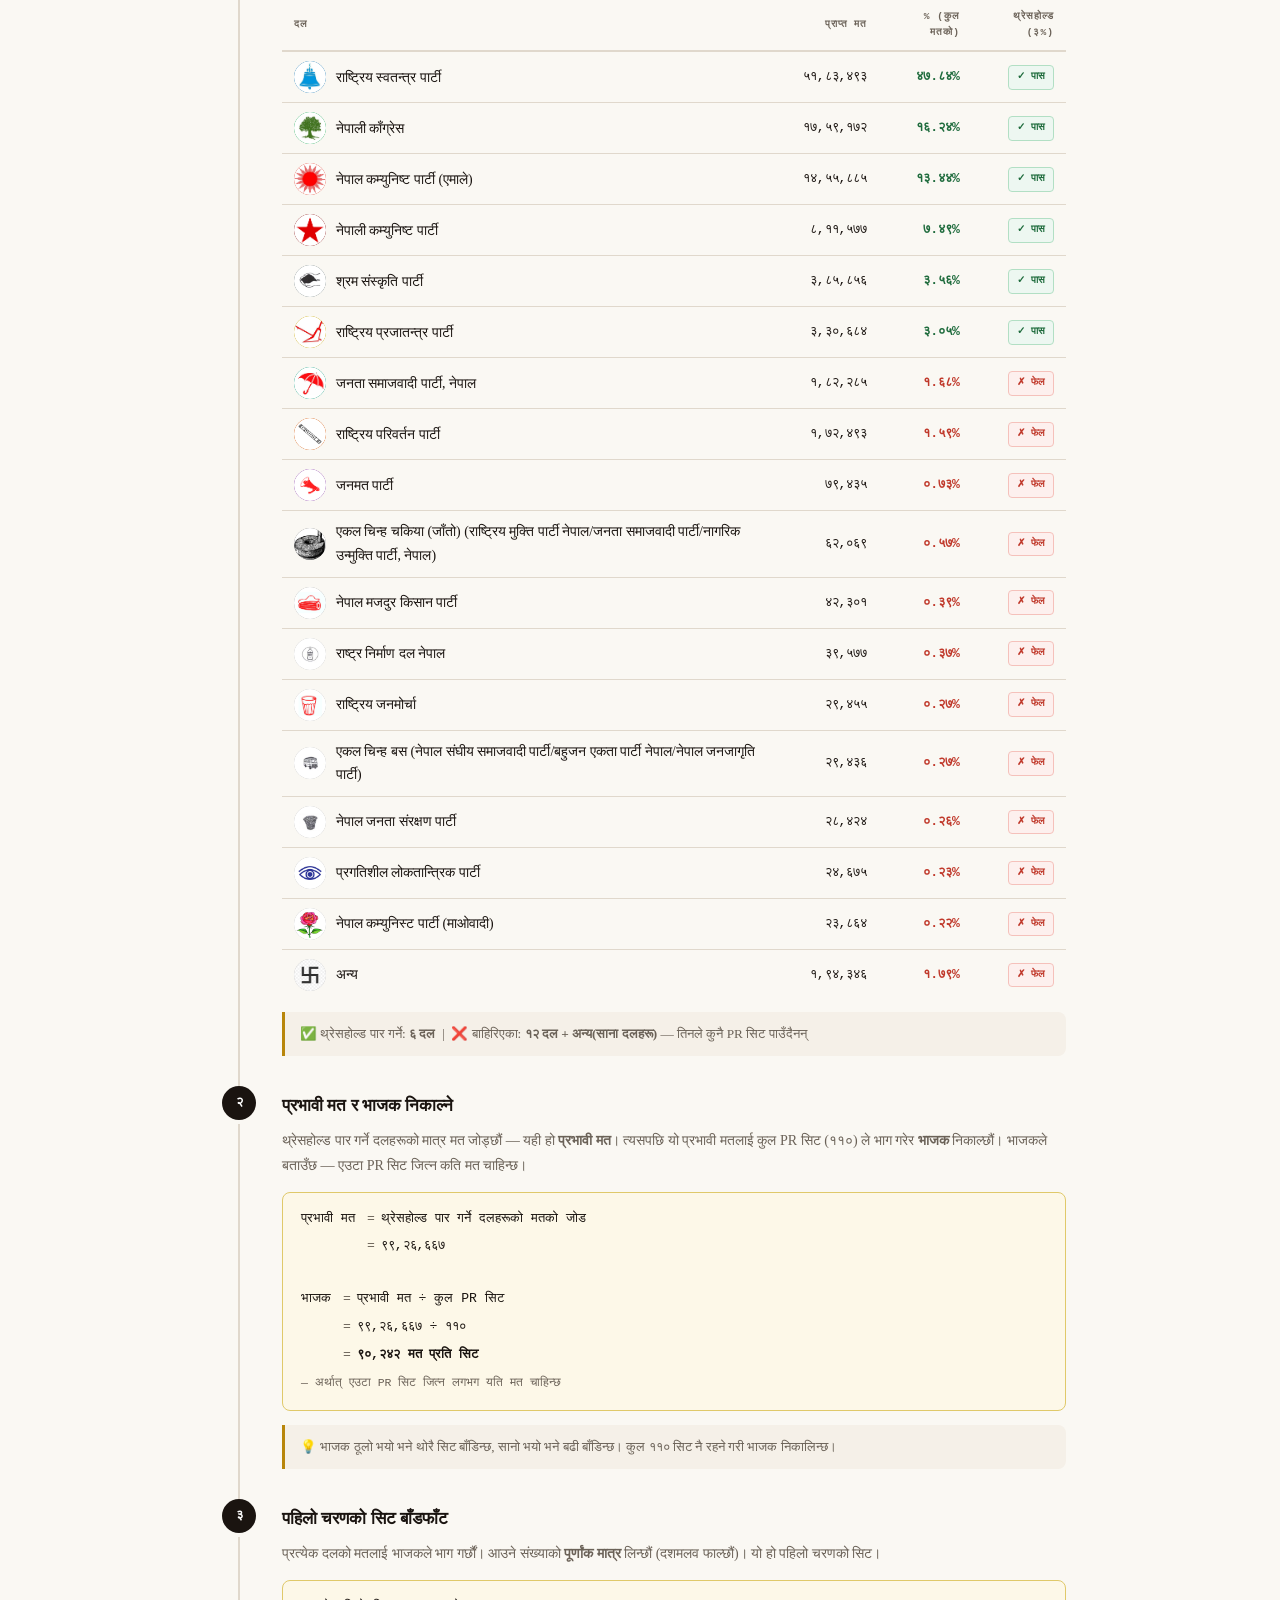
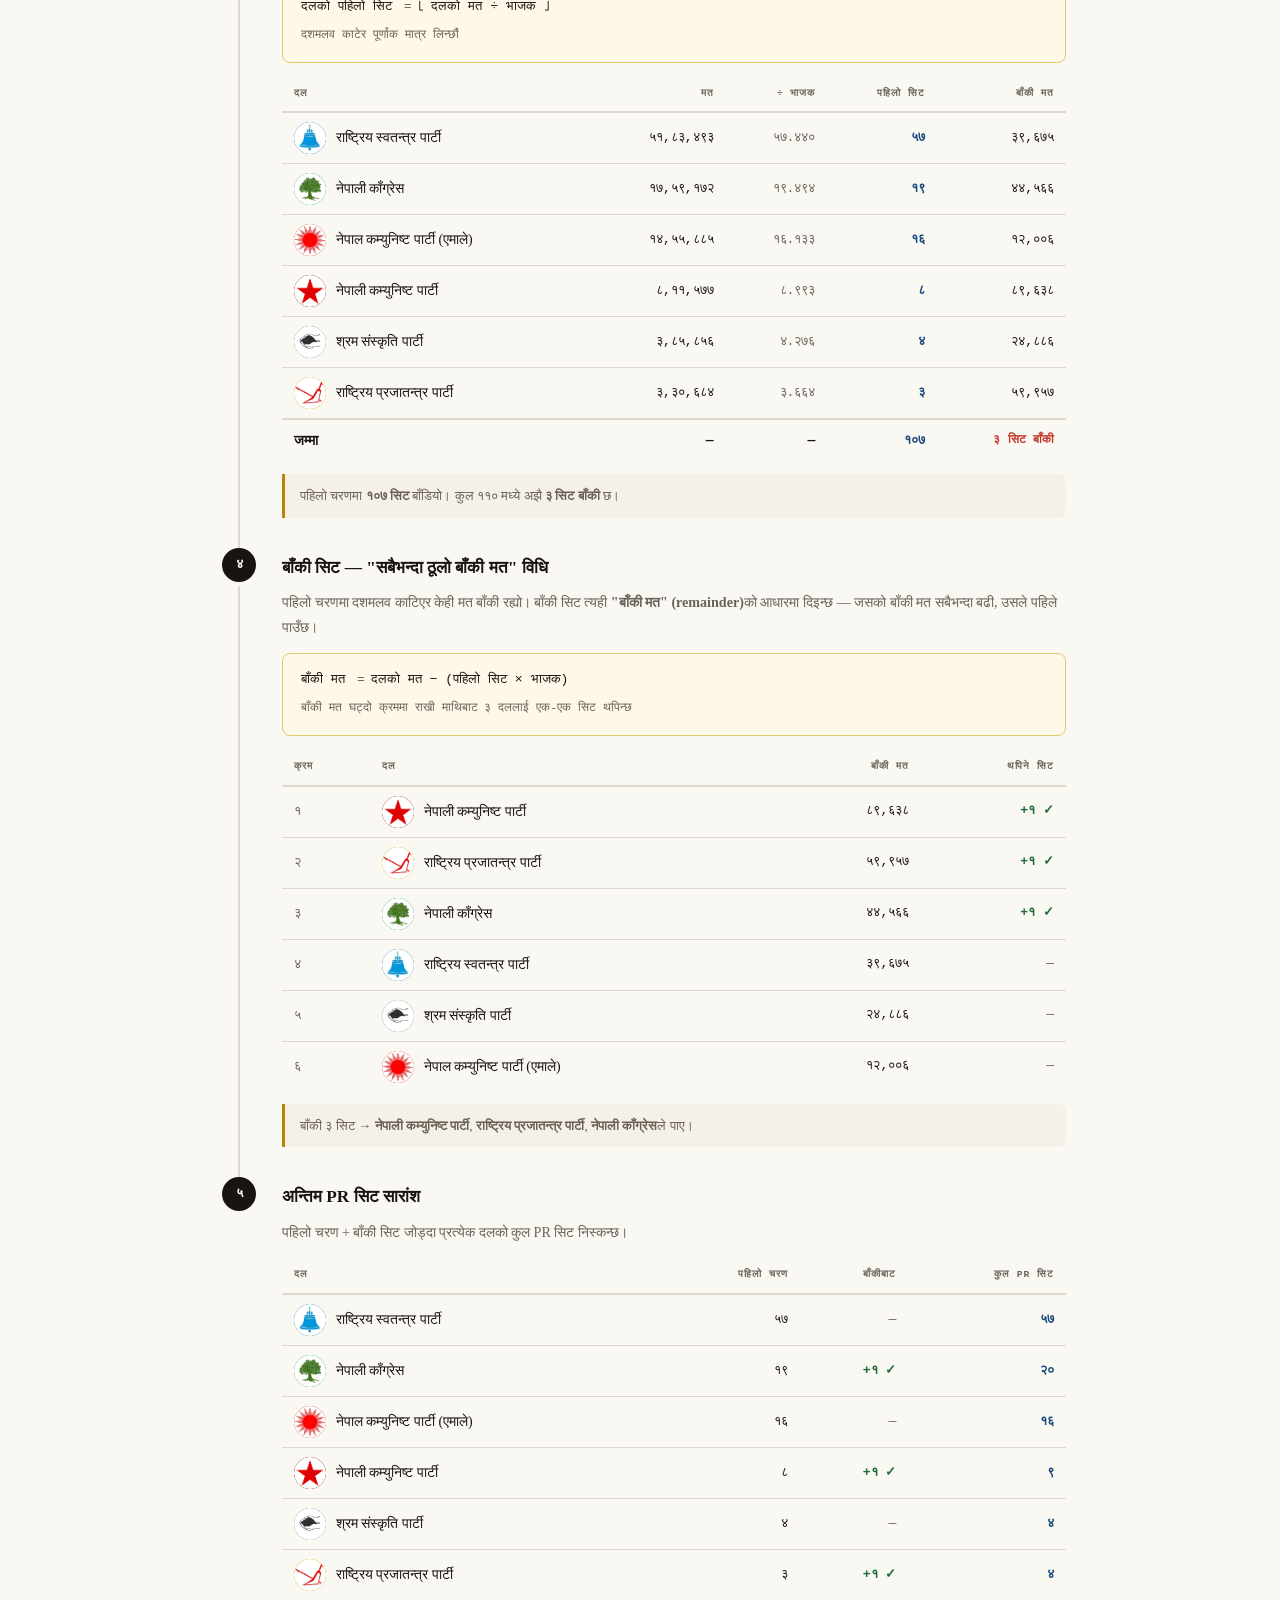
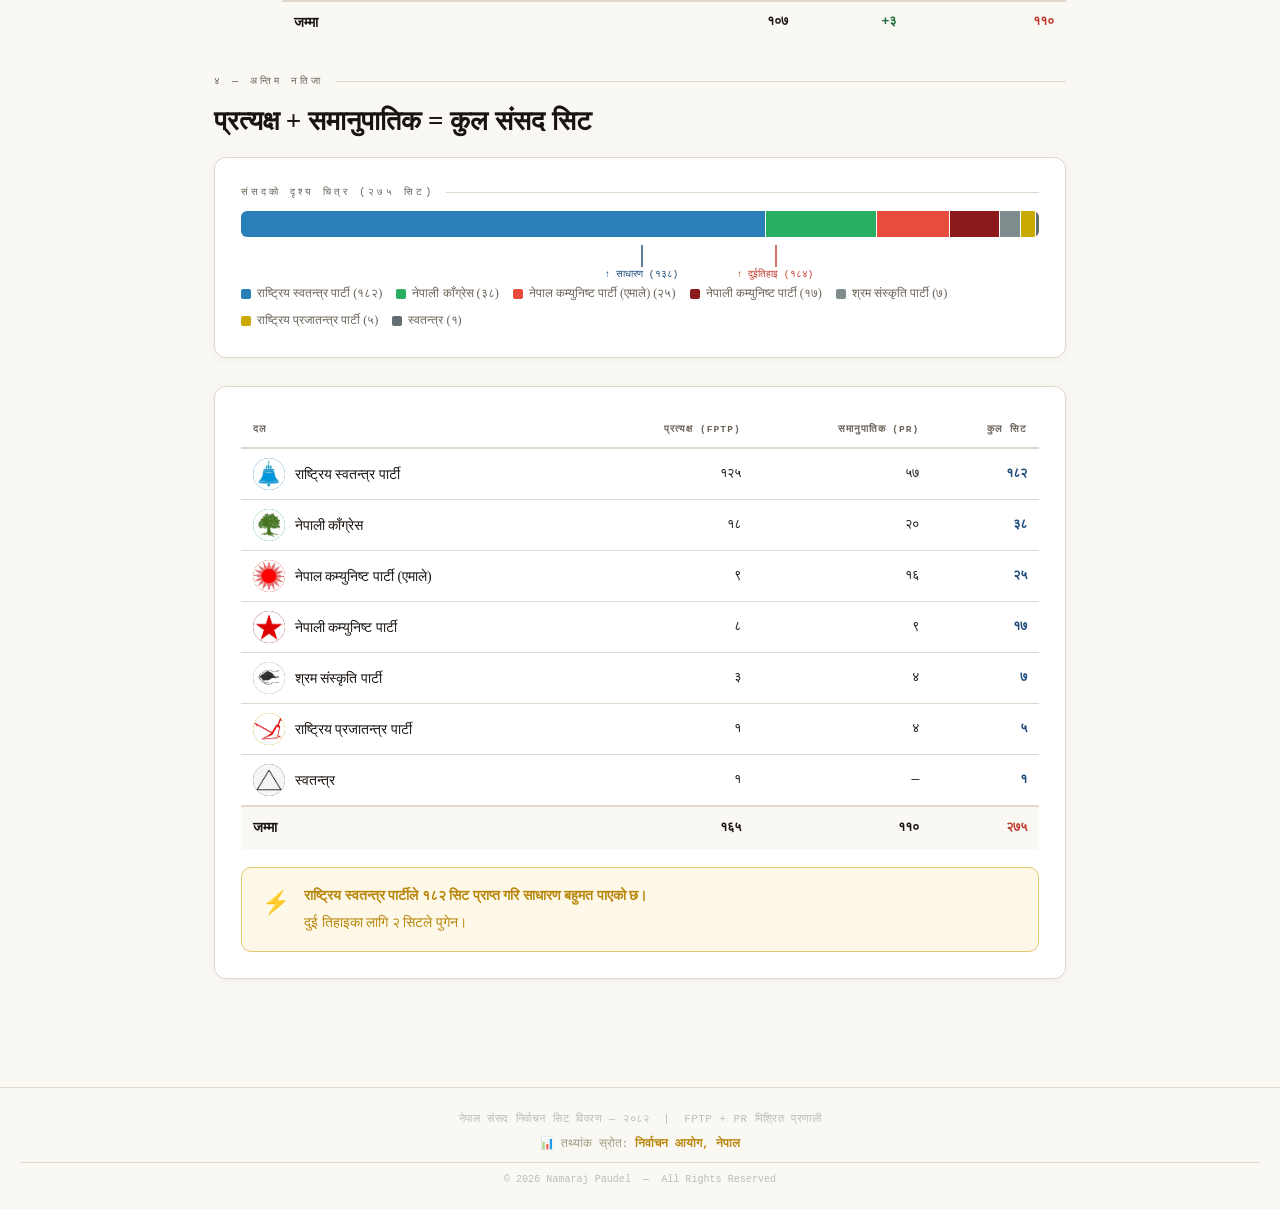
==== commit 1ecd874a: "updated" ====
--- a/index.html
+++ b/index.html
@@ -43,7 +43,6 @@
           व्यक्तिलाई होइन। दलले कति प्रतिशत मत पायो त्यही अनुपातमा सिट पाउँछ। तर
           प्रक्रिया थोरै जटिल छ — तल Step-by-Step बुझौं।
         </p>
-        \
       </div>
       <div class="block" id="pr-votes-block"></div>
       <div class="steps-wrap" id="pr-steps"></div>
